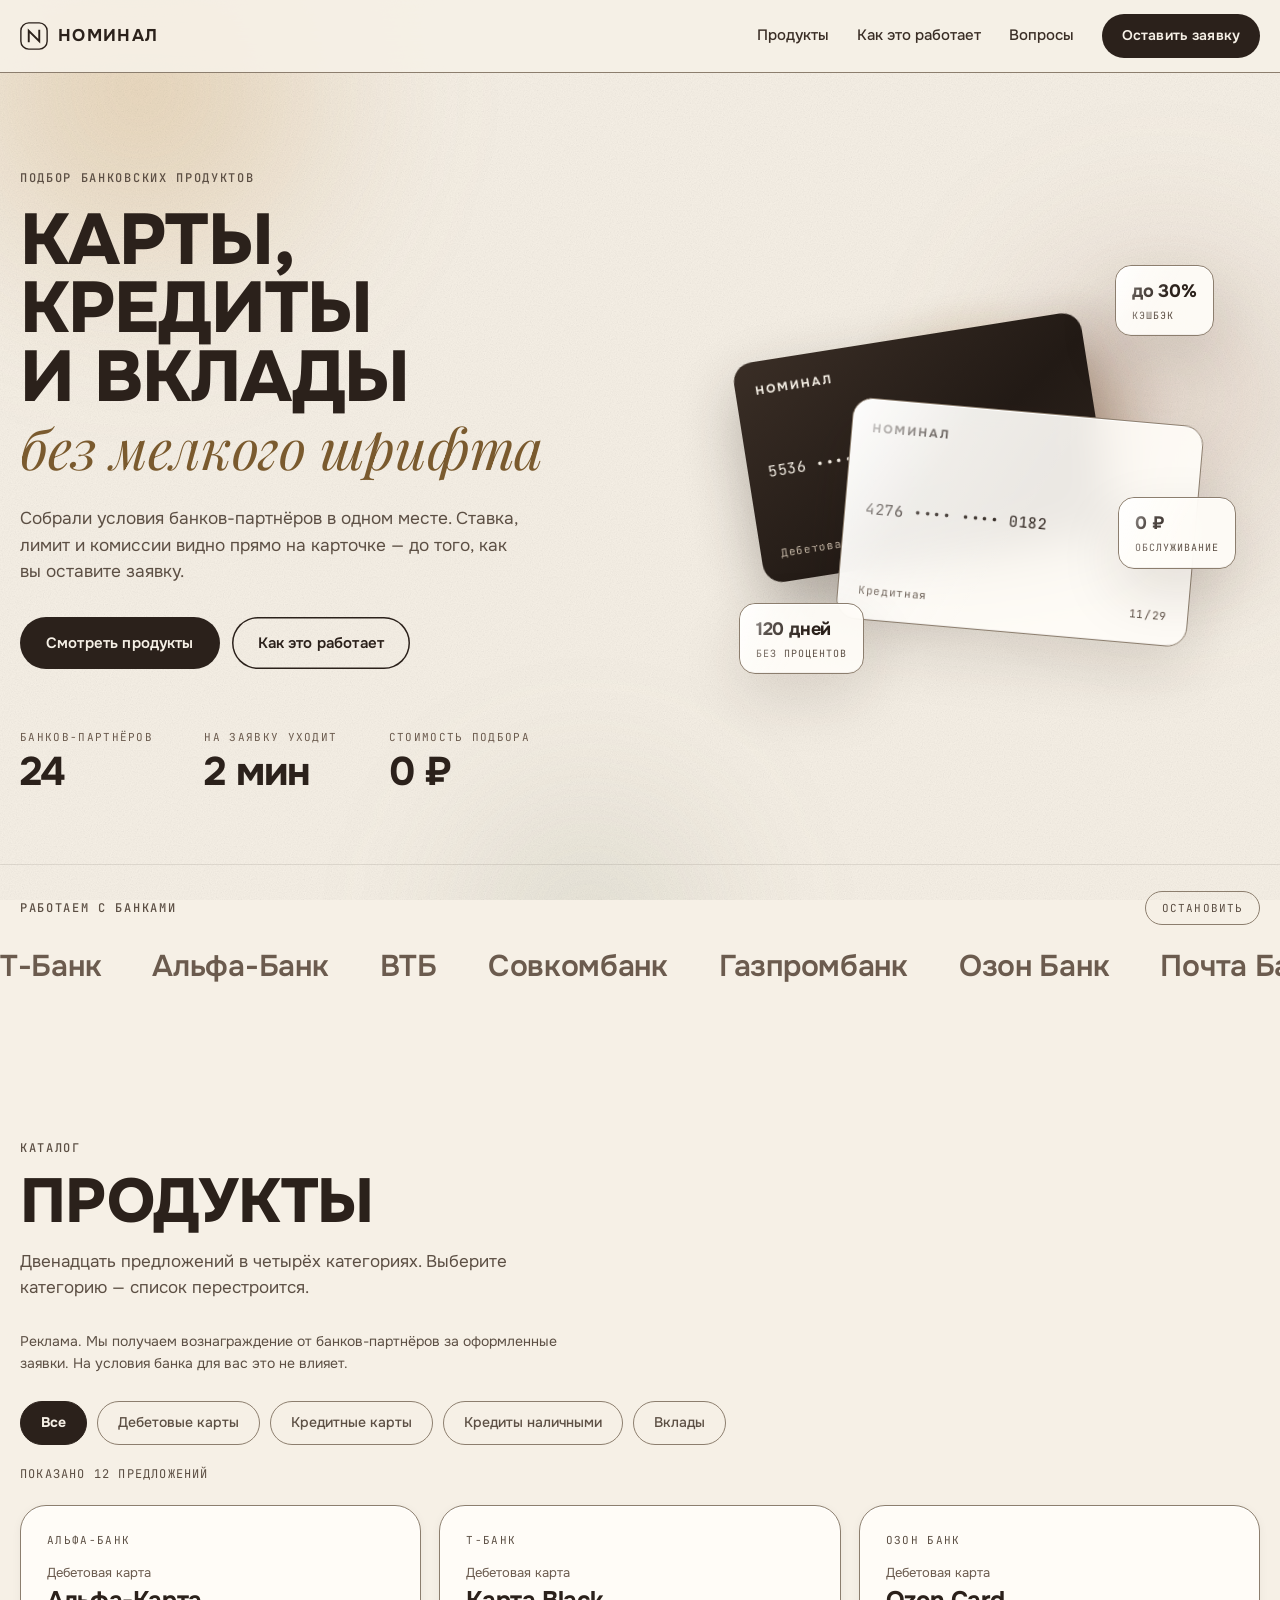
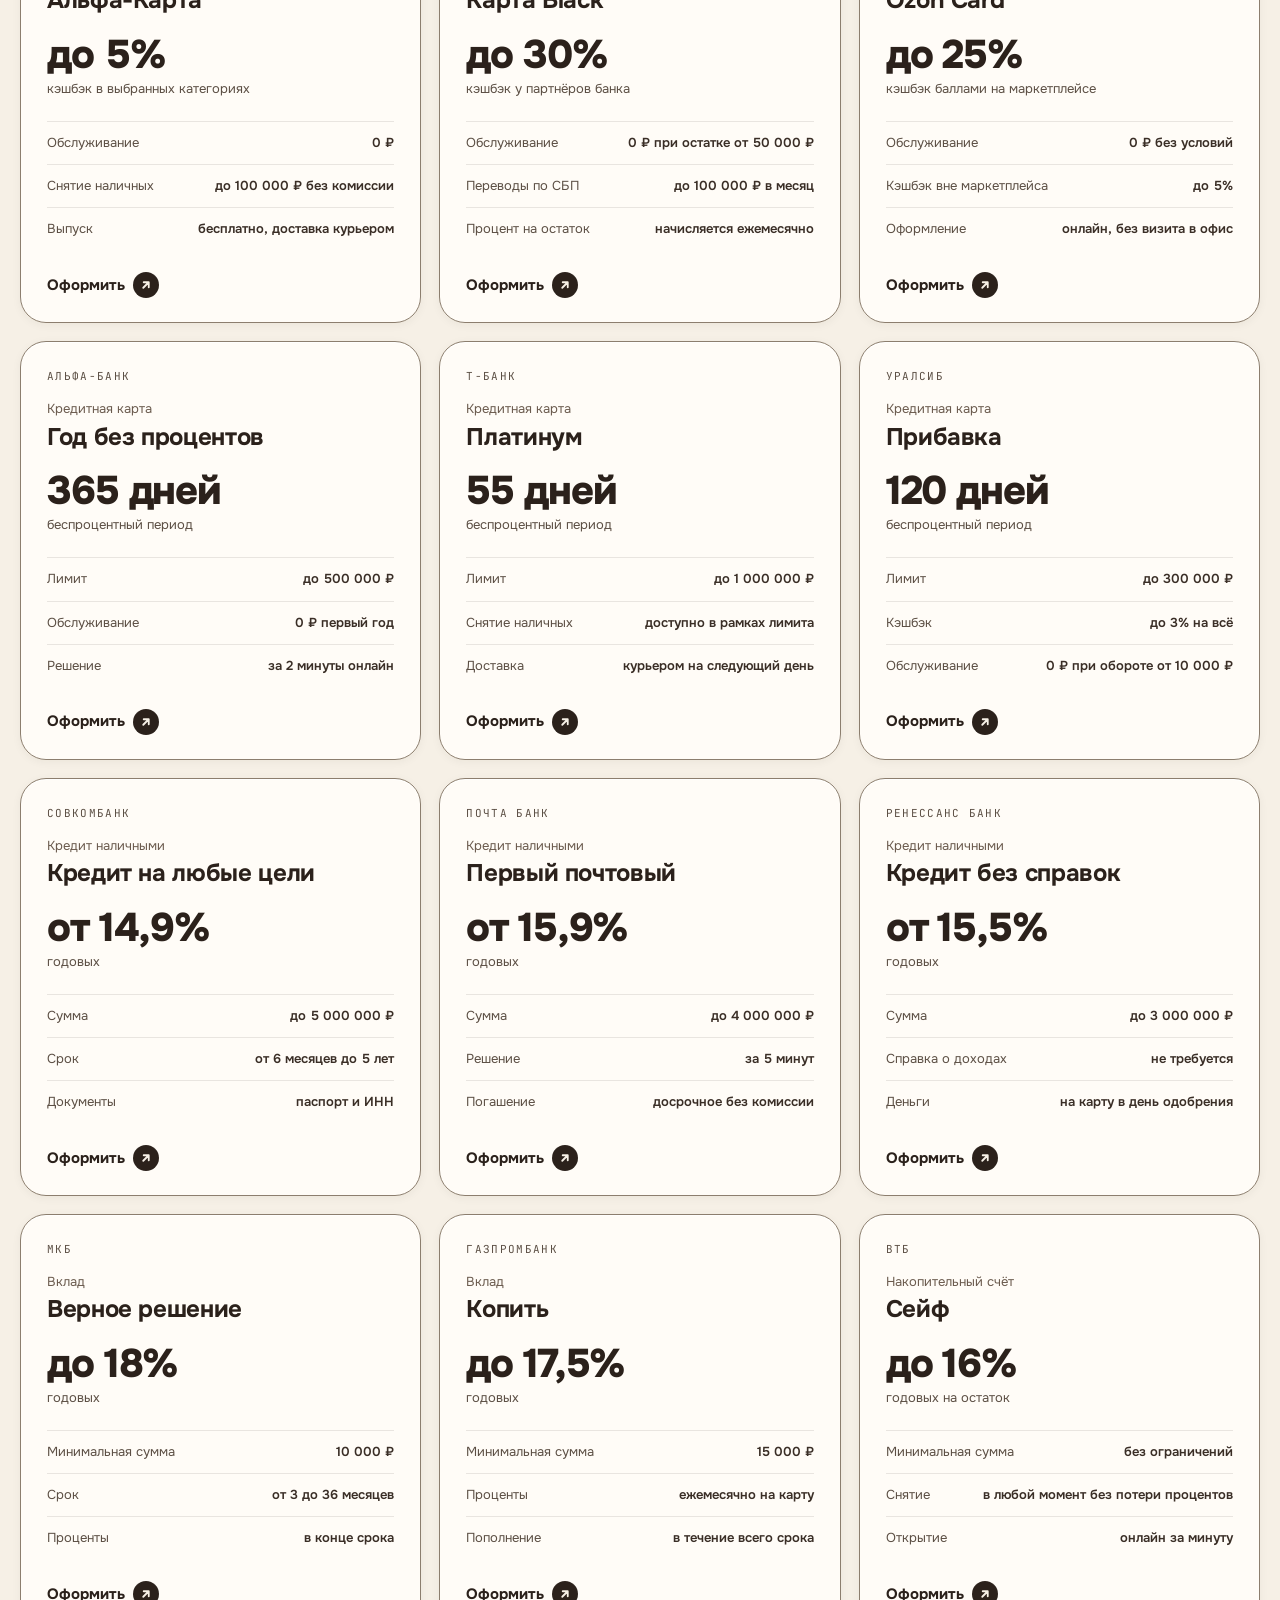
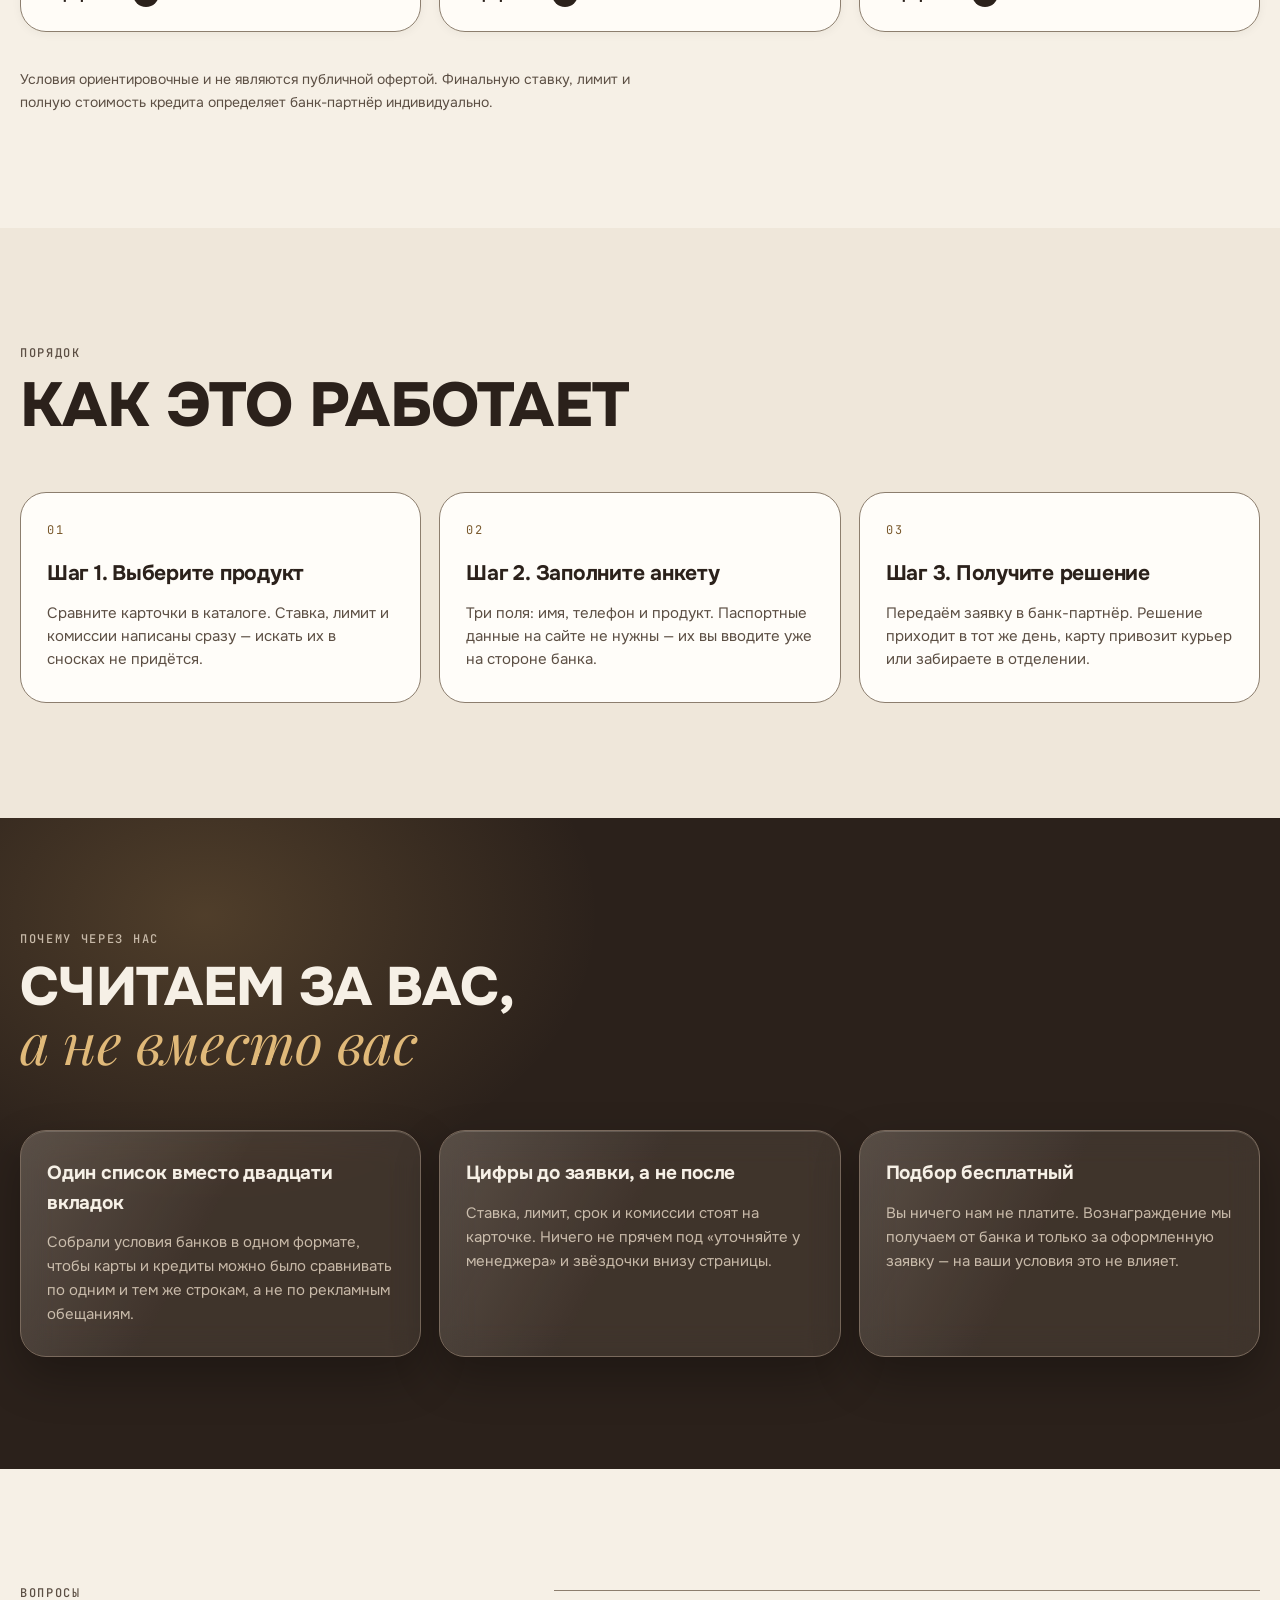
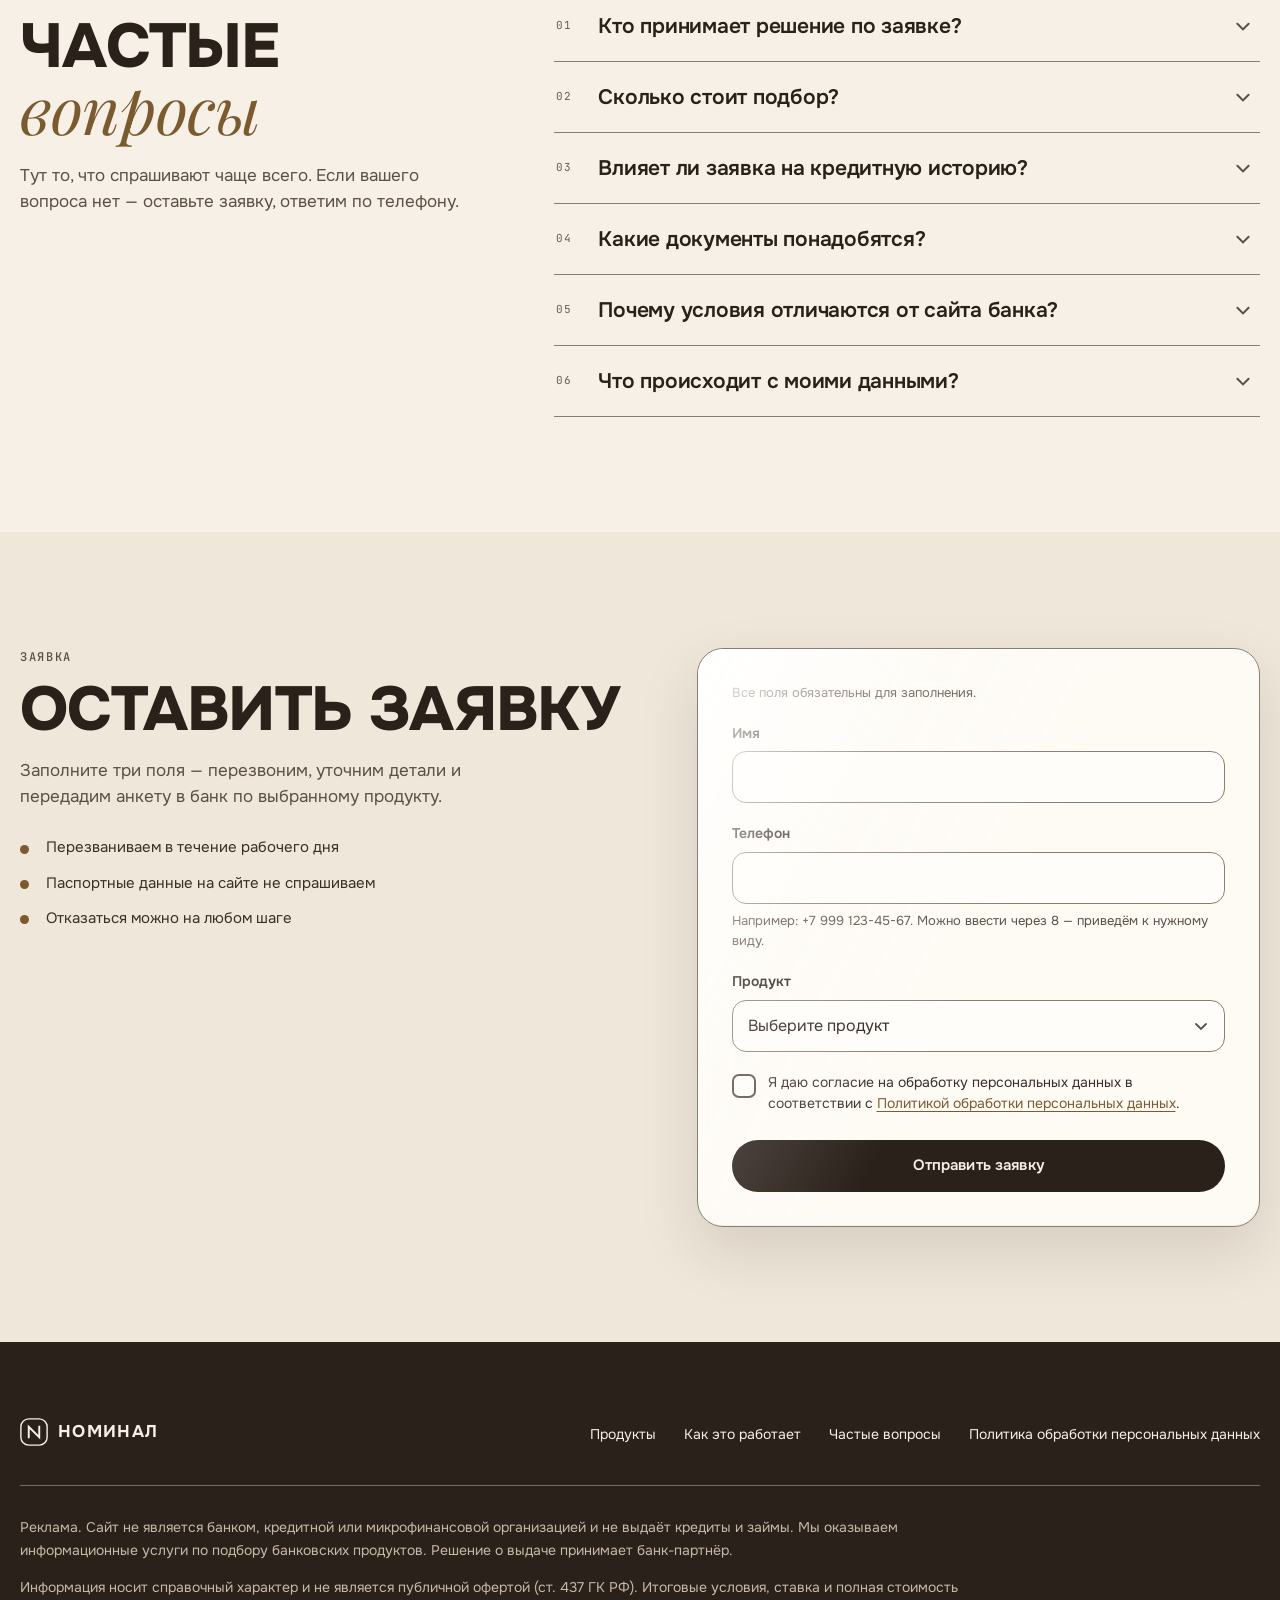
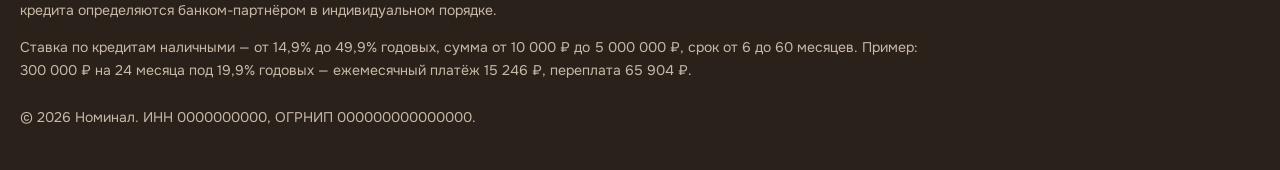
==== index.html @ 2986b2cc "Оживил визуал: тёплый световой фон с зерном, настоящее стекло, курсивная антиква в заголовках - фикс" ====
<!DOCTYPE html>
<html lang="ru">
<head>
<meta charset="utf-8">
<meta name="viewport" content="width=device-width, initial-scale=1, viewport-fit=cover">
<title>Карты, кредиты и вклады — подбор банковских продуктов | НОМИНАЛ</title>
<meta name="description" content="Подбор банковских продуктов: дебетовые и кредитные карты, кредиты наличными и вклады банков-партнёров. Ставка, лимит и комиссии видно сразу — до заявки.">
<meta name="theme-color" content="#F6F0E6">
<meta property="og:type" content="website">
<meta property="og:title" content="НОМИНАЛ — карты, кредиты и вклады без мелкого шрифта">
<meta property="og:description" content="Условия банков-партнёров в одном месте. Ставка, лимит и комиссии — на карточке, до того как вы оставите заявку.">
<link rel="icon" href="favicon.svg" type="image/svg+xml">
<link rel="preconnect" href="https://fonts.googleapis.com">
<link rel="preconnect" href="https://fonts.gstatic.com" crossorigin>
<link href="https://fonts.googleapis.com/css2?family=Onest:wght@400;500;600;700;800&family=JetBrains+Mono:wght@400;500&family=Playfair+Display:ital,wght@1,400;1,500&display=swap" rel="stylesheet">
<link rel="stylesheet" href="css/style.css">
<script>document.documentElement.classList.add('js');</script>
</head>
<body>

<!-- живой фон: тёплые световые пятна + зерно. Чисто декоративный слой. -->
<div class="ambient" aria-hidden="true">
  <span class="ambient__b ambient__b--1"></span>
  <span class="ambient__b ambient__b--2"></span>
  <span class="ambient__b ambient__b--3"></span>
</div>
<div class="grain" aria-hidden="true"></div>

<a class="skip-link" href="#main">Перейти к основному содержанию</a>

<header class="hdr" id="top" tabindex="-1">
  <div class="hdr__in shell">
    <a class="brand" href="#top">
      <svg class="brand__mark" viewBox="0 0 32 32" aria-hidden="true" focusable="false">
        <rect x="1" y="1" width="30" height="30" rx="9" fill="none" stroke="currentColor" stroke-width="1.6"/>
        <path d="M10 22V10l12 12V10" fill="none" stroke="currentColor" stroke-width="2.2" stroke-linecap="square"/>
      </svg>
      <span class="brand__word">Номинал</span>
    </a>

    <nav class="nav" aria-label="Разделы сайта">
      <ul class="nav__list">
        <li><a href="#products">Продукты</a></li>
        <li><a href="#how">Как это работает</a></li>
        <li><a href="#faq">Вопросы</a></li>
      </ul>
    </nav>

    <a class="btn btn--ink hdr__cta" href="#apply">Оставить заявку</a>

    <button class="burger" type="button" aria-label="Меню" aria-expanded="false" aria-controls="m-nav">
      <span class="burger__box" aria-hidden="true"><i></i><i></i></span>
    </button>
  </div>

  <div class="mnav" id="m-nav" inert>
    <ul class="mnav__list">
      <li><a href="#products">Продукты</a></li>
      <li><a href="#how">Как это работает</a></li>
      <li><a href="#faq">Вопросы</a></li>
      <li><a href="#apply">Оставить заявку</a></li>
    </ul>
  </div>
</header>

<main id="main" tabindex="-1">

  <!-- ═══════════════ HERO ═══════════════ -->
  <div class="hero">
    <div class="shell hero__grid">
      <div class="hero__copy">
        <p class="kicker reveal">Подбор банковских продуктов</p>
        <h1 class="display hero__title reveal">Карты, кредиты и вклады<br> <em class="ital">без мелкого шрифта</em></h1>
        <p class="hero__lead reveal">Собрали условия банков-партнёров в одном месте. Ставка, лимит и комиссии
          видно прямо на карточке — до того, как вы оставите заявку.</p>
        <div class="hero__acts reveal">
          <a class="btn btn--ink" href="#products">Смотреть продукты</a>
          <a class="btn btn--ghost" href="#how">Как это работает</a>
        </div>

        <dl class="stats reveal">
          <div class="stats__i"><dt>Банков-партнёров</dt><dd>24</dd></div>
          <div class="stats__i"><dt>На заявку уходит</dt><dd>2&nbsp;мин</dd></div>
          <div class="stats__i"><dt>Стоимость подбора</dt><dd>0&nbsp;₽</dd></div>
        </dl>
      </div>

      <!-- Декоративная сцена: стопка карт. Скрыта от скринридеров. -->
      <div class="hero__art reveal" aria-hidden="true">
        <div class="scene">
          <span class="scene__glow"></span>
          <div class="pcard pcard--back" data-depth="14">
            <span class="pcard__brand">Номинал</span>
            <span class="pcard__num">5536 •••• •••• 4417</span>
            <span class="pcard__foot"><i>Дебетовая</i><i>09/30</i></span>
          </div>
          <div class="pcard pcard--front glass" data-depth="30">
            <span class="pcard__brand">Номинал</span>
            <span class="pcard__num">4276 •••• •••• 0182</span>
            <span class="pcard__foot"><i>Кредитная</i><i>11/29</i></span>
          </div>
          <div class="chip glass chip--a" data-depth="52"><b>до 30%</b><span>кэшбэк</span></div>
          <div class="chip glass chip--b" data-depth="44"><b>120 дней</b><span>без процентов</span></div>
          <div class="chip glass chip--c" data-depth="60"><b>0 ₽</b><span>обслуживание</span></div>
        </div>
      </div>
    </div>
  </div>

  <!-- ═══════════════ ПАРТНЁРЫ ═══════════════ -->
  <div class="strip">
    <div class="shell strip__head">
      <p class="kicker">Работаем с банками</p>
      <button class="strip__pause" type="button" aria-pressed="false">Остановить</button>
    </div>
    <div class="strip__view" id="strip">
      <ul class="strip__row">
        <li>Т-Банк</li><li>Альфа-Банк</li><li>ВТБ</li><li>Совкомбанк</li><li>Газпромбанк</li>
        <li>Озон Банк</li><li>Почта Банк</li><li>Ренессанс</li><li>МТС Банк</li><li>Уралсиб</li>
        <li>МКБ</li><li>Хоум Банк</li>
      </ul>
      <ul class="strip__row" aria-hidden="true" inert>
        <li>Т-Банк</li><li>Альфа-Банк</li><li>ВТБ</li><li>Совкомбанк</li><li>Газпромбанк</li>
        <li>Озон Банк</li><li>Почта Банк</li><li>Ренессанс</li><li>МТС Банк</li><li>Уралсиб</li>
        <li>МКБ</li><li>Хоум Банк</li>
      </ul>
    </div>
  </div>

  <!-- ═══════════════ ПРОДУКТЫ ═══════════════ -->
  <section class="sec" id="products" tabindex="-1" aria-labelledby="products-t">
    <div class="shell">
      <div class="sec__head reveal">
        <p class="kicker">Каталог</p>
        <h2 class="display sec__title" id="products-t">Продукты</h2>
        <p class="sec__lead">Двенадцать предложений в четырёх категориях. Выберите категорию — список перестроится.</p>
      </div>

      <p class="ad-note reveal">Реклама. Мы получаем вознаграждение от банков-партнёров за оформленные заявки.
        На условия банка для вас это не влияет.</p>

      <div class="filters reveal" role="group" aria-label="Фильтр по типу продукта">
        <button class="chipbtn" type="button" data-filter="all" aria-pressed="true">Все</button>
        <button class="chipbtn" type="button" data-filter="debit" aria-pressed="false">Дебетовые карты</button>
        <button class="chipbtn" type="button" data-filter="credit" aria-pressed="false">Кредитные карты</button>
        <button class="chipbtn" type="button" data-filter="loan" aria-pressed="false">Кредиты наличными</button>
        <button class="chipbtn" type="button" data-filter="deposit" aria-pressed="false">Вклады</button>
      </div>

      <p class="fstatus" id="fstatus" role="status" aria-live="polite" aria-atomic="true">Показано 12 предложений</p>

      <!--
        ╔══════════════════════════════════════════════════════════════════╗
        ║  СЮДА ВСТАВЛЯТЬ СВОИ ПАРТНЁРСКИЕ ССЫЛКИ                          ║
        ║  В каждой карточке — атрибут href у ссылки «Оформить».            ║
        ║  Сейчас там href="#apply" (ведёт на форму заявки).                 ║
        ║  Меняете на https://ссылка-партнёрки/... и добавляете              ║
        ║  target="_blank" rel="noopener sponsored nofollow".                ║
        ║  Цифры (ставки, лимиты, кэшбэк) — ориентировочные, поставьте свои. ║
        ╚══════════════════════════════════════════════════════════════════╝
      -->
      <ul class="cards" id="cards" role="list">

        <!-- ДЕБЕТОВЫЕ -->
        <li class="card reveal" data-cat="debit">
          <p class="card__bank">Альфа-Банк</p>
          <p class="card__tag">Дебетовая карта</p>
          <h3 class="card__title" id="p1-t">Альфа-Карта</h3>
          <p class="card__hero"><b>до 5%</b><span>кэшбэк в выбранных категориях</span></p>
          <dl class="card__spec">
            <div><dt>Обслуживание</dt><dd>0 ₽</dd></div>
            <div><dt>Снятие наличных</dt><dd>до 100 000 ₽ без комиссии</dd></div>
            <div><dt>Выпуск</dt><dd>бесплатно, доставка курьером</dd></div>
          </dl>
          <a class="card__cta" id="p1-c" href="#apply" aria-labelledby="p1-c p1-t">Оформить</a>
        </li>

        <li class="card reveal" data-cat="debit">
          <p class="card__bank">Т-Банк</p>
          <p class="card__tag">Дебетовая карта</p>
          <h3 class="card__title" id="p2-t">Карта Black</h3>
          <p class="card__hero"><b>до 30%</b><span>кэшбэк у партнёров банка</span></p>
          <dl class="card__spec">
            <div><dt>Обслуживание</dt><dd>0 ₽ при остатке от 50 000 ₽</dd></div>
            <div><dt>Переводы по СБП</dt><dd>до 100 000 ₽ в месяц</dd></div>
            <div><dt>Процент на остаток</dt><dd>начисляется ежемесячно</dd></div>
          </dl>
          <a class="card__cta" id="p2-c" href="#apply" aria-labelledby="p2-c p2-t">Оформить</a>
        </li>

        <li class="card reveal" data-cat="debit">
          <p class="card__bank">Озон Банк</p>
          <p class="card__tag">Дебетовая карта</p>
          <h3 class="card__title" id="p3-t">Ozon Card</h3>
          <p class="card__hero"><b>до 25%</b><span>кэшбэк баллами на маркетплейсе</span></p>
          <dl class="card__spec">
            <div><dt>Обслуживание</dt><dd>0 ₽ без условий</dd></div>
            <div><dt>Кэшбэк вне маркетплейса</dt><dd>до 5%</dd></div>
            <div><dt>Оформление</dt><dd>онлайн, без визита в офис</dd></div>
          </dl>
          <a class="card__cta" id="p3-c" href="#apply" aria-labelledby="p3-c p3-t">Оформить</a>
        </li>

        <!-- КРЕДИТНЫЕ -->
        <li class="card reveal" data-cat="credit">
          <p class="card__bank">Альфа-Банк</p>
          <p class="card__tag">Кредитная карта</p>
          <h3 class="card__title" id="p4-t">Год без процентов</h3>
          <p class="card__hero"><b>365 дней</b><span>беспроцентный период</span></p>
          <dl class="card__spec">
            <div><dt>Лимит</dt><dd>до 500 000 ₽</dd></div>
            <div><dt>Обслуживание</dt><dd>0 ₽ первый год</dd></div>
            <div><dt>Решение</dt><dd>за 2 минуты онлайн</dd></div>
          </dl>
          <a class="card__cta" id="p4-c" href="#apply" aria-labelledby="p4-c p4-t">Оформить</a>
        </li>

        <li class="card reveal" data-cat="credit">
          <p class="card__bank">Т-Банк</p>
          <p class="card__tag">Кредитная карта</p>
          <h3 class="card__title" id="p5-t">Платинум</h3>
          <p class="card__hero"><b>55 дней</b><span>беспроцентный период</span></p>
          <dl class="card__spec">
            <div><dt>Лимит</dt><dd>до 1 000 000 ₽</dd></div>
            <div><dt>Снятие наличных</dt><dd>доступно в рамках лимита</dd></div>
            <div><dt>Доставка</dt><dd>курьером на следующий день</dd></div>
          </dl>
          <a class="card__cta" id="p5-c" href="#apply" aria-labelledby="p5-c p5-t">Оформить</a>
        </li>

        <li class="card reveal" data-cat="credit">
          <p class="card__bank">Уралсиб</p>
          <p class="card__tag">Кредитная карта</p>
          <h3 class="card__title" id="p6-t">Прибавка</h3>
          <p class="card__hero"><b>120 дней</b><span>беспроцентный период</span></p>
          <dl class="card__spec">
            <div><dt>Лимит</dt><dd>до 300 000 ₽</dd></div>
            <div><dt>Кэшбэк</dt><dd>до 3% на всё</dd></div>
            <div><dt>Обслуживание</dt><dd>0 ₽ при обороте от 10 000 ₽</dd></div>
          </dl>
          <a class="card__cta" id="p6-c" href="#apply" aria-labelledby="p6-c p6-t">Оформить</a>
        </li>

        <!-- КРЕДИТЫ -->
        <li class="card reveal" data-cat="loan">
          <p class="card__bank">Совкомбанк</p>
          <p class="card__tag">Кредит наличными</p>
          <h3 class="card__title" id="p7-t">Кредит на любые цели</h3>
          <p class="card__hero"><b>от 14,9%</b><span>годовых</span></p>
          <dl class="card__spec">
            <div><dt>Сумма</dt><dd>до 5 000 000 ₽</dd></div>
            <div><dt>Срок</dt><dd>от 6 месяцев до 5 лет</dd></div>
            <div><dt>Документы</dt><dd>паспорт и ИНН</dd></div>
          </dl>
          <a class="card__cta" id="p7-c" href="#apply" aria-labelledby="p7-c p7-t">Оформить</a>
        </li>

        <li class="card reveal" data-cat="loan">
          <p class="card__bank">Почта Банк</p>
          <p class="card__tag">Кредит наличными</p>
          <h3 class="card__title" id="p8-t">Первый почтовый</h3>
          <p class="card__hero"><b>от 15,9%</b><span>годовых</span></p>
          <dl class="card__spec">
            <div><dt>Сумма</dt><dd>до 4 000 000 ₽</dd></div>
            <div><dt>Решение</dt><dd>за 5 минут</dd></div>
            <div><dt>Погашение</dt><dd>досрочное без комиссии</dd></div>
          </dl>
          <a class="card__cta" id="p8-c" href="#apply" aria-labelledby="p8-c p8-t">Оформить</a>
        </li>

        <li class="card reveal" data-cat="loan">
          <p class="card__bank">Ренессанс Банк</p>
          <p class="card__tag">Кредит наличными</p>
          <h3 class="card__title" id="p9-t">Кредит без справок</h3>
          <p class="card__hero"><b>от 15,5%</b><span>годовых</span></p>
          <dl class="card__spec">
            <div><dt>Сумма</dt><dd>до 3 000 000 ₽</dd></div>
            <div><dt>Справка о доходах</dt><dd>не требуется</dd></div>
            <div><dt>Деньги</dt><dd>на карту в день одобрения</dd></div>
          </dl>
          <a class="card__cta" id="p9-c" href="#apply" aria-labelledby="p9-c p9-t">Оформить</a>
        </li>

        <!-- ВКЛАДЫ -->
        <li class="card reveal" data-cat="deposit">
          <p class="card__bank">МКБ</p>
          <p class="card__tag">Вклад</p>
          <h3 class="card__title" id="p10-t">Верное решение</h3>
          <p class="card__hero"><b>до 18%</b><span>годовых</span></p>
          <dl class="card__spec">
            <div><dt>Минимальная сумма</dt><dd>10 000 ₽</dd></div>
            <div><dt>Срок</dt><dd>от 3 до 36 месяцев</dd></div>
            <div><dt>Проценты</dt><dd>в конце срока</dd></div>
          </dl>
          <a class="card__cta" id="p10-c" href="#apply" aria-labelledby="p10-c p10-t">Оформить</a>
        </li>

        <li class="card reveal" data-cat="deposit">
          <p class="card__bank">Газпромбанк</p>
          <p class="card__tag">Вклад</p>
          <h3 class="card__title" id="p11-t">Копить</h3>
          <p class="card__hero"><b>до 17,5%</b><span>годовых</span></p>
          <dl class="card__spec">
            <div><dt>Минимальная сумма</dt><dd>15 000 ₽</dd></div>
            <div><dt>Проценты</dt><dd>ежемесячно на карту</dd></div>
            <div><dt>Пополнение</dt><dd>в течение всего срока</dd></div>
          </dl>
          <a class="card__cta" id="p11-c" href="#apply" aria-labelledby="p11-c p11-t">Оформить</a>
        </li>

        <li class="card reveal" data-cat="deposit">
          <p class="card__bank">ВТБ</p>
          <p class="card__tag">Накопительный счёт</p>
          <h3 class="card__title" id="p12-t">Сейф</h3>
          <p class="card__hero"><b>до 16%</b><span>годовых на остаток</span></p>
          <dl class="card__spec">
            <div><dt>Минимальная сумма</dt><dd>без ограничений</dd></div>
            <div><dt>Снятие</dt><dd>в любой момент без потери процентов</dd></div>
            <div><dt>Открытие</dt><dd>онлайн за минуту</dd></div>
          </dl>
          <a class="card__cta" id="p12-c" href="#apply" aria-labelledby="p12-c p12-t">Оформить</a>
        </li>
      </ul>

      <p class="cards__empty" id="cards-empty" hidden>В этой категории пока нет предложений.
        Выберите другую или посмотрите все.</p>

      <p class="fineprint reveal">Условия ориентировочные и не являются публичной офертой. Финальную ставку,
        лимит и полную стоимость кредита определяет банк-партнёр индивидуально.</p>
    </div>
  </section>

  <!-- ═══════════════ КАК ЭТО РАБОТАЕТ ═══════════════ -->
  <section class="sec sec--sand" id="how" tabindex="-1">
    <div class="shell">
      <div class="sec__head reveal">
        <p class="kicker">Порядок</p>
        <h2 class="display sec__title">Как это работает</h2>
      </div>

      <ol class="steps">
        <li class="step reveal">
          <p class="step__n">01</p>
          <h3 class="step__t">Шаг 1. Выберите продукт</h3>
          <p class="step__d">Сравните карточки в каталоге. Ставка, лимит и комиссии написаны сразу —
            искать их в сносках не придётся.</p>
        </li>
        <li class="step reveal">
          <p class="step__n">02</p>
          <h3 class="step__t">Шаг 2. Заполните анкету</h3>
          <p class="step__d">Три поля: имя, телефон и продукт. Паспортные данные на сайте не нужны —
            их вы вводите уже на стороне банка.</p>
        </li>
        <li class="step reveal">
          <p class="step__n">03</p>
          <h3 class="step__t">Шаг 3. Получите решение</h3>
          <p class="step__d">Передаём заявку в банк-партнёр. Решение приходит в тот же день,
            карту привозит курьер или забираете в отделении.</p>
        </li>
      </ol>
    </div>
  </section>

  <!-- ═══════════════ ТЁМНАЯ ПОЛОСА ═══════════════ -->
  <section class="band">
    <span class="band__spot" aria-hidden="true"></span>
    <div class="shell">
      <div class="band__head reveal">
        <p class="kicker kicker--on">Почему через нас</p>
        <h2 class="display band__title" id="band-t">Считаем за вас, <em class="ital">а не вместо вас</em></h2>
      </div>
      <ul class="tiles" role="list">
        <li class="tile glass-d reveal">
          <h3>Один список вместо двадцати вкладок</h3>
          <p>Собрали условия банков в одном формате, чтобы карты и кредиты можно было сравнивать
            по одним и тем же строкам, а не по рекламным обещаниям.</p>
        </li>
        <li class="tile glass-d reveal">
          <h3>Цифры до заявки, а не после</h3>
          <p>Ставка, лимит, срок и комиссии стоят на карточке. Ничего не прячем под «уточняйте
            у менеджера» и звёздочки внизу страницы.</p>
        </li>
        <li class="tile glass-d reveal">
          <h3>Подбор бесплатный</h3>
          <p>Вы ничего нам не платите. Вознаграждение мы получаем от банка и только за оформленную
            заявку — на ваши условия это не влияет.</p>
        </li>
      </ul>
    </div>
  </section>

  <!-- ═══════════════ FAQ ═══════════════ -->
  <section class="sec" id="faq" tabindex="-1" aria-labelledby="faq-t">
    <div class="shell faq-grid">
      <div class="sec__head reveal faq-aside">
        <p class="kicker">Вопросы</p>
        <h2 class="display sec__title" id="faq-t">Частые <em class="ital">вопросы</em></h2>
        <p class="sec__lead">Тут то, что спрашивают чаще всего. Если вашего вопроса нет —
          оставьте заявку, ответим по телефону.</p>
      </div>

      <div class="faq">
        <div class="faq__i reveal">
          <h3 class="faq__h"><button class="faq__b" type="button" id="q1b" aria-expanded="false" aria-controls="q1p">
            <span>Кто принимает решение по заявке?</span>
            <svg class="faq__chev" viewBox="0 0 16 16" aria-hidden="true" focusable="false"><path d="M3 6l5 5 5-5" fill="none" stroke="currentColor" stroke-width="1.8" stroke-linecap="round"/></svg>
          </button></h3>
          <div class="faq__p" id="q1p" hidden><div class="faq__in">
            <p>Только банк. Мы передаём анкету и не влияем на итоговую ставку, лимит и одобрение.
              Если банк отказал, можно отправить заявку в другой из списка.</p>
          </div></div>
        </div>

        <div class="faq__i reveal">
          <h3 class="faq__h"><button class="faq__b" type="button" id="q2b" aria-expanded="false" aria-controls="q2p">
            <span>Сколько стоит подбор?</span>
            <svg class="faq__chev" viewBox="0 0 16 16" aria-hidden="true" focusable="false"><path d="M3 6l5 5 5-5" fill="none" stroke="currentColor" stroke-width="1.8" stroke-linecap="round"/></svg>
          </button></h3>
          <div class="faq__p" id="q2p" hidden><div class="faq__in">
            <p>Для вас — нисколько. Мы работаем по партнёрским программам банков и получаем
              вознаграждение от них за оформленную заявку. Комиссию с клиента мы не берём никогда.</p>
          </div></div>
        </div>

        <div class="faq__i reveal">
          <h3 class="faq__h"><button class="faq__b" type="button" id="q3b" aria-expanded="false" aria-controls="q3p">
            <span>Влияет ли заявка на кредитную историю?</span>
            <svg class="faq__chev" viewBox="0 0 16 16" aria-hidden="true" focusable="false"><path d="M3 6l5 5 5-5" fill="none" stroke="currentColor" stroke-width="1.8" stroke-linecap="round"/></svg>
          </button></h3>
          <div class="faq__p" id="q3p" hidden><div class="faq__in">
            <p>Заполнение анкеты на сайте — нет: мы не делаем запросов в бюро кредитных историй.
              Запрос появляется позже, когда вы подтверждаете заявку уже в банке. Поэтому лучше
              выбрать один-два подходящих продукта, а не отправлять анкету во все подряд.</p>
          </div></div>
        </div>

        <div class="faq__i reveal">
          <h3 class="faq__h"><button class="faq__b" type="button" id="q4b" aria-expanded="false" aria-controls="q4p">
            <span>Какие документы понадобятся?</span>
            <svg class="faq__chev" viewBox="0 0 16 16" aria-hidden="true" focusable="false"><path d="M3 6l5 5 5-5" fill="none" stroke="currentColor" stroke-width="1.8" stroke-linecap="round"/></svg>
          </button></h3>
          <div class="faq__p" id="q4p" hidden><div class="faq__in">
            <p>Для карт и вкладов — паспорт. Для кредита наличными банк может дополнительно
              попросить ИНН или подтверждение дохода, но у части предложений в каталоге
              справка не нужна — это указано в карточке.</p>
          </div></div>
        </div>

        <div class="faq__i reveal">
          <h3 class="faq__h"><button class="faq__b" type="button" id="q5b" aria-expanded="false" aria-controls="q5p">
            <span>Почему условия отличаются от сайта банка?</span>
            <svg class="faq__chev" viewBox="0 0 16 16" aria-hidden="true" focusable="false"><path d="M3 6l5 5 5-5" fill="none" stroke="currentColor" stroke-width="1.8" stroke-linecap="round"/></svg>
          </button></h3>
          <div class="faq__p" id="q5p" hidden><div class="faq__in">
            <p>Банки меняют тарифы чаще, чем обновляются витрины. В карточках указаны базовые
              условия на момент публикации, а финальные вы увидите в договоре. Если заметили
              расхождение — напишите нам, поправим.</p>
          </div></div>
        </div>

        <div class="faq__i reveal">
          <h3 class="faq__h"><button class="faq__b" type="button" id="q6b" aria-expanded="false" aria-controls="q6p">
            <span>Что происходит с моими данными?</span>
            <svg class="faq__chev" viewBox="0 0 16 16" aria-hidden="true" focusable="false"><path d="M3 6l5 5 5-5" fill="none" stroke="currentColor" stroke-width="1.8" stroke-linecap="round"/></svg>
          </button></h3>
          <div class="faq__p" id="q6p" hidden><div class="faq__in">
            <p>Имя и телефон уходят в банк-партнёр, к которому относится выбранный продукт.
              Мы не продаём базу третьим лицам и не подключаем вас к рассылкам.
              Подробности — в <a href="privacy.html">Политике обработки персональных данных</a>.</p>
          </div></div>
        </div>
      </div>
    </div>
  </section>

  <!-- ═══════════════ ЗАЯВКА ═══════════════ -->
  <section class="sec sec--sand" id="apply" tabindex="-1" aria-labelledby="apply-t">
    <div class="shell apply">
      <div class="apply__copy reveal">
        <p class="kicker">Заявка</p>
        <h2 class="display sec__title" id="apply-t">Оставить заявку</h2>
        <p class="apply__lead">Заполните три поля — перезвоним, уточним детали и передадим анкету
          в банк по выбранному продукту.</p>
        <ul class="apply__pts" role="list">
          <li>Перезваниваем в течение рабочего дня</li>
          <li>Паспортные данные на сайте не спрашиваем</li>
          <li>Отказаться можно на любом шаге</li>
        </ul>
      </div>

      <div class="apply__box glass reveal">
        <form class="form" id="lead" novalidate>
          <p class="form__note">Все поля обязательны для заполнения.</p>

          <div class="fld">
            <label for="f-name">Имя</label>
            <input id="f-name" name="name" type="text" autocomplete="name" required aria-describedby="f-name-e">
            <p class="fld__e" id="f-name-e"></p>
          </div>

          <div class="fld">
            <label for="f-phone">Телефон</label>
            <input id="f-phone" name="phone" type="tel" inputmode="tel" autocomplete="tel" required
                   aria-describedby="f-phone-h f-phone-e">
            <p class="fld__h" id="f-phone-h">Например: +7 999 123-45-67. Можно ввести через 8 — приведём к нужному виду.</p>
            <p class="fld__e" id="f-phone-e"></p>
          </div>

          <div class="fld">
            <label for="f-product">Продукт</label>
            <select id="f-product" name="product" required aria-describedby="f-product-e">
              <option value="" disabled selected>Выберите продукт</option>
              <option value="debit">Дебетовая карта</option>
              <option value="credit">Кредитная карта</option>
              <option value="loan">Кредит наличными</option>
              <option value="deposit">Вклад или накопительный счёт</option>
            </select>
            <p class="fld__e" id="f-product-e"></p>
          </div>

          <div class="fld fld--chk">
            <input id="f-consent" name="consent" type="checkbox" required aria-describedby="f-consent-e">
            <label for="f-consent">Я даю согласие на обработку персональных данных в соответствии
              с <a href="privacy.html">Политикой обработки персональных данных</a>.</label>
            <p class="fld__e" id="f-consent-e"></p>
          </div>

          <!-- ловушка для ботов, людям не видна и не доступна -->
          <div class="hp" aria-hidden="true"><label for="f-site">Сайт</label>
            <input id="f-site" name="site" type="text" tabindex="-1" autocomplete="off"></div>

          <button class="btn btn--ink btn--wide" type="submit">Отправить заявку</button>

          <p class="form__st" id="f-status" role="status" aria-live="polite" aria-atomic="true"></p>
          <p class="form__err" id="f-error" role="alert" aria-atomic="true"></p>
        </form>
      </div>
    </div>
  </section>

</main>

<footer class="foot">
  <div class="shell">
    <h2 class="vh">Правовая информация</h2>

    <div class="foot__top">
      <a class="brand brand--foot" href="#top">
        <svg class="brand__mark" viewBox="0 0 32 32" aria-hidden="true" focusable="false">
          <rect x="1" y="1" width="30" height="30" rx="9" fill="none" stroke="currentColor" stroke-width="1.6"/>
          <path d="M10 22V10l12 12V10" fill="none" stroke="currentColor" stroke-width="2.2" stroke-linecap="square"/>
        </svg>
        <span class="brand__word">Номинал</span>
      </a>
      <nav class="foot__nav" aria-label="Дополнительные ссылки">
        <ul>
          <li><a href="#products">Продукты</a></li>
          <li><a href="#how">Как это работает</a></li>
          <li><a href="#faq">Частые вопросы</a></li>
          <li><a href="privacy.html">Политика обработки персональных данных</a></li>
        </ul>
      </nav>
    </div>

    <div class="foot__legal">
      <p>Реклама. Сайт не является банком, кредитной или микрофинансовой организацией и не выдаёт
        кредиты и займы. Мы оказываем информационные услуги по подбору банковских продуктов.
        Решение о выдаче принимает банк-партнёр.</p>
      <p>Информация носит справочный характер и не является публичной офертой (ст. 437 ГК РФ).
        Итоговые условия, ставка и полная стоимость кредита определяются банком-партнёром
        в индивидуальном порядке.</p>
      <p>Ставка по кредитам наличными — от 14,9% до 49,9% годовых, сумма от 10 000 ₽ до 5 000 000 ₽,
        срок от 6 до 60 месяцев. Пример: 300 000 ₽ на 24 месяца под 19,9% годовых — ежемесячный
        платёж 15 246 ₽, переплата 65 904 ₽.</p>
      <!-- Реквизиты и erid поставьте свои перед публикацией -->
      <p class="foot__req">© <span id="yr">2026</span> Номинал. ИНН 0000000000, ОГРНИП 000000000000000.</p>
    </div>
  </div>
</footer>

<script src="js/app.js"></script>
</body>
</html>
---- css/style.css ----
/* ═══════════════════════════════════════════════════════════
   НОМИНАЛ — витрина банковских продуктов
   Палитра: тёплый крем + эспрессо. Контрасты просчитаны по WCAG AA.
   ═══════════════════════════════════════════════════════════ */

:root{
  color-scheme: light;

  /* поверхности */
  --bg:        #F6F0E6;
  --sand:      #EFE7DA;
  --paper:     #FFFDF9;
  --ink:       #2B211B;
  --ink-2:     #241B16;

  /* текст */
  --tx:        #2B211B;   /* 13.87:1 */
  --tx-2:      #3A2E26;   /* 11.59:1 */
  --mut:       #5C4F44;   /*  6.97:1 */
  --mut-2:     #6B5B4E;   /*  5.73:1 */
  --ph:        #7A6A5D;   /*  4.58:1 — пол для placeholder */
  --on-ink:    #F6F0E6;   /* 13.87:1 на эспрессо */
  --on-ink-m:  #C7B9A8;   /*  7.4:1  на эспрессо */

  /* не-текст, 1.4.11 */
  --line:      #8C7E6E;   /* 3.48 на крем / 3.21 на песок */
  --line-d:    #7A6A5D;   /* 3.03 на эспрессо */
  --hair:      rgba(43,33,27,.10);

  /* статусы */
  --err:       #8E2F22;
  --err-edge:  #A33A2A;
  --err-bg:    #FBEAE6;
  --ok:        #2F6B4F;
  --accent:    #7A5A2E;

  --hdr-h: 72px;    /* фактическая высота, подставляется из JS — для scroll-padding */
  --hdr-min: 72px;  /* заданная высота строки шапки — НЕ трогать из JS */
  --r:  18px;
  --r-l: 26px;

  --sans: 'Onest', -apple-system, BlinkMacSystemFont, 'Segoe UI', 'Helvetica Neue', Arial, sans-serif;
  --mono: 'JetBrains Mono', ui-monospace, 'SFMono-Regular', Menlo, Consolas, monospace;
  --serif: 'Playfair Display', 'Times New Roman', Georgia, serif;
}

/* ═══ ЖИВОЙ ФОН ═══
   Тёплые световые пятна + плёночное зерно. Лежат под контентом (z-index &lt; 0),
   поэтому ни на контраст текста, ни на клики не влияют. */
.ambient{
  position: fixed; inset: 0; z-index: -2;
  pointer-events: none; overflow: hidden;
}
.ambient__b{
  position: absolute; display: block; border-radius: 50%;
  filter: blur(70px); will-change: transform;
}
.ambient__b--1{
  width: 58vmax; height: 58vmax; left: -18vmax; top: -22vmax;
  background: radial-gradient(closest-side, rgba(196,146,72,.34), rgba(196,146,72,0) 70%);
  animation: drift-a 34s ease-in-out infinite alternate;
}
.ambient__b--2{
  width: 46vmax; height: 46vmax; right: -14vmax; top: 8vmax;
  background: radial-gradient(closest-side, rgba(150,104,86,.24), rgba(150,104,86,0) 70%);
  animation: drift-b 42s ease-in-out infinite alternate;
}
.ambient__b--3{
  width: 40vmax; height: 40vmax; left: 26vmax; top: 52vmax;
  background: radial-gradient(closest-side, rgba(120,132,104,.18), rgba(120,132,104,0) 70%);
  animation: drift-c 38s ease-in-out infinite alternate;
}
@keyframes drift-a{ to{ transform: translate3d(9vmax, 6vmax, 0) scale(1.14); } }
@keyframes drift-b{ to{ transform: translate3d(-8vmax, 10vmax, 0) scale(1.1); } }
@keyframes drift-c{ to{ transform: translate3d(6vmax, -9vmax, 0) scale(1.18); } }

.grain{
  position: fixed; inset: 0; z-index: -1; pointer-events: none;
  opacity: .5; mix-blend-mode: multiply;
  background-image: url("data:image/svg+xml,%3Csvg xmlns='http://www.w3.org/2000/svg' width='180' height='180'%3E%3Cfilter id='n'%3E%3CfeTurbulence type='fractalNoise' baseFrequency='.85' numOctaves='3' stitchTiles='stitch'/%3E%3CfeColorMatrix type='saturate' values='0'/%3E%3C/filter%3E%3Crect width='180' height='180' filter='url(%23n)' opacity='.32'/%3E%3C/svg%3E");
  background-size: 180px 180px;
}

/* ── база ───────────────────────────────────────────────── */
*, *::before, *::after{ box-sizing: border-box; }
[hidden]{ display: none !important; }

html{
  scroll-padding-top: calc(var(--hdr-h) + 20px);
  -webkit-text-size-adjust: 100%;
  overflow-x: clip;
}
@media (prefers-reduced-motion: no-preference){ html{ scroll-behavior: smooth; } }

body{
  margin: 0;
  background: var(--bg);
  color: var(--tx);
  font-family: var(--sans);
  font-size: 17px;
  line-height: 1.55;
  font-weight: 400;
  -webkit-font-smoothing: antialiased;
  overflow-x: hidden;
}

h1,h2,h3,p,ul,ol,dl,dd,figure{ margin: 0; }
ul,ol{ padding: 0; list-style: none; }
img,svg{ max-width: 100%; }
button{ font: inherit; color: inherit; }
a{ color: inherit; }

.vh{
  position: absolute; width: 1px; height: 1px; margin: -1px; padding: 0;
  overflow: hidden; clip: rect(0 0 0 0); clip-path: inset(50%); white-space: nowrap; border: 0;
}

/* ── фокус: двухтоновое кольцо, читается и на креме, и на эспрессо ── */
:where(a, button, input, select, textarea, summary, [tabindex]):focus-visible{
  outline: 3px solid var(--ink);
  outline-offset: 3px;
  box-shadow: 0 0 0 3px var(--bg);
  border-radius: 8px;
}
:focus:not(:focus-visible){ outline: none; }
#main:focus, .hdr:focus, section:focus:not(:focus-visible){ outline: none; }

.skip-link{
  position: fixed; top: 0; left: 0; z-index: 999;
  transform: translateY(-130%);
  background: var(--ink); color: var(--on-ink);
  padding: 14px 22px; font-weight: 600; text-decoration: underline;
  transition: transform .15s ease;
}
.skip-link:focus{ transform: translateY(0); outline: 3px solid var(--bg); outline-offset: -7px; box-shadow: none; }

/* ── сетка ──────────────────────────────────────────────── */
.shell{ width: min(100% - 40px, 1240px); margin-inline: auto; }
.shell--narrow{ width: min(100% - 40px, 860px); }
@media (max-width: 640px){ .shell, .shell--narrow{ width: calc(100% - 32px); } }

/* ── типографика ────────────────────────────────────────── */
.display{
  font-weight: 800;
  text-transform: uppercase;
  letter-spacing: -.012em;
  line-height: .96;
  text-wrap: balance;
  overflow-wrap: break-word;
  hyphens: none;
}
/* акцент в заголовке: курсивная антиква вместо капса — ломает монотонность */
.ital{
  font-family: var(--serif);
  font-style: italic; font-weight: 400;
  text-transform: none; letter-spacing: -.005em;
  color: var(--accent);
  font-size: 1.06em;
}
.band .ital{ color: #E0B979; }   /* 8.1:1 на эспрессо */

.kicker{
  font-family: var(--mono);
  font-size: 12px; font-weight: 500;
  letter-spacing: .14em; text-transform: uppercase;
  color: var(--mut);
}
.kicker--on{ color: var(--on-ink-m); }

/* ── кнопки ─────────────────────────────────────────────── */
.btn{
  --bh: 52px;
  display: inline-flex; align-items: center; justify-content: center;
  min-height: var(--bh); padding: 0 26px;
  border: 0; border-radius: 999px;
  font-size: 15px; font-weight: 600; letter-spacing: .01em;
  text-decoration: none; cursor: pointer; white-space: nowrap;
  transition: background-color .18s ease, color .18s ease, transform .18s ease;
}
.btn--ink{ background: var(--ink); color: var(--on-ink); }
.btn--ink:hover{ background: #17110D; }
.btn--ghost{ background: transparent; color: var(--tx); box-shadow: inset 0 0 0 1.5px var(--ink); }
.btn--ghost:hover{ background: rgba(43,33,27,.06); }
.btn--wide{ width: 100%; }
.btn:active{ transform: translateY(1px); }

/* ── стекло ─────────────────────────────────────────────── */
.glass{
  position: relative;
  background: #FBF6EE;
  border: 1px solid var(--line);
  border-radius: var(--r-l);
  box-shadow:
    inset 0 1px 0 rgba(255,255,255,.95),
    inset 0 -1px 0 rgba(43,33,27,.05),
    0 24px 60px rgba(43,33,27,.13);
}
@supports ((backdrop-filter: blur(1px)) or (-webkit-backdrop-filter: blur(1px))){
  .glass{
    background: rgba(255,253,249,.90);
    -webkit-backdrop-filter: blur(20px) saturate(125%);
            backdrop-filter: blur(20px) saturate(125%);
  }
}
/* косой блик — без него полупрозрачность читается как «просто светлый блок» */
.glass::before{
  content: ""; position: absolute; inset: 0; border-radius: inherit;
  background: linear-gradient(118deg, rgba(255,255,255,.9) 0%, rgba(255,255,255,.22) 26%, rgba(255,255,255,0) 52%);
  pointer-events: none;
}
.glass-d{
  position: relative;
  background: #3A2E26;
  border: 1px solid var(--line-d);
  border-radius: var(--r-l);
  box-shadow: inset 0 1px 0 rgba(246,240,230,.16), 0 20px 46px rgba(0,0,0,.28);
}
@supports ((backdrop-filter: blur(1px)) or (-webkit-backdrop-filter: blur(1px))){
  .glass-d{
    background: rgba(246,240,230,.09);
    -webkit-backdrop-filter: blur(16px) saturate(120%);
            backdrop-filter: blur(16px) saturate(120%);
  }
}
.glass-d::before{
  content: ""; position: absolute; inset: 0; border-radius: inherit; pointer-events: none;
  background: linear-gradient(118deg, rgba(246,240,230,.14) 0%, rgba(246,240,230,0) 46%);
}

/* ═══ ШАПКА ═══ */
.hdr{
  position: sticky; top: 0; z-index: 50;
  background: #FBF6EE;
  border-bottom: 1px solid var(--line);
}
@supports ((backdrop-filter: blur(1px)) or (-webkit-backdrop-filter: blur(1px))){
  .hdr{
    background: rgba(246,240,230,.92);
    -webkit-backdrop-filter: blur(16px) saturate(120%);
            backdrop-filter: blur(16px) saturate(120%);
  }
}
.hdr__in{
  min-height: var(--hdr-min);
  display: flex; align-items: center; gap: 28px;
}
.brand{
  display: inline-flex; align-items: center; gap: 10px;
  text-decoration: none; color: var(--ink);
  font-weight: 700; letter-spacing: .01em;
}
.brand__mark{ width: 28px; height: 28px; flex: none; }
.brand__word{ font-size: 17px; text-transform: uppercase; letter-spacing: .08em; }

.nav{ margin-left: auto; }
.nav__list{ display: flex; gap: 28px; }
.nav__list a{
  text-decoration: none; color: var(--tx-2);
  font-size: 15px; font-weight: 500;
  padding: 8px 0; display: inline-block;
  border-bottom: 1.5px solid transparent;
  transition: border-color .18s ease;
}
.nav__list a:hover{ border-bottom-color: var(--ink); }
.hdr__cta{ --bh: 44px; padding: 0 20px; font-size: 14px; }

.burger{
  display: none; margin-left: auto;
  width: 44px; height: 44px; padding: 0;
  background: transparent; border: 1.5px solid var(--line); border-radius: 12px;
  cursor: pointer;
}
.burger__box{ display: grid; gap: 5px; place-items: center; }
.burger__box i{ display: block; width: 17px; height: 1.8px; background: var(--ink); transition: transform .2s ease, opacity .2s ease; }
.burger[aria-expanded="true"] .burger__box i:first-child{ transform: translateY(3.4px) rotate(45deg); }
.burger[aria-expanded="true"] .burger__box i:last-child{ transform: translateY(-3.4px) rotate(-45deg); }

.mnav{ display: none; border-top: 1px solid var(--hair); }
.mnav__list{ padding: 8px 20px 20px; }
.mnav__list a{
  display: block; padding: 14px 0; text-decoration: none;
  font-size: 18px; font-weight: 600;
  border-bottom: 1px solid var(--hair);
}
.mnav__list li:last-child a{ border-bottom: 0; }

@media (max-width: 900px){
  .nav, .hdr__cta{ display: none; }
  .burger{ display: grid; place-items: center; }
  .mnav{ display: block; max-height: 0; overflow: hidden; transition: max-height .28s ease; }
  .mnav.is-open{ max-height: 340px; }
}

/* ═══ HERO ═══ */
.hero{ padding: clamp(48px, 8vw, 96px) 0 clamp(40px, 6vw, 72px); }
.hero__grid{
  display: grid; grid-template-columns: minmax(0,1.05fr) minmax(0,.95fr);
  gap: clamp(32px, 5vw, 72px); align-items: center;
}
.hero__title{
  font-size: clamp(38px, 5.6vw, 72px);
  margin: 18px 0 0;
  max-width: 15ch;
}
.hero__title .ital{
  display: inline-block;
  font-size: .78em;
  margin-top: .1em;
  line-height: 1.05;
}
.hero__lead{
  margin-top: 24px; max-width: 46ch;
  font-size: clamp(16px, 1.35vw, 19px); color: var(--mut);
}
.hero__acts{ display: flex; flex-wrap: wrap; gap: 12px; margin-top: 32px; }

.stats{ display: flex; flex-wrap: wrap; gap: clamp(24px, 4vw, 56px); margin-top: clamp(40px, 5vw, 60px); }
.stats__i dt{
  font-family: var(--mono); font-size: 11px; letter-spacing: .12em;
  text-transform: uppercase; color: var(--mut-2);
}
.stats__i dd{
  margin: 6px 0 0; font-size: clamp(28px, 3.4vw, 40px);
  font-weight: 700; letter-spacing: -.02em; line-height: 1;
}

/* сцена с картами */
.hero__art{ display: grid; place-items: center; }
.scene{
  position: relative; width: min(100%, 440px); aspect-ratio: 1 / 1;
  display: grid; place-items: center;
  --px: 0; --py: 0;                /* заполняется из JS по движению курсора */
}
/* тёплый свет под картами — из-за него стекло сверху действительно читается стеклом */
.scene__glow{
  position: absolute; inset: -6% -4% 4%;
  border-radius: 50%;
  background:
    radial-gradient(closest-side, rgba(196,146,72,.44), rgba(196,146,72,0) 72%),
    radial-gradient(closest-side at 70% 40%, rgba(150,104,86,.30), rgba(150,104,86,0) 70%);
  filter: blur(6px);
}
.pcard, .chip{
  transition: transform .45s cubic-bezier(.22,.61,.36,1);
}
.pcard{
  position: absolute; width: 80%; aspect-ratio: 1.586 / 1;
  border-radius: 20px; padding: 20px;
  display: grid; align-content: space-between;
}
.pcard--back{
  background: linear-gradient(145deg, #3A2E26 0%, #221A15 58%, #2E241D 100%);
  color: var(--on-ink);
  transform: translate3d(calc(var(--px) * 12px), calc(var(--py) * 12px), 0) rotate(-9deg) translate(-15%, -19%);
  box-shadow: 0 26px 60px rgba(43,33,27,.32);
}
.pcard--front{
  transform: translate3d(calc(var(--px) * 26px), calc(var(--py) * 26px), 0) rotate(5deg) translate(12%, 17%);
  border-radius: 20px;
}
.pcard__brand{ font-size: 12px; font-weight: 700; letter-spacing: .16em; text-transform: uppercase; }
.pcard__num{ font-family: var(--mono); font-size: clamp(12px, 1.5vw, 15px); letter-spacing: .04em; }
.pcard__foot{ display: flex; justify-content: space-between; font-family: var(--mono); font-size: 11px; letter-spacing: .06em; }
.pcard--front .pcard__foot i{ color: var(--mut); }
.pcard--back .pcard__foot i{ color: var(--on-ink-m); }
.pcard__foot i{ font-style: normal; }

.chip{
  position: absolute; padding: 12px 16px; border-radius: 16px;
  display: grid; gap: 2px;
}
.chip b{ font-size: 18px; font-weight: 700; letter-spacing: -.01em; }
.chip span{ font-family: var(--mono); font-size: 10px; letter-spacing: .1em; text-transform: uppercase; color: var(--mut); }
.chip--a{ top: 1%; right: -3%; transform: translate3d(calc(var(--px) * 46px), calc(var(--py) * 46px), 0); }
.chip--b{ bottom: 6%; left: -5%;  transform: translate3d(calc(var(--px) * 38px), calc(var(--py) * 38px), 0); }
.chip--c{ bottom: 30%; right: -8%; transform: translate3d(calc(var(--px) * 56px), calc(var(--py) * 56px), 0); }
@media (max-width: 480px){
  .chip--c{ display: none; }
  .chip--a{ right: 0; } .chip--b{ left: 0; }
}

@media (max-width: 900px){
  .hero__grid{ grid-template-columns: 1fr; }
  .hero__title{ max-width: 14ch; }
  .hero__art{ order: -1; }
  .scene{ width: min(100%, 340px); }
}
@media (max-width: 420px){
  .chip--a{ right: 0; } .chip--b{ left: 0; }
}

/* ═══ ЛЕНТА ПАРТНЁРОВ ═══ */
.strip{ padding: 26px 0 34px; border-top: 1px solid var(--hair); }
.strip__head{ display: flex; align-items: center; justify-content: space-between; gap: 16px; }
.strip__pause{
  background: transparent; border: 1.5px solid var(--line); border-radius: 999px;
  min-height: 34px; padding: 0 16px; cursor: pointer;
  font-family: var(--mono); font-size: 11px; letter-spacing: .1em; text-transform: uppercase;
  color: var(--mut);
}
.strip__pause:hover{ border-color: var(--ink); color: var(--tx); }
.strip__view{ display: flex; overflow: hidden; margin-top: 18px; }
.strip__row{
  flex: 0 0 auto;
  display: flex; align-items: center; gap: clamp(28px, 4vw, 56px);
  padding-right: clamp(28px, 4vw, 56px);
  animation: slide 46s linear infinite;
}
.strip__row li{
  font-size: clamp(19px, 2.4vw, 30px); font-weight: 600;
  letter-spacing: -.01em; color: var(--mut-2); white-space: nowrap;
}
@keyframes slide{ from{ transform: translateX(0); } to{ transform: translateX(-100%); } }
.strip.is-paused .strip__row,
.strip__view:hover .strip__row,
.strip__view:focus-within .strip__row{ animation-play-state: paused; }

/* ═══ СЕКЦИИ ═══ */
.sec{ padding: clamp(64px, 9vw, 120px) 0; }
.sec--sand{ background: var(--sand); }
.sec__head{ max-width: 62ch; }
.sec__title{ font-size: clamp(32px, 5vw, 62px); margin-top: 14px; }
.sec__lead{ margin-top: 18px; color: var(--mut); max-width: 52ch; }

.ad-note{
  margin-top: 28px; max-width: 62ch;
  font-size: 14px; line-height: 1.6; color: var(--mut);
}
.fineprint{
  margin-top: 36px; max-width: 72ch;
  font-size: 14px; line-height: 1.6; color: var(--mut);
}

/* ── фильтры ── */
.filters{ display: flex; flex-wrap: wrap; gap: 10px; margin-top: 26px; }
.chipbtn{
  min-height: 44px; padding: 0 20px; border-radius: 999px; cursor: pointer;
  background: transparent; border: 1.5px solid var(--line);
  color: var(--mut); font-size: 14px; font-weight: 500;
  transition: background-color .16s ease, color .16s ease, border-color .16s ease;
}
.chipbtn:hover{ border-color: var(--ink); color: var(--tx); }
.chipbtn[aria-pressed="true"]{
  background: var(--ink); color: var(--on-ink); border-color: var(--ink); font-weight: 700;
}
.fstatus{
  margin-top: 20px; font-family: var(--mono);
  font-size: 12px; letter-spacing: .1em; text-transform: uppercase; color: var(--mut);
}

/* ── карточки ── */
.cards{
  display: grid; gap: 18px; margin-top: 22px;
  grid-template-columns: repeat(auto-fill, minmax(316px, 1fr));
}
.card{
  position: relative;
  display: flex; flex-direction: column;
  padding: 26px 26px 24px;
  background: var(--paper);
  border: 1px solid var(--line);
  border-radius: var(--r-l);
  box-shadow: inset 0 1px 0 rgba(255,255,255,.9), 0 2px 10px rgba(43,33,27,.05);
  transition: transform .3s cubic-bezier(.22,.61,.36,1), box-shadow .3s ease, border-color .3s ease;
}
@supports ((backdrop-filter: blur(1px)) or (-webkit-backdrop-filter: blur(1px))){
  .card{
    background: rgba(255,253,249,.92);
    -webkit-backdrop-filter: blur(12px) saturate(115%);
            backdrop-filter: blur(12px) saturate(115%);
  }
}
.card:hover{
  transform: translateY(-6px);
  border-color: var(--ink);
  box-shadow: inset 0 1px 0 rgba(255,255,255,.9), 0 26px 54px rgba(43,33,27,.16);
}
.card__bank{
  font-family: var(--mono); font-size: 11px; letter-spacing: .12em;
  text-transform: uppercase; color: var(--mut);
}
.card__tag{ margin-top: 14px; font-size: 13px; color: var(--mut-2); }
.card__title{
  margin-top: 4px; font-size: 24px; font-weight: 700;
  letter-spacing: -.015em; line-height: 1.15;
}
.card__hero{ margin-top: 20px; display: grid; gap: 4px; }
.card__hero b{ font-size: clamp(32px, 3.4vw, 40px); font-weight: 800; letter-spacing: -.028em; line-height: 1; }
.card__hero span{ font-size: 13px; color: var(--mut); }

.card__spec{ margin-top: 22px; display: grid; gap: 0; }
.card__spec > div{
  display: flex; justify-content: space-between; gap: 14px;
  padding: 11px 0; border-top: 1px solid var(--hair);
}
.card__spec dt{ font-size: 13px; color: var(--mut); flex: none; }
.card__spec dd{
  margin: 0; font-size: 13px; font-weight: 600; color: var(--tx-2);
  text-align: right; overflow-wrap: break-word;
}
/* на узком экране строка «параметр — значение» не помещается в две колонки:
   складываем её в две строки, иначе значение рвётся посередине */
@media (max-width: 560px){
  .card__spec > div{ display: grid; gap: 3px; }
  .card__spec dd{ text-align: left; }
}

.card__cta{
  margin-top: auto; padding-top: 22px;
  display: inline-flex; align-items: center; gap: 8px;
  font-size: 15px; font-weight: 700; text-decoration: none; color: var(--ink);
}
.card__cta::before{
  content: ""; order: 2; width: 26px; height: 26px; border-radius: 50%; flex: none;
  background: var(--ink)
    url("data:image/svg+xml,%3Csvg xmlns='http://www.w3.org/2000/svg' viewBox='0 0 24 24'%3E%3Cpath d='M9 15l6-6M9.5 9H15v5.5' fill='none' stroke='%23F6F0E6' stroke-width='2' stroke-linecap='round' stroke-linejoin='round'/%3E%3C/svg%3E")
    center / 22px no-repeat;
  transition: transform .2s ease;
}
.card:hover .card__cta::before{ transform: translate(2px,-2px); }
.card__cta::after{ content: ""; position: absolute; inset: 0; z-index: 1; border-radius: var(--r-l); }
.card :is(a, button):not(.card__cta){ position: relative; z-index: 2; }

.card__cta:focus-visible{ outline: none; box-shadow: none; }
.card:has(.card__cta:focus-visible){
  outline: 3px solid var(--ink); outline-offset: 3px; box-shadow: 0 0 0 3px var(--bg);
}
@supports not selector(:has(*)){
  .card__cta:focus-visible{ outline: 3px solid var(--ink); outline-offset: 3px; box-shadow: 0 0 0 3px var(--bg); }
}

.cards__empty{ margin-top: 28px; font-size: 17px; color: var(--mut); }

/* ── шаги ── */
.steps{
  display: grid; gap: 18px; margin-top: clamp(36px, 5vw, 56px);
  grid-template-columns: repeat(auto-fit, minmax(272px, 1fr));
}
.step{
  padding: 28px 26px 30px;
  background: var(--paper); border: 1px solid var(--line); border-radius: var(--r-l);
}
.step__n{
  font-family: var(--mono); font-size: 12px; letter-spacing: .16em; color: var(--accent);
}
.step__t{ margin-top: 18px; font-size: 21px; font-weight: 700; letter-spacing: -.012em; }
.step__d{ margin-top: 12px; color: var(--mut); font-size: 15px; }

/* ── тёмная полоса ── */
.band{
  background: var(--ink); color: var(--on-ink);
  padding: clamp(64px, 9vw, 112px) 0;
  position: relative; overflow: hidden;
}
.band::before{
  content: ""; position: absolute; inset: -46% 40% 24% -28%;
  background: radial-gradient(closest-side, rgba(226,178,104,.20), rgba(226,178,104,0) 70%);
  pointer-events: none;
}
/* пятно света идёт за курсором — на тёмном это единственное, что оживляет плоскость */
.band__spot{
  position: absolute; inset: 0; pointer-events: none;
  background: radial-gradient(340px circle at var(--sx, 50%) var(--sy, 30%),
              rgba(226,178,104,.16), rgba(226,178,104,0) 65%);
  opacity: 0; transition: opacity .5s ease;
}
.band:hover .band__spot{ opacity: 1; }
.band__head{ position: relative; max-width: 60ch; }
.band__title{ font-size: clamp(30px, 4.4vw, 54px); margin-top: 14px; }
.tiles{
  position: relative;
  display: grid; gap: 18px; margin-top: clamp(36px, 5vw, 56px);
  grid-template-columns: repeat(auto-fit, minmax(280px, 1fr));
}
.tile{ padding: 28px 26px 30px; }
.tile h3{ font-size: 19px; font-weight: 700; letter-spacing: -.01em; }
.tile p{ margin-top: 12px; font-size: 15px; color: var(--on-ink-m); line-height: 1.6; }

/* ── FAQ ── */
.faq-grid{
  display: grid; grid-template-columns: minmax(0,.8fr) minmax(0,1.2fr);
  gap: clamp(32px, 5vw, 72px); align-items: start;
}
.faq-aside{ position: sticky; top: calc(var(--hdr-h) + 32px); }
@media (max-width: 900px){
  .faq-grid{ grid-template-columns: 1fr; }
  .faq-aside{ position: static; }
}

.faq{ counter-reset: q; margin-top: 6px; }
.faq__i{ position: relative; counter-increment: q; border-top: 1px solid var(--line); }
.faq__i:last-child{ border-bottom: 1px solid var(--line); }
/* номер живёт на обёртке, а не в кнопке — иначе он попадёт в её имя для скринридера */
.faq__i::before{
  content: counter(q, decimal-leading-zero);
  position: absolute; left: 2px; top: 26px;
  font-family: var(--mono); font-size: 11px; letter-spacing: .1em;
  color: var(--mut-2); pointer-events: none;
}
.faq__h{ margin: 0; font-size: inherit; font-weight: inherit; }
.faq__b{
  width: 100%; min-height: 70px; padding: 18px 8px 18px 44px;
  display: flex; align-items: center; justify-content: space-between; gap: 20px;
  background: transparent; border: 0; cursor: pointer; text-align: left;
  font-size: clamp(17px, 1.7vw, 21px); font-weight: 600; letter-spacing: -.012em;
  transition: color .2s ease, background-color .2s ease;
  border-radius: 12px;
}
.faq__b:hover{ color: var(--accent); background: rgba(122,90,46,.06); }
.faq__chev{ width: 18px; height: 18px; flex: none; color: var(--mut); transition: transform .22s ease; }
.faq__b[aria-expanded="true"] .faq__chev{ transform: rotate(180deg); }
.faq__p{ display: grid; grid-template-rows: 0fr; transition: grid-template-rows .26s ease; }
.faq__p[data-open="true"]{ grid-template-rows: 1fr; }
.faq__in{ overflow: hidden; }
.faq__in p{ padding: 0 8px 26px 44px; max-width: 62ch; color: var(--mut); }
.faq__in a{ color: var(--accent); text-decoration: underline; text-underline-offset: .2em; }

/* ── заявка ── */
.apply{
  display: grid; grid-template-columns: minmax(0,1fr) minmax(0,.92fr);
  gap: clamp(32px, 5vw, 72px); align-items: start;
}
.apply__lead{ margin-top: 18px; color: var(--mut); max-width: 44ch; }
.apply__pts{ margin-top: 26px; display: grid; gap: 12px; }
.apply__pts li{ position: relative; padding-left: 26px; font-size: 15px; color: var(--tx-2); }
.apply__pts li::before{
  content: ""; position: absolute; left: 0; top: .55em;
  width: 9px; height: 9px; border-radius: 50%; background: var(--accent);
}
.apply__box{ padding: clamp(24px, 3vw, 34px); }

.form__note{ font-size: 13px; color: var(--mut); }
.fld{ margin-top: 20px; }
.fld label{ display: block; font-size: 14px; font-weight: 600; margin-bottom: 7px; }
.fld input[type="text"], .fld input[type="tel"], .fld select{
  width: 100%; min-height: 52px; padding: 0 15px;
  background: var(--paper); color: var(--tx);
  border: 1.5px solid var(--line); border-radius: 14px;
  font: inherit; font-size: 16px;
}
.fld select{
  appearance: none; padding-right: 44px; cursor: pointer;
  background-image: url("data:image/svg+xml,%3Csvg xmlns='http://www.w3.org/2000/svg' viewBox='0 0 16 16'%3E%3Cpath d='M3 6l5 5 5-5' fill='none' stroke='%235C4F44' stroke-width='1.8' stroke-linecap='round'/%3E%3C/svg%3E");
  background-repeat: no-repeat; background-position: right 15px center; background-size: 16px;
}
.fld input:hover, .fld select:hover{ border-color: var(--ink); }
.fld input::placeholder{ color: var(--ph); }
.fld__h{ margin-top: 7px; font-size: 13px; color: var(--mut); }
.fld__e{ margin-top: 7px; font-size: 13px; font-weight: 600; color: var(--err); }
.fld__e:empty{ display: none; }
[aria-invalid="true"]{ border-width: 2px !important; border-color: var(--err-edge) !important; background: var(--err-bg) !important; }

.fld--chk{ display: grid; grid-template-columns: auto 1fr; gap: 12px; align-items: start; }
.fld--chk input{
  appearance: none; width: 24px; height: 24px; margin: 2px 0 0; flex: none;
  border: 2px solid var(--mut); border-radius: 7px; background: var(--paper); cursor: pointer;
}
.fld--chk input:checked{
  background: var(--ink); border-color: var(--ink);
  background-image: url("data:image/svg+xml,%3Csvg xmlns='http://www.w3.org/2000/svg' viewBox='0 0 24 24'%3E%3Cpath d='M5 12.5l4.5 4.5L19 7.5' fill='none' stroke='%23F6F0E6' stroke-width='2.6' stroke-linecap='round' stroke-linejoin='round'/%3E%3C/svg%3E");
  background-size: 20px; background-position: center; background-repeat: no-repeat;
}
.fld--chk label{ margin: 0; font-size: 14px; font-weight: 400; line-height: 1.5; color: var(--tx-2); }
.fld--chk a{ color: var(--accent); text-decoration: underline; text-underline-offset: .2em; }
.fld--chk .fld__e{ grid-column: 1 / -1; }

.form .btn{ margin-top: 26px; }
.form__st, .form__err{ margin-top: 16px; font-size: 14px; font-weight: 600; line-height: 1.5; }
.form__st{ color: var(--ok); }
.form__err{ color: var(--err); }
.form__st:empty, .form__err:empty{ display: none; }
.hp{ position: absolute; left: -9999px; width: 1px; height: 1px; overflow: hidden; }

@media (max-width: 900px){ .apply{ grid-template-columns: 1fr; } }

/* ═══ ПОДВАЛ ═══ */
.foot{ background: var(--ink); color: var(--on-ink); padding: clamp(48px, 6vw, 76px) 0 40px; }
.foot__top{
  display: flex; flex-wrap: wrap; gap: 28px 48px;
  align-items: flex-start; justify-content: space-between;
  padding-bottom: 32px; border-bottom: 1px solid var(--line-d);
}
.brand--foot{ color: var(--on-ink); }
.foot__nav ul{ display: flex; flex-wrap: wrap; gap: 12px 28px; }
.foot__nav a{
  font-size: 14px; color: var(--on-ink); text-decoration: none;
  padding: 6px 0; display: inline-block;
  border-bottom: 1px solid transparent;
}
.foot__nav a:hover{ border-bottom-color: var(--on-ink); }
.foot__nav a:focus-visible{ outline-color: var(--bg); box-shadow: 0 0 0 3px var(--ink); }
.brand--foot:focus-visible{ outline-color: var(--bg); box-shadow: 0 0 0 3px var(--ink); }

.foot__legal{ margin-top: 30px; display: grid; gap: 14px; max-width: 88ch; }
.foot__legal p{ font-size: 14px; line-height: 1.65; color: var(--on-ink-m); }
.foot__req{ margin-top: 10px; }

/* ═══ АНИМАЦИИ ═══ */
@media (prefers-reduced-motion: no-preference){
  .js .reveal{
    opacity: 0; transform: translateY(18px);
    transition: opacity .6s cubic-bezier(.22,.61,.36,1), transform .6s cubic-bezier(.22,.61,.36,1);
  }
  .js .reveal.is-in{ opacity: 1; transform: none; }
}
@media (prefers-reduced-motion: reduce){
  html{ scroll-behavior: auto; }
  *, *::before, *::after{
    animation-duration: .001ms !important; animation-iteration-count: 1 !important;
    transition-duration: .001ms !important; scroll-behavior: auto !important;
  }
  .strip__row{ animation: none; flex-wrap: wrap; row-gap: 10px; }
  .strip__view > [inert]{ display: none; }
  .ambient__b{ animation: none; }
  .scene{ --px: 0 !important; --py: 0 !important; }   /* параллакс за курсором выключен */
  .band__spot{ display: none; }
}

/* ═══ ДОСТУПНОСТЬ: прозрачность, контраст, HC-режим ═══ */
@media (prefers-reduced-transparency: reduce), (prefers-contrast: more){
  .glass{ background: #FBF6EE !important; -webkit-backdrop-filter: none !important; backdrop-filter: none !important; border-color: var(--mut); }
  .glass-d{ background: #3A2E26 !important; -webkit-backdrop-filter: none !important; backdrop-filter: none !important; }
  .hdr{ background: var(--bg) !important; -webkit-backdrop-filter: none !important; backdrop-filter: none !important; }
  :root{ --mut: #3A2E26; --mut-2: #3A2E26; --ph: #5C4F44; --line: #5C4F44; --on-ink-m: #F0E7DA; }
}
@media (forced-colors: active){
  .glass, .glass-d, .card, .step, .tile, .apply__box{ background: Canvas; border: 1px solid CanvasText; -webkit-backdrop-filter: none; backdrop-filter: none; }
  .glass::before, .glass-d::before{ display: none; }
  .btn--ink{ background: ButtonFace; color: ButtonText; border: 1px solid ButtonText; }
  .chipbtn[aria-pressed="true"]{ background: Highlight; color: HighlightText; }
  svg{ fill: currentColor; }
  .ambient, .grain, .scene__glow, .band__spot, .band::before{ display: none; }
  .ital{ color: CanvasText; }
}
@media (prefers-reduced-transparency: reduce), (prefers-contrast: more){
  .ambient, .grain{ display: none; }
  .glass::before, .glass-d::before{ display: none; }
}

/* ═══ ПЕЧАТЬ ═══ */
@media print{
  .hdr, .strip, .hero__art, .filters, .strip__pause, .apply__box{ display: none; }
  body{ background: #fff; color: #000; }
  .band, .foot{ background: #fff; color: #000; }
}
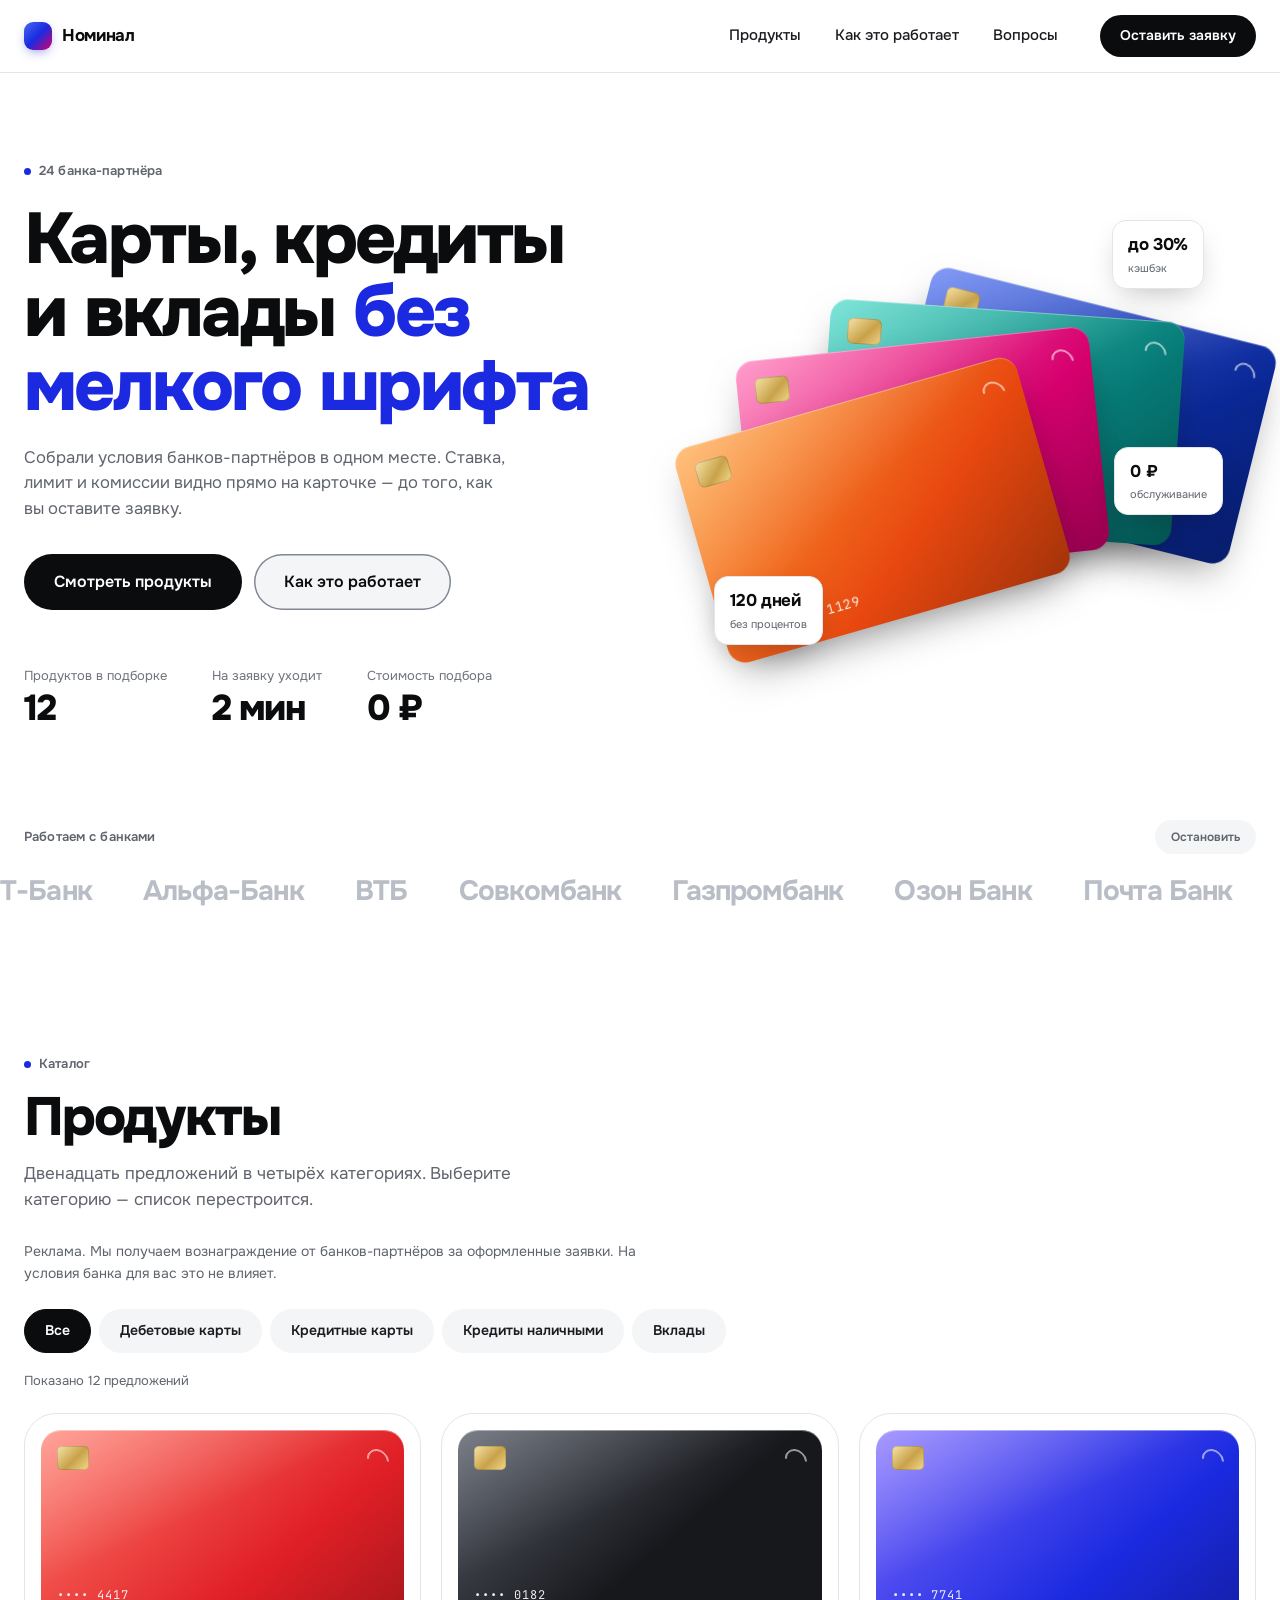
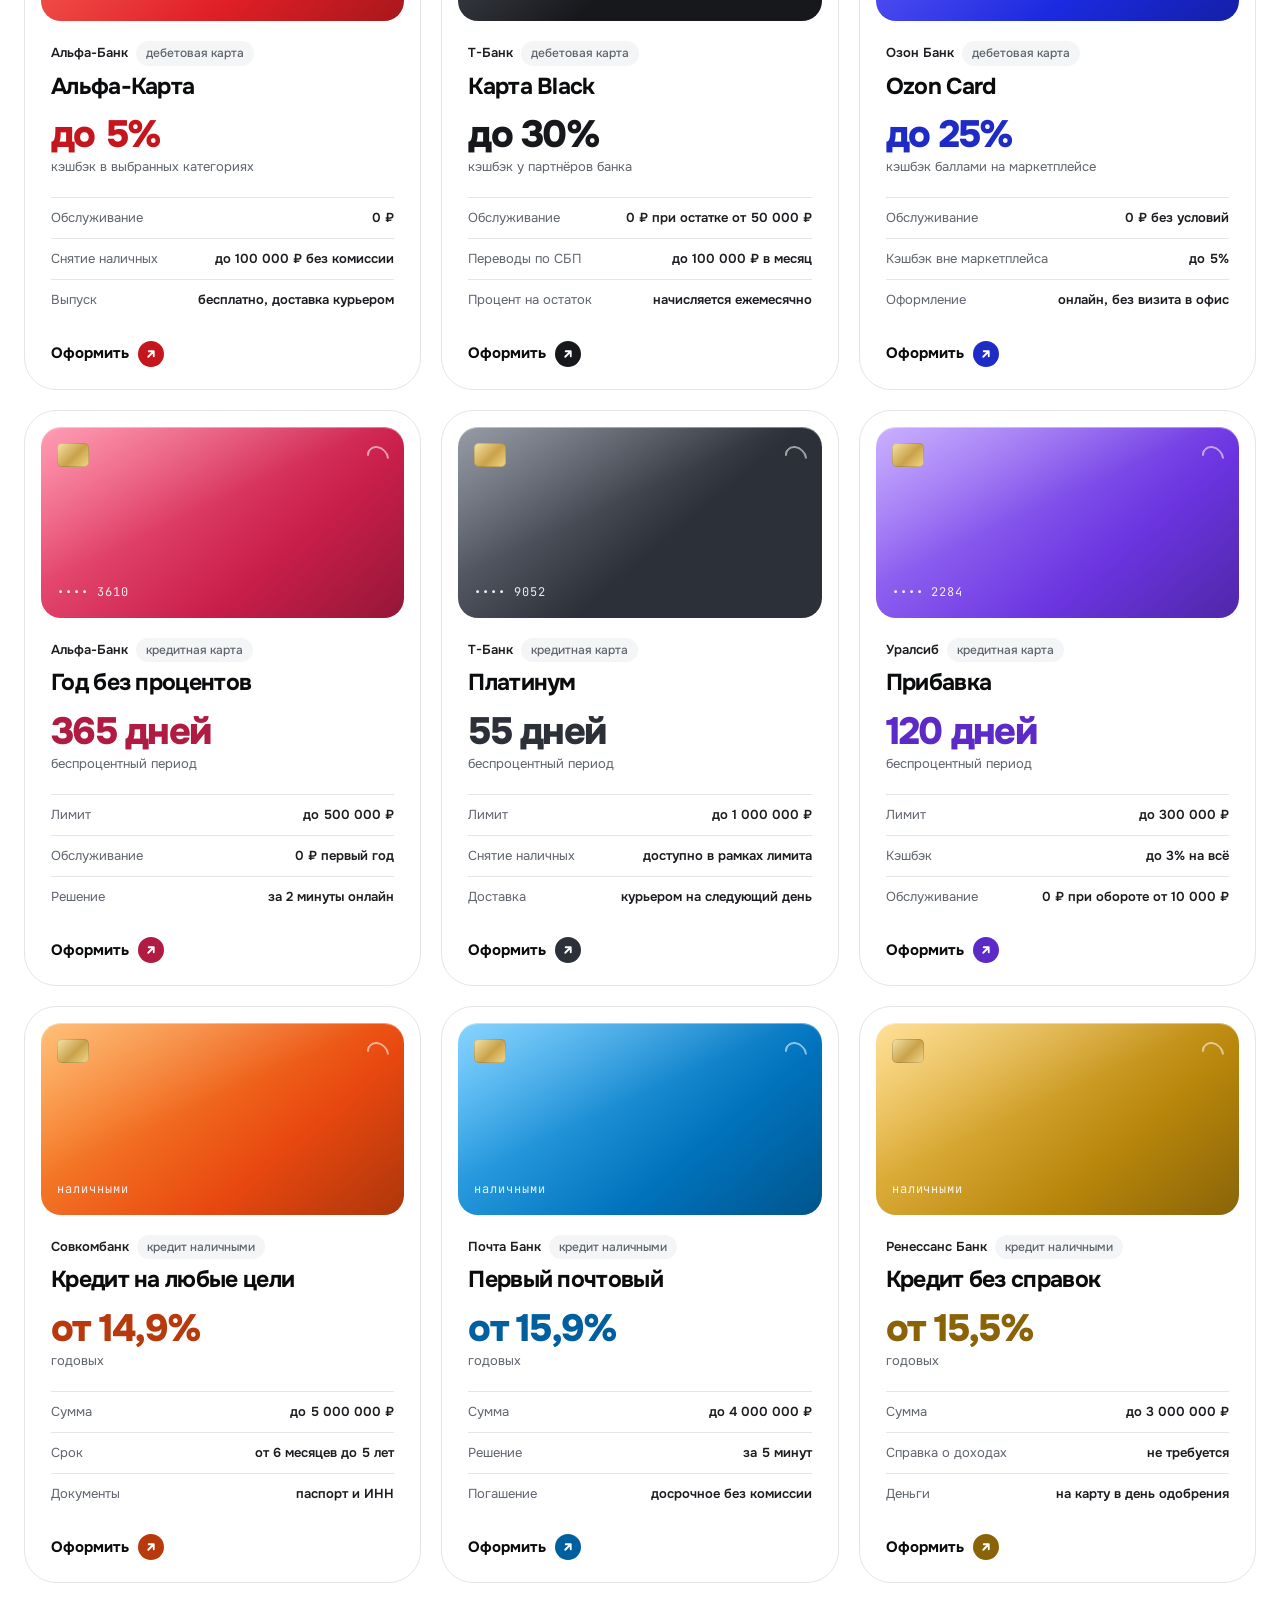
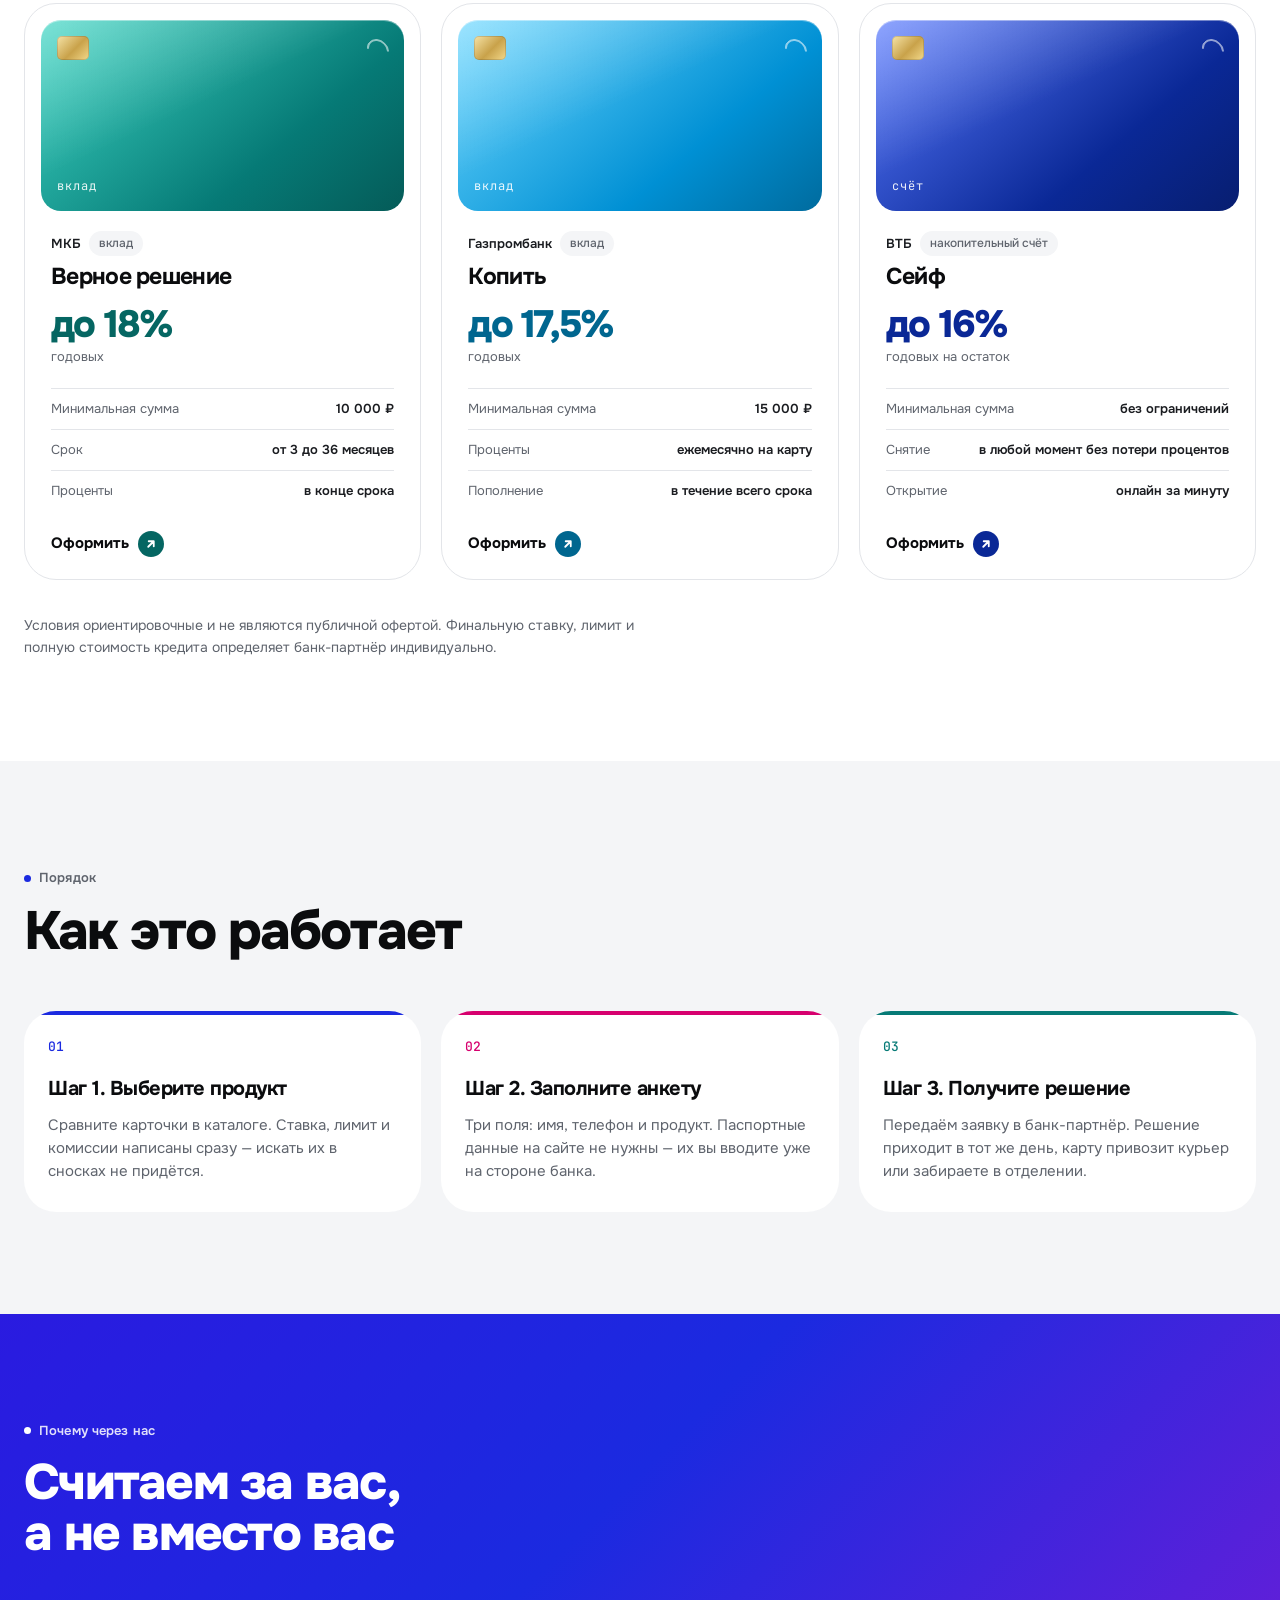
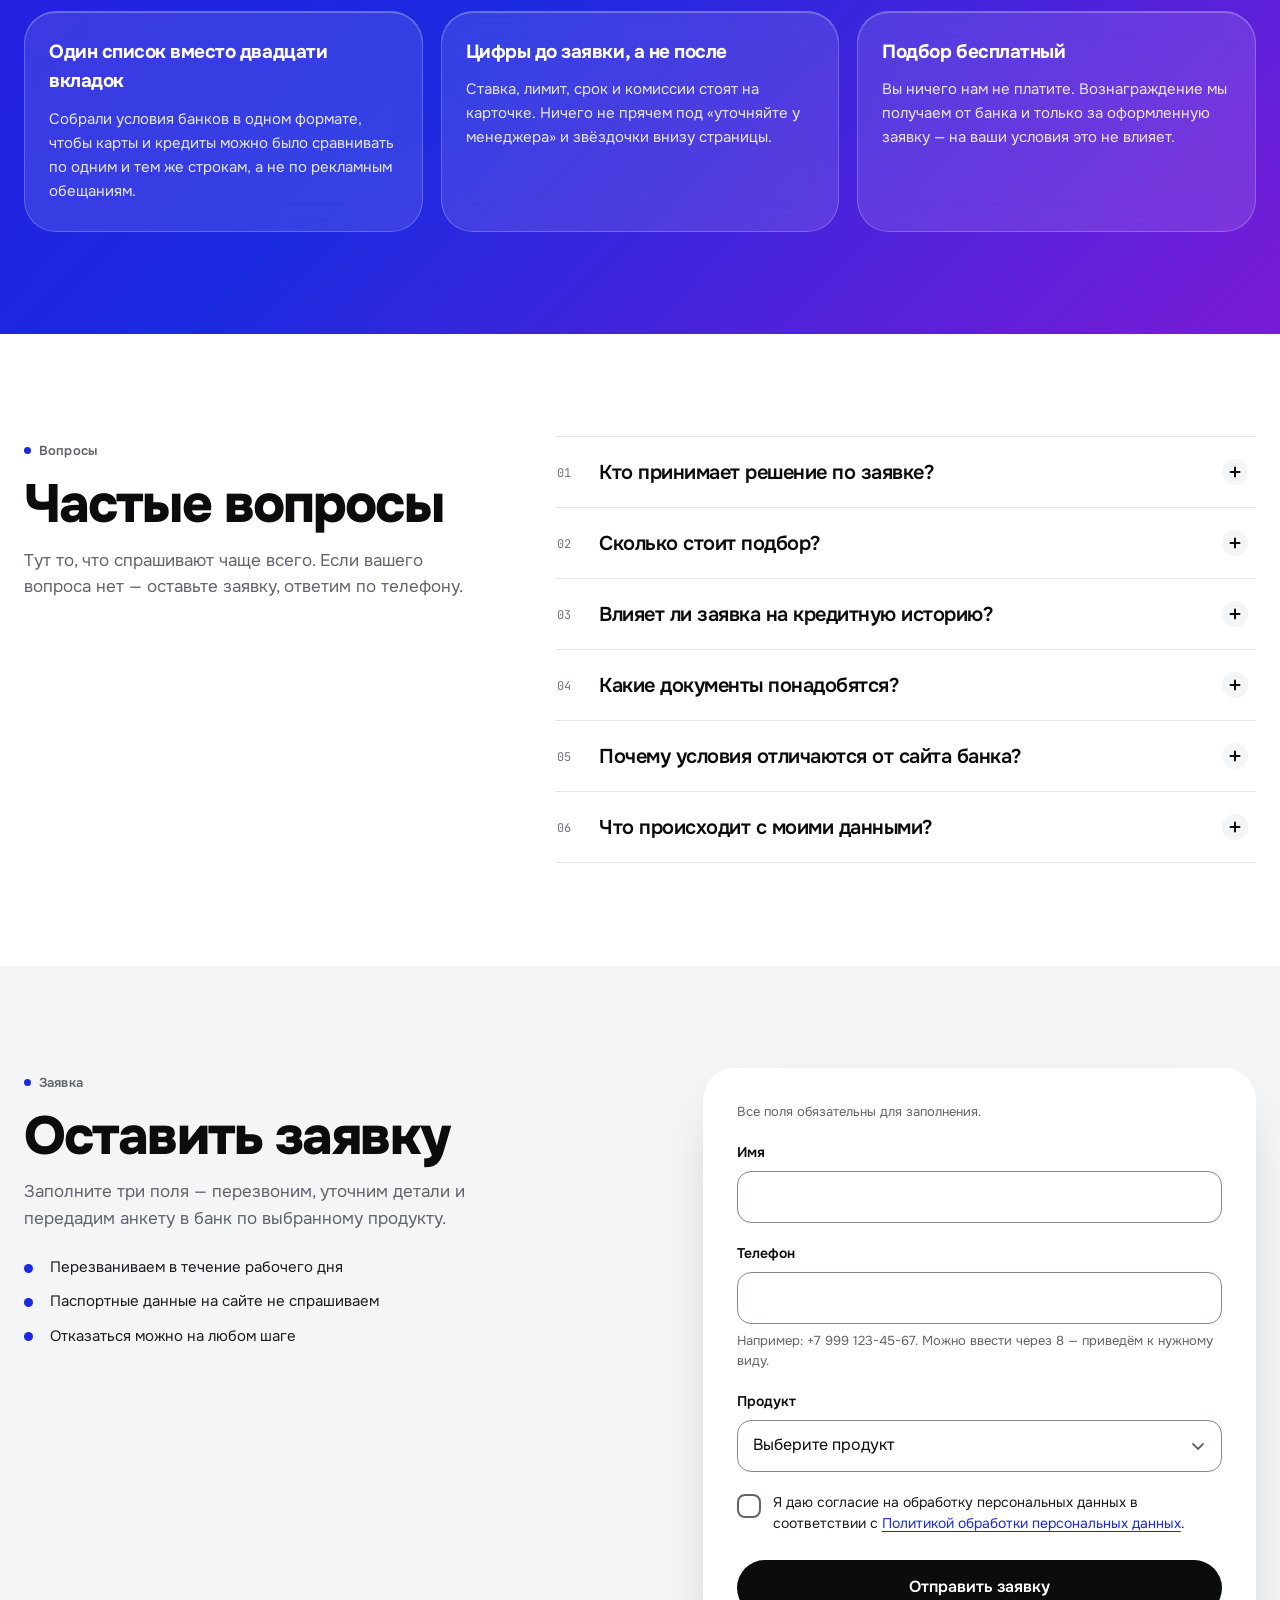
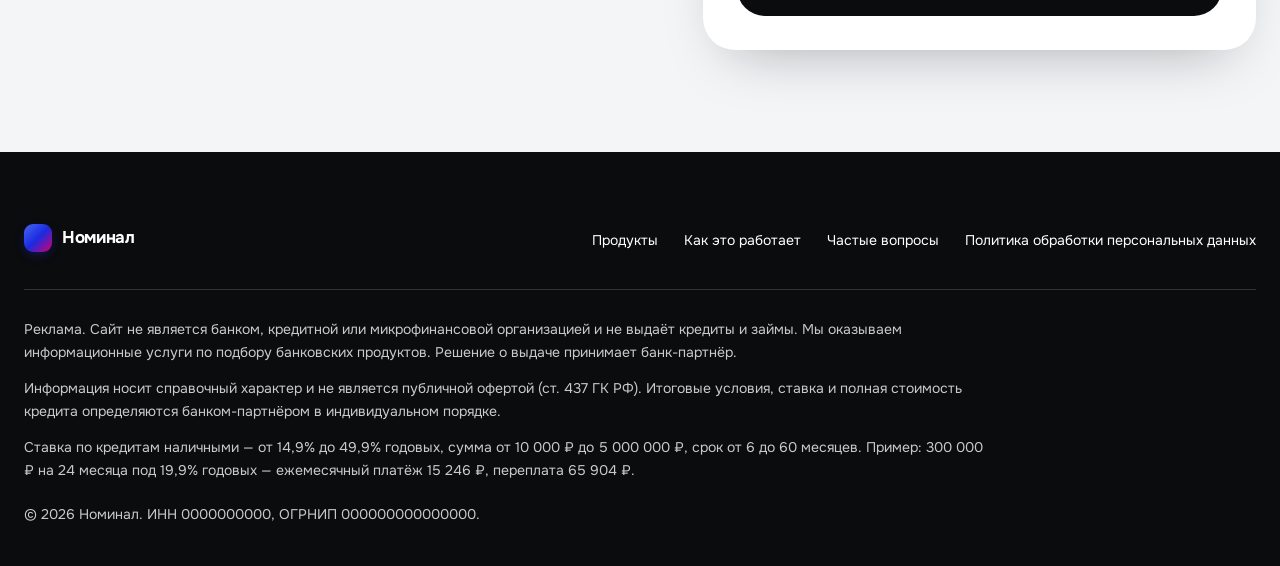
==== commit 6929f741: "Полная смена темы: белый холст 2026 и настоящие цветные карты Кремовая палитра с антиквой читалась к" ====
--- a/index.html
+++ b/index.html
@@ -5,36 +5,25 @@
 <meta name="viewport" content="width=device-width, initial-scale=1, viewport-fit=cover">
 <title>Карты, кредиты и вклады — подбор банковских продуктов | НОМИНАЛ</title>
 <meta name="description" content="Подбор банковских продуктов: дебетовые и кредитные карты, кредиты наличными и вклады банков-партнёров. Ставка, лимит и комиссии видно сразу — до заявки.">
-<meta name="theme-color" content="#F6F0E6">
+<meta name="theme-color" content="#FFFFFF">
 <meta property="og:type" content="website">
 <meta property="og:title" content="НОМИНАЛ — карты, кредиты и вклады без мелкого шрифта">
 <meta property="og:description" content="Условия банков-партнёров в одном месте. Ставка, лимит и комиссии — на карточке, до того как вы оставите заявку.">
 <link rel="icon" href="favicon.svg" type="image/svg+xml">
 <link rel="preconnect" href="https://fonts.googleapis.com">
 <link rel="preconnect" href="https://fonts.gstatic.com" crossorigin>
-<link href="https://fonts.googleapis.com/css2?family=Onest:wght@400;500;600;700;800&family=JetBrains+Mono:wght@400;500&family=Playfair+Display:ital,wght@1,400;1,500&display=swap" rel="stylesheet">
+<link href="https://fonts.googleapis.com/css2?family=Onest:wght@400;500;600;700;800&family=JetBrains+Mono:wght@400;500&display=swap" rel="stylesheet">
 <link rel="stylesheet" href="css/style.css">
 <script>document.documentElement.classList.add('js');</script>
 </head>
 <body>
 
-<!-- живой фон: тёплые световые пятна + зерно. Чисто декоративный слой. -->
-<div class="ambient" aria-hidden="true">
-  <span class="ambient__b ambient__b--1"></span>
-  <span class="ambient__b ambient__b--2"></span>
-  <span class="ambient__b ambient__b--3"></span>
-</div>
-<div class="grain" aria-hidden="true"></div>
-
 <a class="skip-link" href="#main">Перейти к основному содержанию</a>
 
 <header class="hdr" id="top" tabindex="-1">
   <div class="hdr__in shell">
     <a class="brand" href="#top">
-      <svg class="brand__mark" viewBox="0 0 32 32" aria-hidden="true" focusable="false">
-        <rect x="1" y="1" width="30" height="30" rx="9" fill="none" stroke="currentColor" stroke-width="1.6"/>
-        <path d="M10 22V10l12 12V10" fill="none" stroke="currentColor" stroke-width="2.2" stroke-linecap="square"/>
-      </svg>
+      <span class="brand__mark" aria-hidden="true"></span>
       <span class="brand__word">Номинал</span>
     </a>
 
@@ -69,39 +58,33 @@
   <div class="hero">
     <div class="shell hero__grid">
       <div class="hero__copy">
-        <p class="kicker reveal">Подбор банковских продуктов</p>
-        <h1 class="display hero__title reveal">Карты, кредиты и вклады<br> <em class="ital">без мелкого шрифта</em></h1>
-        <p class="hero__lead reveal">Собрали условия банков-партнёров в одном месте. Ставка, лимит и комиссии
-          видно прямо на карточке — до того, как вы оставите заявку.</p>
+        <p class="eyebrow reveal"><span class="dot" aria-hidden="true"></span>24 банка-партнёра</p>
+        <h1 class="hero__title reveal">Карты, кредиты и вклады <span class="hl">без мелкого шрифта</span></h1>
+        <p class="hero__lead reveal">Собрали условия банков-партнёров в одном месте. Ставка, лимит
+          и комиссии видно прямо на карточке — до того, как вы оставите заявку.</p>
         <div class="hero__acts reveal">
-          <a class="btn btn--ink" href="#products">Смотреть продукты</a>
-          <a class="btn btn--ghost" href="#how">Как это работает</a>
+          <a class="btn btn--ink btn--lg" href="#products">Смотреть продукты</a>
+          <a class="btn btn--soft btn--lg" href="#how">Как это работает</a>
         </div>
 
         <dl class="stats reveal">
-          <div class="stats__i"><dt>Банков-партнёров</dt><dd>24</dd></div>
-          <div class="stats__i"><dt>На заявку уходит</dt><dd>2&nbsp;мин</dd></div>
-          <div class="stats__i"><dt>Стоимость подбора</dt><dd>0&nbsp;₽</dd></div>
+          <div class="stats__i"><dt>Продуктов в подборке</dt><dd>12</dd></div>
+          <div class="stats__i"><dt>На заявку уходит</dt><dd>2 мин</dd></div>
+          <div class="stats__i"><dt>Стоимость подбора</dt><dd>0 ₽</dd></div>
         </dl>
       </div>
 
-      <!-- Декоративная сцена: стопка карт. Скрыта от скринридеров. -->
+      <!-- Декоративный веер карт. Скрыт от скринридеров. -->
       <div class="hero__art reveal" aria-hidden="true">
         <div class="scene">
-          <span class="scene__glow"></span>
-          <div class="pcard pcard--back" data-depth="14">
-            <span class="pcard__brand">Номинал</span>
-            <span class="pcard__num">5536 •••• •••• 4417</span>
-            <span class="pcard__foot"><i>Дебетовая</i><i>09/30</i></span>
-          </div>
-          <div class="pcard pcard--front glass" data-depth="30">
-            <span class="pcard__brand">Номинал</span>
-            <span class="pcard__num">4276 •••• •••• 0182</span>
-            <span class="pcard__foot"><i>Кредитная</i><i>11/29</i></span>
-          </div>
-          <div class="chip glass chip--a" data-depth="52"><b>до 30%</b><span>кэшбэк</span></div>
-          <div class="chip glass chip--b" data-depth="44"><b>120 дней</b><span>без процентов</span></div>
-          <div class="chip glass chip--c" data-depth="60"><b>0 ₽</b><span>обслуживание</span></div>
+          <div class="fan fan--4" style="--c:#0A2896;--c2:#4568F0"><span class="fan__chip"></span><span class="fan__num">5536 •••• 4417</span></div>
+          <div class="fan fan--3" style="--c:#067A76;--c2:#3ED6C4"><span class="fan__chip"></span><span class="fan__num">4276 •••• 0182</span></div>
+          <div class="fan fan--2" style="--c:#D6006E;--c2:#FF6BB0"><span class="fan__chip"></span><span class="fan__num">2200 •••• 7741</span></div>
+          <div class="fan fan--1" style="--c:#E8480F;--c2:#FFA23B"><span class="fan__chip"></span><span class="fan__num">4890 •••• 1129</span></div>
+
+          <div class="bub bub--a"><b>до 30%</b><span>кэшбэк</span></div>
+          <div class="bub bub--b"><b>120 дней</b><span>без процентов</span></div>
+          <div class="bub bub--c"><b>0 ₽</b><span>обслуживание</span></div>
         </div>
       </div>
     </div>
@@ -110,7 +93,7 @@
   <!-- ═══════════════ ПАРТНЁРЫ ═══════════════ -->
   <div class="strip">
     <div class="shell strip__head">
-      <p class="kicker">Работаем с банками</p>
+      <p class="eyebrow">Работаем с банками</p>
       <button class="strip__pause" type="button" aria-pressed="false">Остановить</button>
     </div>
     <div class="strip__view" id="strip">
@@ -131,8 +114,8 @@
   <section class="sec" id="products" tabindex="-1" aria-labelledby="products-t">
     <div class="shell">
       <div class="sec__head reveal">
-        <p class="kicker">Каталог</p>
-        <h2 class="display sec__title" id="products-t">Продукты</h2>
+        <p class="eyebrow"><span class="dot" aria-hidden="true"></span>Каталог</p>
+        <h2 class="sec__title" id="products-t">Продукты</h2>
         <p class="sec__lead">Двенадцать предложений в четырёх категориях. Выберите категорию — список перестроится.</p>
       </div>
 
@@ -150,51 +133,54 @@
       <p class="fstatus" id="fstatus" role="status" aria-live="polite" aria-atomic="true">Показано 12 предложений</p>
 
       <!--
-        ╔══════════════════════════════════════════════════════════════════╗
-        ║  СЮДА ВСТАВЛЯТЬ СВОИ ПАРТНЁРСКИЕ ССЫЛКИ                          ║
-        ║  В каждой карточке — атрибут href у ссылки «Оформить».            ║
-        ║  Сейчас там href="#apply" (ведёт на форму заявки).                 ║
-        ║  Меняете на https://ссылка-партнёрки/... и добавляете              ║
-        ║  target="_blank" rel="noopener sponsored nofollow".                ║
-        ║  Цифры (ставки, лимиты, кэшбэк) — ориентировочные, поставьте свои. ║
-        ╚══════════════════════════════════════════════════════════════════╝
+        ╔══════════════════════════════════════════════════════════════════════╗
+        ║  СЮДА ВСТАВЛЯТЬ СВОИ ПАРТНЁРСКИЕ ССЫЛКИ                              ║
+        ║  У каждой карточки внизу ссылка «Оформить», сейчас href="#apply".     ║
+        ║  Меняете на https://ссылка-партнёрки/... и дописываете                ║
+        ║  target="_blank" rel="noopener sponsored nofollow".                   ║
+        ║                                                                      ║
+        ║  ЦВЕТ КАРТЫ — в style="--c:...;--c2:...;--t:..." у тега <li>:         ║
+        ║    --c  основной цвет пластика   --c2 светлый блик                   ║
+        ║    --t  цвет цифры в тексте (обязан быть тёмным, иначе не читается)   ║
+        ║  Цифры (ставки, лимиты, кэшбэк) — ориентировочные, поставьте свои.    ║
+        ╚══════════════════════════════════════════════════════════════════════╝
       -->
       <ul class="cards" id="cards" role="list">
 
         <!-- ДЕБЕТОВЫЕ -->
-        <li class="card reveal" data-cat="debit">
-          <p class="card__bank">Альфа-Банк</p>
-          <p class="card__tag">Дебетовая карта</p>
+        <li class="card reveal" data-cat="debit" style="--c:#E01F26;--c2:#FF7A6B;--t:#C4161C">
+          <div class="card__art" aria-hidden="true"><span class="card__chip"></span><span class="card__wave"></span><span class="card__num">•••• 4417</span></div>
+          <p class="card__bank">Альфа-Банк <span class="card__tag">дебетовая карта</span></p>
           <h3 class="card__title" id="p1-t">Альфа-Карта</h3>
           <p class="card__hero"><b>до 5%</b><span>кэшбэк в выбранных категориях</span></p>
           <dl class="card__spec">
-            <div><dt>Обслуживание</dt><dd>0 ₽</dd></div>
-            <div><dt>Снятие наличных</dt><dd>до 100 000 ₽ без комиссии</dd></div>
+            <div><dt>Обслуживание</dt><dd>0 ₽</dd></div>
+            <div><dt>Снятие наличных</dt><dd>до 100 000 ₽ без комиссии</dd></div>
             <div><dt>Выпуск</dt><dd>бесплатно, доставка курьером</dd></div>
           </dl>
           <a class="card__cta" id="p1-c" href="#apply" aria-labelledby="p1-c p1-t">Оформить</a>
         </li>
 
-        <li class="card reveal" data-cat="debit">
-          <p class="card__bank">Т-Банк</p>
-          <p class="card__tag">Дебетовая карта</p>
+        <li class="card reveal" data-cat="debit" style="--c:#17181C;--c2:#5A5F6B;--t:#17181C">
+          <div class="card__art card__art--dark" aria-hidden="true"><span class="card__chip"></span><span class="card__wave"></span><span class="card__num">•••• 0182</span></div>
+          <p class="card__bank">Т-Банк <span class="card__tag">дебетовая карта</span></p>
           <h3 class="card__title" id="p2-t">Карта Black</h3>
           <p class="card__hero"><b>до 30%</b><span>кэшбэк у партнёров банка</span></p>
           <dl class="card__spec">
-            <div><dt>Обслуживание</dt><dd>0 ₽ при остатке от 50 000 ₽</dd></div>
-            <div><dt>Переводы по СБП</dt><dd>до 100 000 ₽ в месяц</dd></div>
+            <div><dt>Обслуживание</dt><dd>0 ₽ при остатке от 50 000 ₽</dd></div>
+            <div><dt>Переводы по СБП</dt><dd>до 100 000 ₽ в месяц</dd></div>
             <div><dt>Процент на остаток</dt><dd>начисляется ежемесячно</dd></div>
           </dl>
           <a class="card__cta" id="p2-c" href="#apply" aria-labelledby="p2-c p2-t">Оформить</a>
         </li>
 
-        <li class="card reveal" data-cat="debit">
-          <p class="card__bank">Озон Банк</p>
-          <p class="card__tag">Дебетовая карта</p>
+        <li class="card reveal" data-cat="debit" style="--c:#1B2AE0;--c2:#7E6BFF;--t:#1F2BC7">
+          <div class="card__art" aria-hidden="true"><span class="card__chip"></span><span class="card__wave"></span><span class="card__num">•••• 7741</span></div>
+          <p class="card__bank">Озон Банк <span class="card__tag">дебетовая карта</span></p>
           <h3 class="card__title" id="p3-t">Ozon Card</h3>
           <p class="card__hero"><b>до 25%</b><span>кэшбэк баллами на маркетплейсе</span></p>
           <dl class="card__spec">
-            <div><dt>Обслуживание</dt><dd>0 ₽ без условий</dd></div>
+            <div><dt>Обслуживание</dt><dd>0 ₽ без условий</dd></div>
             <div><dt>Кэшбэк вне маркетплейса</dt><dd>до 5%</dd></div>
             <div><dt>Оформление</dt><dd>онлайн, без визита в офис</dd></div>
           </dl>
@@ -202,79 +188,79 @@
         </li>
 
         <!-- КРЕДИТНЫЕ -->
-        <li class="card reveal" data-cat="credit">
-          <p class="card__bank">Альфа-Банк</p>
-          <p class="card__tag">Кредитная карта</p>
+        <li class="card reveal" data-cat="credit" style="--c:#C81E4A;--c2:#FF6E90;--t:#B01B41">
+          <div class="card__art" aria-hidden="true"><span class="card__chip"></span><span class="card__wave"></span><span class="card__num">•••• 3610</span></div>
+          <p class="card__bank">Альфа-Банк <span class="card__tag">кредитная карта</span></p>
           <h3 class="card__title" id="p4-t">Год без процентов</h3>
           <p class="card__hero"><b>365 дней</b><span>беспроцентный период</span></p>
           <dl class="card__spec">
-            <div><dt>Лимит</dt><dd>до 500 000 ₽</dd></div>
-            <div><dt>Обслуживание</dt><dd>0 ₽ первый год</dd></div>
+            <div><dt>Лимит</dt><dd>до 500 000 ₽</dd></div>
+            <div><dt>Обслуживание</dt><dd>0 ₽ первый год</dd></div>
             <div><dt>Решение</dt><dd>за 2 минуты онлайн</dd></div>
           </dl>
           <a class="card__cta" id="p4-c" href="#apply" aria-labelledby="p4-c p4-t">Оформить</a>
         </li>
 
-        <li class="card reveal" data-cat="credit">
-          <p class="card__bank">Т-Банк</p>
-          <p class="card__tag">Кредитная карта</p>
+        <li class="card reveal" data-cat="credit" style="--c:#2C3038;--c2:#7C8390;--t:#2C3038">
+          <div class="card__art card__art--dark" aria-hidden="true"><span class="card__chip"></span><span class="card__wave"></span><span class="card__num">•••• 9052</span></div>
+          <p class="card__bank">Т-Банк <span class="card__tag">кредитная карта</span></p>
           <h3 class="card__title" id="p5-t">Платинум</h3>
           <p class="card__hero"><b>55 дней</b><span>беспроцентный период</span></p>
           <dl class="card__spec">
-            <div><dt>Лимит</dt><dd>до 1 000 000 ₽</dd></div>
+            <div><dt>Лимит</dt><dd>до 1 000 000 ₽</dd></div>
             <div><dt>Снятие наличных</dt><dd>доступно в рамках лимита</dd></div>
             <div><dt>Доставка</dt><dd>курьером на следующий день</dd></div>
           </dl>
           <a class="card__cta" id="p5-c" href="#apply" aria-labelledby="p5-c p5-t">Оформить</a>
         </li>
 
-        <li class="card reveal" data-cat="credit">
-          <p class="card__bank">Уралсиб</p>
-          <p class="card__tag">Кредитная карта</p>
+        <li class="card reveal" data-cat="credit" style="--c:#6B34E0;--c2:#B08BFF;--t:#5B2AC7">
+          <div class="card__art" aria-hidden="true"><span class="card__chip"></span><span class="card__wave"></span><span class="card__num">•••• 2284</span></div>
+          <p class="card__bank">Уралсиб <span class="card__tag">кредитная карта</span></p>
           <h3 class="card__title" id="p6-t">Прибавка</h3>
           <p class="card__hero"><b>120 дней</b><span>беспроцентный период</span></p>
           <dl class="card__spec">
-            <div><dt>Лимит</dt><dd>до 300 000 ₽</dd></div>
+            <div><dt>Лимит</dt><dd>до 300 000 ₽</dd></div>
             <div><dt>Кэшбэк</dt><dd>до 3% на всё</dd></div>
-            <div><dt>Обслуживание</dt><dd>0 ₽ при обороте от 10 000 ₽</dd></div>
+            <div><dt>Обслуживание</dt><dd>0 ₽ при обороте от 10 000 ₽</dd></div>
           </dl>
           <a class="card__cta" id="p6-c" href="#apply" aria-labelledby="p6-c p6-t">Оформить</a>
         </li>
 
         <!-- КРЕДИТЫ -->
-        <li class="card reveal" data-cat="loan">
-          <p class="card__bank">Совкомбанк</p>
-          <p class="card__tag">Кредит наличными</p>
+        <li class="card reveal" data-cat="loan" style="--c:#E8480F;--c2:#FFA23B;--t:#B8390B">
+          <div class="card__art" aria-hidden="true"><span class="card__chip"></span><span class="card__wave"></span><span class="card__num">наличными</span></div>
+          <p class="card__bank">Совкомбанк <span class="card__tag">кредит наличными</span></p>
           <h3 class="card__title" id="p7-t">Кредит на любые цели</h3>
           <p class="card__hero"><b>от 14,9%</b><span>годовых</span></p>
           <dl class="card__spec">
-            <div><dt>Сумма</dt><dd>до 5 000 000 ₽</dd></div>
+            <div><dt>Сумма</dt><dd>до 5 000 000 ₽</dd></div>
             <div><dt>Срок</dt><dd>от 6 месяцев до 5 лет</dd></div>
             <div><dt>Документы</dt><dd>паспорт и ИНН</dd></div>
           </dl>
           <a class="card__cta" id="p7-c" href="#apply" aria-labelledby="p7-c p7-t">Оформить</a>
         </li>
 
-        <li class="card reveal" data-cat="loan">
-          <p class="card__bank">Почта Банк</p>
-          <p class="card__tag">Кредит наличными</p>
+        <li class="card reveal" data-cat="loan" style="--c:#0072BC;--c2:#4FC0FF;--t:#00609F">
+          <div class="card__art" aria-hidden="true"><span class="card__chip"></span><span class="card__wave"></span><span class="card__num">наличными</span></div>
+          <p class="card__bank">Почта Банк <span class="card__tag">кредит наличными</span></p>
           <h3 class="card__title" id="p8-t">Первый почтовый</h3>
           <p class="card__hero"><b>от 15,9%</b><span>годовых</span></p>
           <dl class="card__spec">
-            <div><dt>Сумма</dt><dd>до 4 000 000 ₽</dd></div>
+            <div><dt>Сумма</dt><dd>до 4 000 000 ₽</dd></div>
             <div><dt>Решение</dt><dd>за 5 минут</dd></div>
             <div><dt>Погашение</dt><dd>досрочное без комиссии</dd></div>
           </dl>
           <a class="card__cta" id="p8-c" href="#apply" aria-labelledby="p8-c p8-t">Оформить</a>
         </li>
 
-        <li class="card reveal" data-cat="loan">
-          <p class="card__bank">Ренессанс Банк</p>
-          <p class="card__tag">Кредит наличными</p>
+        <li class="card reveal" data-cat="loan" style="--c:#B8860B;--c2:#FFD166;--t:#8A6208">
+          <div class="card__art" aria-hidden="true"><span class="card__chip"></span><span class="card__wave"></span><span class="card__num">наличными</span></div>
+          <p class="card__bank">Ренессанс Банк <span class="card__tag">кредит наличными</span></p>
           <h3 class="card__title" id="p9-t">Кредит без справок</h3>
           <p class="card__hero"><b>от 15,5%</b><span>годовых</span></p>
           <dl class="card__spec">
-            <div><dt>Сумма</dt><dd>до 3 000 000 ₽</dd></div>
+            <div><dt>Сумма</dt><dd>до 3 000 000 ₽</dd></div>
             <div><dt>Справка о доходах</dt><dd>не требуется</dd></div>
             <div><dt>Деньги</dt><dd>на карту в день одобрения</dd></div>
           </dl>
@@ -282,35 +268,35 @@
         </li>
 
         <!-- ВКЛАДЫ -->
-        <li class="card reveal" data-cat="deposit">
-          <p class="card__bank">МКБ</p>
-          <p class="card__tag">Вклад</p>
+        <li class="card reveal" data-cat="deposit" style="--c:#067A76;--c2:#3ED6C4;--t:#056662">
+          <div class="card__art" aria-hidden="true"><span class="card__chip"></span><span class="card__wave"></span><span class="card__num">вклад</span></div>
+          <p class="card__bank">МКБ <span class="card__tag">вклад</span></p>
           <h3 class="card__title" id="p10-t">Верное решение</h3>
           <p class="card__hero"><b>до 18%</b><span>годовых</span></p>
           <dl class="card__spec">
-            <div><dt>Минимальная сумма</dt><dd>10 000 ₽</dd></div>
+            <div><dt>Минимальная сумма</dt><dd>10 000 ₽</dd></div>
             <div><dt>Срок</dt><dd>от 3 до 36 месяцев</dd></div>
             <div><dt>Проценты</dt><dd>в конце срока</dd></div>
           </dl>
           <a class="card__cta" id="p10-c" href="#apply" aria-labelledby="p10-c p10-t">Оформить</a>
         </li>
 
-        <li class="card reveal" data-cat="deposit">
-          <p class="card__bank">Газпромбанк</p>
-          <p class="card__tag">Вклад</p>
+        <li class="card reveal" data-cat="deposit" style="--c:#0090D4;--c2:#6FD8FF;--t:#00668F">
+          <div class="card__art" aria-hidden="true"><span class="card__chip"></span><span class="card__wave"></span><span class="card__num">вклад</span></div>
+          <p class="card__bank">Газпромбанк <span class="card__tag">вклад</span></p>
           <h3 class="card__title" id="p11-t">Копить</h3>
           <p class="card__hero"><b>до 17,5%</b><span>годовых</span></p>
           <dl class="card__spec">
-            <div><dt>Минимальная сумма</dt><dd>15 000 ₽</dd></div>
+            <div><dt>Минимальная сумма</dt><dd>15 000 ₽</dd></div>
             <div><dt>Проценты</dt><dd>ежемесячно на карту</dd></div>
             <div><dt>Пополнение</dt><dd>в течение всего срока</dd></div>
           </dl>
           <a class="card__cta" id="p11-c" href="#apply" aria-labelledby="p11-c p11-t">Оформить</a>
         </li>
 
-        <li class="card reveal" data-cat="deposit">
-          <p class="card__bank">ВТБ</p>
-          <p class="card__tag">Накопительный счёт</p>
+        <li class="card reveal" data-cat="deposit" style="--c:#0A2896;--c2:#5A7BFF;--t:#0A2896">
+          <div class="card__art" aria-hidden="true"><span class="card__chip"></span><span class="card__wave"></span><span class="card__num">счёт</span></div>
+          <p class="card__bank">ВТБ <span class="card__tag">накопительный счёт</span></p>
           <h3 class="card__title" id="p12-t">Сейф</h3>
           <p class="card__hero"><b>до 16%</b><span>годовых на остаток</span></p>
           <dl class="card__spec">
@@ -331,27 +317,27 @@
   </section>
 
   <!-- ═══════════════ КАК ЭТО РАБОТАЕТ ═══════════════ -->
-  <section class="sec sec--sand" id="how" tabindex="-1">
+  <section class="sec sec--alt" id="how" tabindex="-1">
     <div class="shell">
       <div class="sec__head reveal">
-        <p class="kicker">Порядок</p>
-        <h2 class="display sec__title">Как это работает</h2>
+        <p class="eyebrow"><span class="dot" aria-hidden="true"></span>Порядок</p>
+        <h2 class="sec__title">Как это работает</h2>
       </div>
 
       <ol class="steps">
-        <li class="step reveal">
+        <li class="step reveal" style="--c:#1B2AE0">
           <p class="step__n">01</p>
           <h3 class="step__t">Шаг 1. Выберите продукт</h3>
           <p class="step__d">Сравните карточки в каталоге. Ставка, лимит и комиссии написаны сразу —
             искать их в сносках не придётся.</p>
         </li>
-        <li class="step reveal">
+        <li class="step reveal" style="--c:#D6006E">
           <p class="step__n">02</p>
           <h3 class="step__t">Шаг 2. Заполните анкету</h3>
           <p class="step__d">Три поля: имя, телефон и продукт. Паспортные данные на сайте не нужны —
             их вы вводите уже на стороне банка.</p>
         </li>
-        <li class="step reveal">
+        <li class="step reveal" style="--c:#067A76">
           <p class="step__n">03</p>
           <h3 class="step__t">Шаг 3. Получите решение</h3>
           <p class="step__d">Передаём заявку в банк-партнёр. Решение приходит в тот же день,
@@ -361,26 +347,26 @@
     </div>
   </section>
 
-  <!-- ═══════════════ ТЁМНАЯ ПОЛОСА ═══════════════ -->
+  <!-- ═══════════════ ЦВЕТНАЯ ПОЛОСА ═══════════════ -->
   <section class="band">
     <span class="band__spot" aria-hidden="true"></span>
     <div class="shell">
       <div class="band__head reveal">
-        <p class="kicker kicker--on">Почему через нас</p>
-        <h2 class="display band__title" id="band-t">Считаем за вас, <em class="ital">а не вместо вас</em></h2>
+        <p class="eyebrow eyebrow--on"><span class="dot" aria-hidden="true"></span>Почему через нас</p>
+        <h2 class="band__title">Считаем за вас,<br>а не вместо вас</h2>
       </div>
       <ul class="tiles" role="list">
-        <li class="tile glass-d reveal">
+        <li class="tile reveal">
           <h3>Один список вместо двадцати вкладок</h3>
           <p>Собрали условия банков в одном формате, чтобы карты и кредиты можно было сравнивать
             по одним и тем же строкам, а не по рекламным обещаниям.</p>
         </li>
-        <li class="tile glass-d reveal">
+        <li class="tile reveal">
           <h3>Цифры до заявки, а не после</h3>
           <p>Ставка, лимит, срок и комиссии стоят на карточке. Ничего не прячем под «уточняйте
             у менеджера» и звёздочки внизу страницы.</p>
         </li>
-        <li class="tile glass-d reveal">
+        <li class="tile reveal">
           <h3>Подбор бесплатный</h3>
           <p>Вы ничего нам не платите. Вознаграждение мы получаем от банка и только за оформленную
             заявку — на ваши условия это не влияет.</p>
@@ -393,8 +379,8 @@
   <section class="sec" id="faq" tabindex="-1" aria-labelledby="faq-t">
     <div class="shell faq-grid">
       <div class="sec__head reveal faq-aside">
-        <p class="kicker">Вопросы</p>
-        <h2 class="display sec__title" id="faq-t">Частые <em class="ital">вопросы</em></h2>
+        <p class="eyebrow"><span class="dot" aria-hidden="true"></span>Вопросы</p>
+        <h2 class="sec__title" id="faq-t">Частые вопросы</h2>
         <p class="sec__lead">Тут то, что спрашивают чаще всего. Если вашего вопроса нет —
           оставьте заявку, ответим по телефону.</p>
       </div>
@@ -403,7 +389,7 @@
         <div class="faq__i reveal">
           <h3 class="faq__h"><button class="faq__b" type="button" id="q1b" aria-expanded="false" aria-controls="q1p">
             <span>Кто принимает решение по заявке?</span>
-            <svg class="faq__chev" viewBox="0 0 16 16" aria-hidden="true" focusable="false"><path d="M3 6l5 5 5-5" fill="none" stroke="currentColor" stroke-width="1.8" stroke-linecap="round"/></svg>
+            <span class="faq__chev" aria-hidden="true"></span>
           </button></h3>
           <div class="faq__p" id="q1p" hidden><div class="faq__in">
             <p>Только банк. Мы передаём анкету и не влияем на итоговую ставку, лимит и одобрение.
@@ -414,7 +400,7 @@
         <div class="faq__i reveal">
           <h3 class="faq__h"><button class="faq__b" type="button" id="q2b" aria-expanded="false" aria-controls="q2p">
             <span>Сколько стоит подбор?</span>
-            <svg class="faq__chev" viewBox="0 0 16 16" aria-hidden="true" focusable="false"><path d="M3 6l5 5 5-5" fill="none" stroke="currentColor" stroke-width="1.8" stroke-linecap="round"/></svg>
+            <span class="faq__chev" aria-hidden="true"></span>
           </button></h3>
           <div class="faq__p" id="q2p" hidden><div class="faq__in">
             <p>Для вас — нисколько. Мы работаем по партнёрским программам банков и получаем
@@ -425,7 +411,7 @@
         <div class="faq__i reveal">
           <h3 class="faq__h"><button class="faq__b" type="button" id="q3b" aria-expanded="false" aria-controls="q3p">
             <span>Влияет ли заявка на кредитную историю?</span>
-            <svg class="faq__chev" viewBox="0 0 16 16" aria-hidden="true" focusable="false"><path d="M3 6l5 5 5-5" fill="none" stroke="currentColor" stroke-width="1.8" stroke-linecap="round"/></svg>
+            <span class="faq__chev" aria-hidden="true"></span>
           </button></h3>
           <div class="faq__p" id="q3p" hidden><div class="faq__in">
             <p>Заполнение анкеты на сайте — нет: мы не делаем запросов в бюро кредитных историй.
@@ -437,7 +423,7 @@
         <div class="faq__i reveal">
           <h3 class="faq__h"><button class="faq__b" type="button" id="q4b" aria-expanded="false" aria-controls="q4p">
             <span>Какие документы понадобятся?</span>
-            <svg class="faq__chev" viewBox="0 0 16 16" aria-hidden="true" focusable="false"><path d="M3 6l5 5 5-5" fill="none" stroke="currentColor" stroke-width="1.8" stroke-linecap="round"/></svg>
+            <span class="faq__chev" aria-hidden="true"></span>
           </button></h3>
           <div class="faq__p" id="q4p" hidden><div class="faq__in">
             <p>Для карт и вкладов — паспорт. Для кредита наличными банк может дополнительно
@@ -449,7 +435,7 @@
         <div class="faq__i reveal">
           <h3 class="faq__h"><button class="faq__b" type="button" id="q5b" aria-expanded="false" aria-controls="q5p">
             <span>Почему условия отличаются от сайта банка?</span>
-            <svg class="faq__chev" viewBox="0 0 16 16" aria-hidden="true" focusable="false"><path d="M3 6l5 5 5-5" fill="none" stroke="currentColor" stroke-width="1.8" stroke-linecap="round"/></svg>
+            <span class="faq__chev" aria-hidden="true"></span>
           </button></h3>
           <div class="faq__p" id="q5p" hidden><div class="faq__in">
             <p>Банки меняют тарифы чаще, чем обновляются витрины. В карточках указаны базовые
@@ -461,7 +447,7 @@
         <div class="faq__i reveal">
           <h3 class="faq__h"><button class="faq__b" type="button" id="q6b" aria-expanded="false" aria-controls="q6p">
             <span>Что происходит с моими данными?</span>
-            <svg class="faq__chev" viewBox="0 0 16 16" aria-hidden="true" focusable="false"><path d="M3 6l5 5 5-5" fill="none" stroke="currentColor" stroke-width="1.8" stroke-linecap="round"/></svg>
+            <span class="faq__chev" aria-hidden="true"></span>
           </button></h3>
           <div class="faq__p" id="q6p" hidden><div class="faq__in">
             <p>Имя и телефон уходят в банк-партнёр, к которому относится выбранный продукт.
@@ -474,11 +460,11 @@
   </section>
 
   <!-- ═══════════════ ЗАЯВКА ═══════════════ -->
-  <section class="sec sec--sand" id="apply" tabindex="-1" aria-labelledby="apply-t">
+  <section class="sec sec--alt" id="apply" tabindex="-1" aria-labelledby="apply-t">
     <div class="shell apply">
       <div class="apply__copy reveal">
-        <p class="kicker">Заявка</p>
-        <h2 class="display sec__title" id="apply-t">Оставить заявку</h2>
+        <p class="eyebrow"><span class="dot" aria-hidden="true"></span>Заявка</p>
+        <h2 class="sec__title" id="apply-t">Оставить заявку</h2>
         <p class="apply__lead">Заполните три поля — перезвоним, уточним детали и передадим анкету
           в банк по выбранному продукту.</p>
         <ul class="apply__pts" role="list">
@@ -488,7 +474,7 @@
         </ul>
       </div>
 
-      <div class="apply__box glass reveal">
+      <div class="apply__box reveal">
         <form class="form" id="lead" novalidate>
           <p class="form__note">Все поля обязательны для заполнения.</p>
 
@@ -502,7 +488,7 @@
             <label for="f-phone">Телефон</label>
             <input id="f-phone" name="phone" type="tel" inputmode="tel" autocomplete="tel" required
                    aria-describedby="f-phone-h f-phone-e">
-            <p class="fld__h" id="f-phone-h">Например: +7 999 123-45-67. Можно ввести через 8 — приведём к нужному виду.</p>
+            <p class="fld__h" id="f-phone-h">Например: +7 999 123-45-67. Можно ввести через 8 — приведём к нужному виду.</p>
             <p class="fld__e" id="f-phone-e"></p>
           </div>
 
@@ -529,7 +515,7 @@
           <div class="hp" aria-hidden="true"><label for="f-site">Сайт</label>
             <input id="f-site" name="site" type="text" tabindex="-1" autocomplete="off"></div>
 
-          <button class="btn btn--ink btn--wide" type="submit">Отправить заявку</button>
+          <button class="btn btn--ink btn--wide btn--lg" type="submit">Отправить заявку</button>
 
           <p class="form__st" id="f-status" role="status" aria-live="polite" aria-atomic="true"></p>
           <p class="form__err" id="f-error" role="alert" aria-atomic="true"></p>
@@ -546,10 +532,7 @@
 
     <div class="foot__top">
       <a class="brand brand--foot" href="#top">
-        <svg class="brand__mark" viewBox="0 0 32 32" aria-hidden="true" focusable="false">
-          <rect x="1" y="1" width="30" height="30" rx="9" fill="none" stroke="currentColor" stroke-width="1.6"/>
-          <path d="M10 22V10l12 12V10" fill="none" stroke="currentColor" stroke-width="2.2" stroke-linecap="square"/>
-        </svg>
+        <span class="brand__mark" aria-hidden="true"></span>
         <span class="brand__word">Номинал</span>
       </a>
       <nav class="foot__nav" aria-label="Дополнительные ссылки">
@@ -569,9 +552,9 @@
       <p>Информация носит справочный характер и не является публичной офертой (ст. 437 ГК РФ).
         Итоговые условия, ставка и полная стоимость кредита определяются банком-партнёром
         в индивидуальном порядке.</p>
-      <p>Ставка по кредитам наличными — от 14,9% до 49,9% годовых, сумма от 10 000 ₽ до 5 000 000 ₽,
-        срок от 6 до 60 месяцев. Пример: 300 000 ₽ на 24 месяца под 19,9% годовых — ежемесячный
-        платёж 15 246 ₽, переплата 65 904 ₽.</p>
+      <p>Ставка по кредитам наличными — от 14,9% до 49,9% годовых, сумма от 10 000 ₽ до 5 000 000 ₽,
+        срок от 6 до 60 месяцев. Пример: 300 000 ₽ на 24 месяца под 19,9% годовых — ежемесячный
+        платёж 15 246 ₽, переплата 65 904 ₽.</p>
       <!-- Реквизиты и erid поставьте свои перед публикацией -->
       <p class="foot__req">© <span id="yr">2026</span> Номинал. ИНН 0000000000, ОГРНИП 000000000000000.</p>
     </div>
--- a/css/style.css
+++ b/css/style.css
@@ -1,84 +1,37 @@
 /* ═══════════════════════════════════════════════════════════
    НОМИНАЛ — витрина банковских продуктов
-   Палитра: тёплый крем + эспрессо. Контрасты просчитаны по WCAG AA.
+   Светлая тема 2026: белый холст, плотная гротеск-типографика,
+   цвет приходит из самих карт. Контрасты по WCAG AA.
    ═══════════════════════════════════════════════════════════ */
 
 :root{
   color-scheme: light;
 
-  /* поверхности */
-  --bg:        #F6F0E6;
-  --sand:      #EFE7DA;
-  --paper:     #FFFDF9;
-  --ink:       #2B211B;
-  --ink-2:     #241B16;
-
-  /* текст */
-  --tx:        #2B211B;   /* 13.87:1 */
-  --tx-2:      #3A2E26;   /* 11.59:1 */
-  --mut:       #5C4F44;   /*  6.97:1 */
-  --mut-2:     #6B5B4E;   /*  5.73:1 */
-  --ph:        #7A6A5D;   /*  4.58:1 — пол для placeholder */
-  --on-ink:    #F6F0E6;   /* 13.87:1 на эспрессо */
-  --on-ink-m:  #C7B9A8;   /*  7.4:1  на эспрессо */
-
-  /* не-текст, 1.4.11 */
-  --line:      #8C7E6E;   /* 3.48 на крем / 3.21 на песок */
-  --line-d:    #7A6A5D;   /* 3.03 на эспрессо */
-  --hair:      rgba(43,33,27,.10);
-
-  /* статусы */
-  --err:       #8E2F22;
-  --err-edge:  #A33A2A;
-  --err-bg:    #FBEAE6;
-  --ok:        #2F6B4F;
-  --accent:    #7A5A2E;
-
-  --hdr-h: 72px;    /* фактическая высота, подставляется из JS — для scroll-padding */
-  --hdr-min: 72px;  /* заданная высота строки шапки — НЕ трогать из JS */
-  --r:  18px;
-  --r-l: 26px;
+  --bg:      #FFFFFF;
+  --alt:     #F4F5F7;   /* чередующаяся секция */
+  --ink:     #0B0C0E;   /* 19.6:1 на белом */
+  --ink-2:   #1A1C20;
+  --mut:     #5F646D;   /*  6.2:1 */
+  --mut-2:   #6E737C;   /*  5.1:1 */
+  --ph:      #70757E;   /*  4.63:1 — пол для placeholder */
+  --line:    #E3E5E9;   /* декоративные разделители */
+  --edge:    #828892;   /* 3.57:1 на белом, 3.27:1 на сером — рамки контролов, 1.4.11 */
+  --on-ink:  #FFFFFF;
+
+  --blue:    #1B2AE0;   /* 8.4:1 на белом */
+  --blue-lt: #EEF0FF;
+  --err:     #C4161C;   /* 6.3:1 */
+  --err-bg:  #FDECEC;
+  --ok:      #0A7040;   /* 5.2:1 */
+
+  --hdr-h:   72px;
+  --hdr-min: 72px;
+  --r:   16px;
+  --r-l: 24px;
+  --r-xl: 32px;
 
   --sans: 'Onest', -apple-system, BlinkMacSystemFont, 'Segoe UI', 'Helvetica Neue', Arial, sans-serif;
   --mono: 'JetBrains Mono', ui-monospace, 'SFMono-Regular', Menlo, Consolas, monospace;
-  --serif: 'Playfair Display', 'Times New Roman', Georgia, serif;
-}
-
-/* ═══ ЖИВОЙ ФОН ═══
-   Тёплые световые пятна + плёночное зерно. Лежат под контентом (z-index &lt; 0),
-   поэтому ни на контраст текста, ни на клики не влияют. */
-.ambient{
-  position: fixed; inset: 0; z-index: -2;
-  pointer-events: none; overflow: hidden;
-}
-.ambient__b{
-  position: absolute; display: block; border-radius: 50%;
-  filter: blur(70px); will-change: transform;
-}
-.ambient__b--1{
-  width: 58vmax; height: 58vmax; left: -18vmax; top: -22vmax;
-  background: radial-gradient(closest-side, rgba(196,146,72,.34), rgba(196,146,72,0) 70%);
-  animation: drift-a 34s ease-in-out infinite alternate;
-}
-.ambient__b--2{
-  width: 46vmax; height: 46vmax; right: -14vmax; top: 8vmax;
-  background: radial-gradient(closest-side, rgba(150,104,86,.24), rgba(150,104,86,0) 70%);
-  animation: drift-b 42s ease-in-out infinite alternate;
-}
-.ambient__b--3{
-  width: 40vmax; height: 40vmax; left: 26vmax; top: 52vmax;
-  background: radial-gradient(closest-side, rgba(120,132,104,.18), rgba(120,132,104,0) 70%);
-  animation: drift-c 38s ease-in-out infinite alternate;
-}
-@keyframes drift-a{ to{ transform: translate3d(9vmax, 6vmax, 0) scale(1.14); } }
-@keyframes drift-b{ to{ transform: translate3d(-8vmax, 10vmax, 0) scale(1.1); } }
-@keyframes drift-c{ to{ transform: translate3d(6vmax, -9vmax, 0) scale(1.18); } }
-
-.grain{
-  position: fixed; inset: 0; z-index: -1; pointer-events: none;
-  opacity: .5; mix-blend-mode: multiply;
-  background-image: url("data:image/svg+xml,%3Csvg xmlns='http://www.w3.org/2000/svg' width='180' height='180'%3E%3Cfilter id='n'%3E%3CfeTurbulence type='fractalNoise' baseFrequency='.85' numOctaves='3' stitchTiles='stitch'/%3E%3CfeColorMatrix type='saturate' values='0'/%3E%3C/filter%3E%3Crect width='180' height='180' filter='url(%23n)' opacity='.32'/%3E%3C/svg%3E");
-  background-size: 180px 180px;
 }
 
 /* ── база ───────────────────────────────────────────────── */
@@ -95,11 +48,10 @@
 body{
   margin: 0;
   background: var(--bg);
-  color: var(--tx);
+  color: var(--ink);
   font-family: var(--sans);
   font-size: 17px;
   line-height: 1.55;
-  font-weight: 400;
   -webkit-font-smoothing: antialiased;
   overflow-x: hidden;
 }
@@ -115,12 +67,11 @@
   overflow: hidden; clip: rect(0 0 0 0); clip-path: inset(50%); white-space: nowrap; border: 0;
 }
 
-/* ── фокус: двухтоновое кольцо, читается и на креме, и на эспрессо ── */
 :where(a, button, input, select, textarea, summary, [tabindex]):focus-visible{
-  outline: 3px solid var(--ink);
+  outline: 3px solid var(--blue);
   outline-offset: 3px;
-  box-shadow: 0 0 0 3px var(--bg);
-  border-radius: 8px;
+  box-shadow: 0 0 0 3px #FFFFFF;
+  border-radius: 10px;
 }
 :focus:not(:focus-visible){ outline: none; }
 #main:focus, .hdr:focus, section:focus:not(:focus-visible){ outline: none; }
@@ -132,283 +83,210 @@
   padding: 14px 22px; font-weight: 600; text-decoration: underline;
   transition: transform .15s ease;
 }
-.skip-link:focus{ transform: translateY(0); outline: 3px solid var(--bg); outline-offset: -7px; box-shadow: none; }
+.skip-link:focus{ transform: translateY(0); outline: 3px solid #fff; outline-offset: -7px; box-shadow: none; }
 
 /* ── сетка ──────────────────────────────────────────────── */
-.shell{ width: min(100% - 40px, 1240px); margin-inline: auto; }
-.shell--narrow{ width: min(100% - 40px, 860px); }
-@media (max-width: 640px){ .shell, .shell--narrow{ width: calc(100% - 32px); } }
+.shell{ width: min(100% - 48px, 1260px); margin-inline: auto; }
+@media (max-width: 640px){ .shell{ width: calc(100% - 32px); } }
 
 /* ── типографика ────────────────────────────────────────── */
-.display{
+.eyebrow{
+  display: inline-flex; align-items: center; gap: 8px;
+  font-size: 13px; font-weight: 600; letter-spacing: .01em;
+  color: var(--mut);
+}
+.eyebrow .dot{
+  width: 7px; height: 7px; border-radius: 50%; background: var(--blue); flex: none;
+}
+.eyebrow--on{ color: rgba(255,255,255,.86); }
+.eyebrow--on .dot{ background: #fff; }
+
+.hero__title, .sec__title, .band__title{
   font-weight: 800;
-  text-transform: uppercase;
-  letter-spacing: -.012em;
-  line-height: .96;
+  letter-spacing: -.035em;
+  line-height: 1.02;
   text-wrap: balance;
   overflow-wrap: break-word;
-  hyphens: none;
-}
-/* акцент в заголовке: курсивная антиква вместо капса — ломает монотонность */
-.ital{
-  font-family: var(--serif);
-  font-style: italic; font-weight: 400;
-  text-transform: none; letter-spacing: -.005em;
-  color: var(--accent);
-  font-size: 1.06em;
-}
-.band .ital{ color: #E0B979; }   /* 8.1:1 на эспрессо */
-
-.kicker{
-  font-family: var(--mono);
-  font-size: 12px; font-weight: 500;
-  letter-spacing: .14em; text-transform: uppercase;
-  color: var(--mut);
-}
-.kicker--on{ color: var(--on-ink-m); }
+}
+.hl{ color: var(--blue); }
 
 /* ── кнопки ─────────────────────────────────────────────── */
 .btn{
-  --bh: 52px;
-  display: inline-flex; align-items: center; justify-content: center;
-  min-height: var(--bh); padding: 0 26px;
+  --bh: 48px;
+  display: inline-flex; align-items: center; justify-content: center; gap: 10px;
+  min-height: var(--bh); padding: 0 24px;
   border: 0; border-radius: 999px;
-  font-size: 15px; font-weight: 600; letter-spacing: .01em;
+  font-size: 15px; font-weight: 600;
   text-decoration: none; cursor: pointer; white-space: nowrap;
-  transition: background-color .18s ease, color .18s ease, transform .18s ease;
-}
+  transition: background-color .18s ease, color .18s ease, transform .18s ease, box-shadow .18s ease;
+}
+.btn--lg{ --bh: 56px; padding: 0 30px; font-size: 16px; }
 .btn--ink{ background: var(--ink); color: var(--on-ink); }
-.btn--ink:hover{ background: #17110D; }
-.btn--ghost{ background: transparent; color: var(--tx); box-shadow: inset 0 0 0 1.5px var(--ink); }
-.btn--ghost:hover{ background: rgba(43,33,27,.06); }
+.btn--ink:hover{ background: #26292F; transform: translateY(-1px); box-shadow: 0 10px 24px -8px rgba(11,12,14,.5); }
+.btn--soft{ background: var(--alt); color: var(--ink); box-shadow: inset 0 0 0 1.5px var(--edge); }
+.btn--soft:hover{ background: #E9EBEF; }
 .btn--wide{ width: 100%; }
-.btn:active{ transform: translateY(1px); }
-
-/* ── стекло ─────────────────────────────────────────────── */
-.glass{
-  position: relative;
-  background: #FBF6EE;
-  border: 1px solid var(--line);
-  border-radius: var(--r-l);
-  box-shadow:
-    inset 0 1px 0 rgba(255,255,255,.95),
-    inset 0 -1px 0 rgba(43,33,27,.05),
-    0 24px 60px rgba(43,33,27,.13);
-}
-@supports ((backdrop-filter: blur(1px)) or (-webkit-backdrop-filter: blur(1px))){
-  .glass{
-    background: rgba(255,253,249,.90);
-    -webkit-backdrop-filter: blur(20px) saturate(125%);
-            backdrop-filter: blur(20px) saturate(125%);
-  }
-}
-/* косой блик — без него полупрозрачность читается как «просто светлый блок» */
-.glass::before{
-  content: ""; position: absolute; inset: 0; border-radius: inherit;
-  background: linear-gradient(118deg, rgba(255,255,255,.9) 0%, rgba(255,255,255,.22) 26%, rgba(255,255,255,0) 52%);
-  pointer-events: none;
-}
-.glass-d{
-  position: relative;
-  background: #3A2E26;
-  border: 1px solid var(--line-d);
-  border-radius: var(--r-l);
-  box-shadow: inset 0 1px 0 rgba(246,240,230,.16), 0 20px 46px rgba(0,0,0,.28);
-}
-@supports ((backdrop-filter: blur(1px)) or (-webkit-backdrop-filter: blur(1px))){
-  .glass-d{
-    background: rgba(246,240,230,.09);
-    -webkit-backdrop-filter: blur(16px) saturate(120%);
-            backdrop-filter: blur(16px) saturate(120%);
-  }
-}
-.glass-d::before{
-  content: ""; position: absolute; inset: 0; border-radius: inherit; pointer-events: none;
-  background: linear-gradient(118deg, rgba(246,240,230,.14) 0%, rgba(246,240,230,0) 46%);
-}
+.btn:active{ transform: translateY(0); }
 
 /* ═══ ШАПКА ═══ */
 .hdr{
   position: sticky; top: 0; z-index: 50;
-  background: #FBF6EE;
+  background: rgba(255,255,255,.86);
   border-bottom: 1px solid var(--line);
 }
 @supports ((backdrop-filter: blur(1px)) or (-webkit-backdrop-filter: blur(1px))){
   .hdr{
-    background: rgba(246,240,230,.92);
-    -webkit-backdrop-filter: blur(16px) saturate(120%);
-            backdrop-filter: blur(16px) saturate(120%);
+    background: rgba(255,255,255,.72);
+    -webkit-backdrop-filter: blur(18px) saturate(150%);
+            backdrop-filter: blur(18px) saturate(150%);
   }
 }
-.hdr__in{
-  min-height: var(--hdr-min);
-  display: flex; align-items: center; gap: 28px;
-}
-.brand{
-  display: inline-flex; align-items: center; gap: 10px;
-  text-decoration: none; color: var(--ink);
-  font-weight: 700; letter-spacing: .01em;
-}
-.brand__mark{ width: 28px; height: 28px; flex: none; }
-.brand__word{ font-size: 17px; text-transform: uppercase; letter-spacing: .08em; }
+.hdr__in{ min-height: var(--hdr-min); display: flex; align-items: center; gap: 28px; }
+
+.brand{ display: inline-flex; align-items: center; gap: 10px; text-decoration: none; font-weight: 700; }
+.brand__mark{
+  width: 28px; height: 28px; border-radius: 9px; flex: none;
+  background: linear-gradient(135deg, #4568F0 0%, var(--blue) 50%, #D6006E 100%);
+  box-shadow: 0 4px 12px -4px rgba(27,42,224,.6);
+}
+.brand__word{ font-size: 17px; letter-spacing: -.02em; }
 
 .nav{ margin-left: auto; }
-.nav__list{ display: flex; gap: 28px; }
+.nav__list{ display: flex; gap: 6px; }
 .nav__list a{
-  text-decoration: none; color: var(--tx-2);
-  font-size: 15px; font-weight: 500;
-  padding: 8px 0; display: inline-block;
-  border-bottom: 1.5px solid transparent;
-  transition: border-color .18s ease;
-}
-.nav__list a:hover{ border-bottom-color: var(--ink); }
-.hdr__cta{ --bh: 44px; padding: 0 20px; font-size: 14px; }
+  display: inline-block; padding: 9px 14px; border-radius: 999px;
+  text-decoration: none; color: var(--ink-2); font-size: 15px; font-weight: 500;
+  transition: background-color .18s ease;
+}
+.nav__list a:hover{ background: var(--alt); }
+.hdr__cta{ --bh: 42px; padding: 0 20px; font-size: 14px; }
 
 .burger{
   display: none; margin-left: auto;
   width: 44px; height: 44px; padding: 0;
-  background: transparent; border: 1.5px solid var(--line); border-radius: 12px;
-  cursor: pointer;
+  background: var(--alt); border: 0; border-radius: 13px; cursor: pointer;
 }
 .burger__box{ display: grid; gap: 5px; place-items: center; }
-.burger__box i{ display: block; width: 17px; height: 1.8px; background: var(--ink); transition: transform .2s ease, opacity .2s ease; }
-.burger[aria-expanded="true"] .burger__box i:first-child{ transform: translateY(3.4px) rotate(45deg); }
-.burger[aria-expanded="true"] .burger__box i:last-child{ transform: translateY(-3.4px) rotate(-45deg); }
-
-.mnav{ display: none; border-top: 1px solid var(--hair); }
-.mnav__list{ padding: 8px 20px 20px; }
+.burger__box i{ display: block; width: 17px; height: 2px; border-radius: 2px; background: var(--ink); transition: transform .2s ease; }
+.burger[aria-expanded="true"] .burger__box i:first-child{ transform: translateY(3.5px) rotate(45deg); }
+.burger[aria-expanded="true"] .burger__box i:last-child{ transform: translateY(-3.5px) rotate(-45deg); }
+
+.mnav{ display: none; border-top: 1px solid var(--line); }
+.mnav__list{ padding: 8px 24px 20px; }
 .mnav__list a{
-  display: block; padding: 14px 0; text-decoration: none;
-  font-size: 18px; font-weight: 600;
-  border-bottom: 1px solid var(--hair);
+  display: block; padding: 15px 0; text-decoration: none;
+  font-size: 18px; font-weight: 600; letter-spacing: -.02em;
+  border-bottom: 1px solid var(--line);
 }
 .mnav__list li:last-child a{ border-bottom: 0; }
 
-@media (max-width: 900px){
+@media (max-width: 940px){
   .nav, .hdr__cta{ display: none; }
   .burger{ display: grid; place-items: center; }
-  .mnav{ display: block; max-height: 0; overflow: hidden; transition: max-height .28s ease; }
+  .mnav{ display: block; max-height: 0; overflow: hidden; transition: max-height .28s ease; background: #fff; }
   .mnav.is-open{ max-height: 340px; }
 }
 
 /* ═══ HERO ═══ */
-.hero{ padding: clamp(48px, 8vw, 96px) 0 clamp(40px, 6vw, 72px); }
+.hero{ padding: clamp(44px, 7vw, 84px) 0 clamp(40px, 6vw, 72px); }
 .hero__grid{
-  display: grid; grid-template-columns: minmax(0,1.05fr) minmax(0,.95fr);
-  gap: clamp(32px, 5vw, 72px); align-items: center;
+  display: grid; grid-template-columns: minmax(0,1fr) minmax(0,1fr);
+  gap: clamp(32px, 5vw, 64px); align-items: center;
 }
 .hero__title{
-  font-size: clamp(38px, 5.6vw, 72px);
-  margin: 18px 0 0;
-  max-width: 15ch;
-}
-.hero__title .ital{
-  display: inline-block;
-  font-size: .78em;
-  margin-top: .1em;
-  line-height: 1.05;
-}
-.hero__lead{
-  margin-top: 24px; max-width: 46ch;
-  font-size: clamp(16px, 1.35vw, 19px); color: var(--mut);
-}
+  font-size: clamp(40px, 5.6vw, 74px);
+  margin: 20px 0 0; max-width: 14ch;
+}
+.hero__lead{ margin-top: 22px; max-width: 44ch; font-size: clamp(16px, 1.3vw, 19px); color: var(--mut); }
 .hero__acts{ display: flex; flex-wrap: wrap; gap: 12px; margin-top: 32px; }
 
-.stats{ display: flex; flex-wrap: wrap; gap: clamp(24px, 4vw, 56px); margin-top: clamp(40px, 5vw, 60px); }
-.stats__i dt{
-  font-family: var(--mono); font-size: 11px; letter-spacing: .12em;
-  text-transform: uppercase; color: var(--mut-2);
-}
+.stats{ display: flex; flex-wrap: wrap; gap: clamp(22px, 3.5vw, 52px); margin-top: clamp(38px, 5vw, 56px); }
+.stats__i dt{ font-size: 13px; color: var(--mut-2); }
 .stats__i dd{
-  margin: 6px 0 0; font-size: clamp(28px, 3.4vw, 40px);
-  font-weight: 700; letter-spacing: -.02em; line-height: 1;
-}
-
-/* сцена с картами */
+  margin: 4px 0 0; font-size: clamp(26px, 3vw, 36px);
+  font-weight: 800; letter-spacing: -.04em; line-height: 1;
+}
+
+/* веер карт */
 .hero__art{ display: grid; place-items: center; }
 .scene{
-  position: relative; width: min(100%, 440px); aspect-ratio: 1 / 1;
-  display: grid; place-items: center;
-  --px: 0; --py: 0;                /* заполняется из JS по движению курсора */
-}
-/* тёплый свет под картами — из-за него стекло сверху действительно читается стеклом */
-.scene__glow{
-  position: absolute; inset: -6% -4% 4%;
+  position: relative; width: min(100%, 480px); aspect-ratio: 1 / .96;
+  --px: 0; --py: 0;
+}
+.fan{
+  position: absolute; left: 50%; top: 50%;
+  width: 74%; aspect-ratio: 1.586 / 1;
+  border-radius: 18px; padding: 18px;
+  display: grid; align-content: space-between;
+  background:
+    linear-gradient(150deg, rgba(255,255,255,.34) 0%, rgba(255,255,255,0) 46%),
+    linear-gradient(140deg, var(--c2) 0%, var(--c) 62%, #000 190%);
+  box-shadow: 0 18px 40px -14px rgba(11,12,14,.5), inset 0 1px 0 rgba(255,255,255,.35);
+  transition: transform .5s cubic-bezier(.22,.61,.36,1);
+}
+.fan__chip{
+  width: 34px; height: 26px; border-radius: 6px;
+  background: linear-gradient(135deg, #F6E4A8 0%, #C9A24A 58%, #F3D98B 100%);
+  box-shadow: inset 0 0 0 1px rgba(0,0,0,.16);
+}
+/* волны бесконтактной оплаты */
+.fan::after{
+  content: ""; position: absolute; top: 20px; right: 18px; width: 20px; height: 24px;
   border-radius: 50%;
-  background:
-    radial-gradient(closest-side, rgba(196,146,72,.44), rgba(196,146,72,0) 72%),
-    radial-gradient(closest-side at 70% 40%, rgba(150,104,86,.30), rgba(150,104,86,0) 70%);
-  filter: blur(6px);
-}
-.pcard, .chip{
-  transition: transform .45s cubic-bezier(.22,.61,.36,1);
-}
-.pcard{
-  position: absolute; width: 80%; aspect-ratio: 1.586 / 1;
-  border-radius: 20px; padding: 20px;
-  display: grid; align-content: space-between;
-}
-.pcard--back{
-  background: linear-gradient(145deg, #3A2E26 0%, #221A15 58%, #2E241D 100%);
-  color: var(--on-ink);
-  transform: translate3d(calc(var(--px) * 12px), calc(var(--py) * 12px), 0) rotate(-9deg) translate(-15%, -19%);
-  box-shadow: 0 26px 60px rgba(43,33,27,.32);
-}
-.pcard--front{
-  transform: translate3d(calc(var(--px) * 26px), calc(var(--py) * 26px), 0) rotate(5deg) translate(12%, 17%);
-  border-radius: 20px;
-}
-.pcard__brand{ font-size: 12px; font-weight: 700; letter-spacing: .16em; text-transform: uppercase; }
-.pcard__num{ font-family: var(--mono); font-size: clamp(12px, 1.5vw, 15px); letter-spacing: .04em; }
-.pcard__foot{ display: flex; justify-content: space-between; font-family: var(--mono); font-size: 11px; letter-spacing: .06em; }
-.pcard--front .pcard__foot i{ color: var(--mut); }
-.pcard--back .pcard__foot i{ color: var(--on-ink-m); }
-.pcard__foot i{ font-style: normal; }
-
-.chip{
-  position: absolute; padding: 12px 16px; border-radius: 16px;
-  display: grid; gap: 2px;
-}
-.chip b{ font-size: 18px; font-weight: 700; letter-spacing: -.01em; }
-.chip span{ font-family: var(--mono); font-size: 10px; letter-spacing: .1em; text-transform: uppercase; color: var(--mut); }
-.chip--a{ top: 1%; right: -3%; transform: translate3d(calc(var(--px) * 46px), calc(var(--py) * 46px), 0); }
-.chip--b{ bottom: 6%; left: -5%;  transform: translate3d(calc(var(--px) * 38px), calc(var(--py) * 38px), 0); }
-.chip--c{ bottom: 30%; right: -8%; transform: translate3d(calc(var(--px) * 56px), calc(var(--py) * 56px), 0); }
+  border: 2px solid rgba(255,255,255,.6); border-left-color: transparent; border-bottom-color: transparent;
+  transform: rotate(-45deg);
+}
+.fan__num{
+  font-family: var(--mono); font-size: 13px; letter-spacing: .06em;
+  color: rgba(255,255,255,.92);
+}
+.fan--1{ transform: translate3d(calc(-50% + var(--px)*30px), calc(-50% + var(--py)*30px), 0) rotate(-16deg) translate(-30%, 18%); }
+.fan--2{ transform: translate3d(calc(-50% + var(--px)*22px), calc(-50% + var(--py)*22px), 0) rotate(-6deg) translate(-12%, 4%); }
+.fan--3{ transform: translate3d(calc(-50% + var(--px)*14px), calc(-50% + var(--py)*14px), 0) rotate(4deg)  translate(10%, -10%); }
+.fan--4{ transform: translate3d(calc(-50% + var(--px)*8px),  calc(-50% + var(--py)*8px), 0)  rotate(14deg) translate(30%, -24%); }
+
+.bub{
+  position: absolute; padding: 11px 15px; border-radius: 14px;
+  display: grid; gap: 1px;
+  background: #fff; border: 1px solid var(--line);
+  box-shadow: 0 12px 30px -10px rgba(11,12,14,.28);
+  transition: transform .5s cubic-bezier(.22,.61,.36,1);
+}
+.bub b{ font-size: 17px; font-weight: 700; letter-spacing: -.02em; }
+.bub span{ font-size: 11px; color: var(--mut); }
+.bub--a{ top: 2%;    right: 0;    transform: translate3d(calc(var(--px)*44px), calc(var(--py)*44px), 0); }
+.bub--b{ bottom: 6%; left: -2%;   transform: translate3d(calc(var(--px)*38px), calc(var(--py)*38px), 0); }
+.bub--c{ bottom: 34%; right: -4%; transform: translate3d(calc(var(--px)*52px), calc(var(--py)*52px), 0); }
+
+@media (max-width: 940px){
+  .hero__grid{ grid-template-columns: 1fr; }
+  .hero__art{ order: -1; }
+  .scene{ width: min(100%, 400px); }
+}
 @media (max-width: 480px){
-  .chip--c{ display: none; }
-  .chip--a{ right: 0; } .chip--b{ left: 0; }
-}
-
-@media (max-width: 900px){
-  .hero__grid{ grid-template-columns: 1fr; }
-  .hero__title{ max-width: 14ch; }
-  .hero__art{ order: -1; }
-  .scene{ width: min(100%, 340px); }
-}
-@media (max-width: 420px){
-  .chip--a{ right: 0; } .chip--b{ left: 0; }
+  .bub--c{ display: none; }
+  .bub--a{ right: -2%; } .bub--b{ left: 0; }
+  .fan__num{ display: none; }   /* на узком экране номер всё равно уходит под плашку */
 }
 
 /* ═══ ЛЕНТА ПАРТНЁРОВ ═══ */
-.strip{ padding: 26px 0 34px; border-top: 1px solid var(--hair); }
+.strip{ padding: 22px 0 34px; }
 .strip__head{ display: flex; align-items: center; justify-content: space-between; gap: 16px; }
 .strip__pause{
-  background: transparent; border: 1.5px solid var(--line); border-radius: 999px;
+  background: var(--alt); border: 0; border-radius: 999px;
   min-height: 34px; padding: 0 16px; cursor: pointer;
-  font-family: var(--mono); font-size: 11px; letter-spacing: .1em; text-transform: uppercase;
-  color: var(--mut);
-}
-.strip__pause:hover{ border-color: var(--ink); color: var(--tx); }
-.strip__view{ display: flex; overflow: hidden; margin-top: 18px; }
+  font-size: 12px; font-weight: 600; color: var(--mut);
+}
+.strip__pause:hover{ color: var(--ink); background: #E9EBEF; }
+.strip__view{ display: flex; overflow: hidden; margin-top: 16px; }
 .strip__row{
-  flex: 0 0 auto;
-  display: flex; align-items: center; gap: clamp(28px, 4vw, 56px);
+  flex: 0 0 auto; display: flex; align-items: center; gap: clamp(28px, 4vw, 56px);
   padding-right: clamp(28px, 4vw, 56px);
   animation: slide 46s linear infinite;
 }
 .strip__row li{
-  font-size: clamp(19px, 2.4vw, 30px); font-weight: 600;
-  letter-spacing: -.01em; color: var(--mut-2); white-space: nowrap;
+  font-size: clamp(18px, 2.2vw, 28px); font-weight: 700; letter-spacing: -.03em;
+  color: #B9BEC6; white-space: nowrap;
 }
 @keyframes slide{ from{ transform: translateX(0); } to{ transform: translateX(-100%); } }
 .strip.is-paused .strip__row,
@@ -416,231 +294,266 @@
 .strip__view:focus-within .strip__row{ animation-play-state: paused; }
 
 /* ═══ СЕКЦИИ ═══ */
-.sec{ padding: clamp(64px, 9vw, 120px) 0; }
-.sec--sand{ background: var(--sand); }
-.sec__head{ max-width: 62ch; }
-.sec__title{ font-size: clamp(32px, 5vw, 62px); margin-top: 14px; }
-.sec__lead{ margin-top: 18px; color: var(--mut); max-width: 52ch; }
-
-.ad-note{
-  margin-top: 28px; max-width: 62ch;
-  font-size: 14px; line-height: 1.6; color: var(--mut);
-}
-.fineprint{
-  margin-top: 36px; max-width: 72ch;
-  font-size: 14px; line-height: 1.6; color: var(--mut);
-}
+.sec{ padding: clamp(60px, 8vw, 110px) 0; }
+.sec--alt{ background: var(--alt); }
+.sec__head{ max-width: 60ch; }
+.sec__title{ font-size: clamp(30px, 4.2vw, 54px); margin-top: 14px; }
+.sec__lead{ margin-top: 16px; color: var(--mut); max-width: 50ch; }
+
+.ad-note, .fineprint{ max-width: 70ch; font-size: 14px; line-height: 1.6; color: var(--mut); }
+.ad-note{ margin-top: 26px; }
+.fineprint{ margin-top: 34px; }
 
 /* ── фильтры ── */
-.filters{ display: flex; flex-wrap: wrap; gap: 10px; margin-top: 26px; }
+.filters{ display: flex; flex-wrap: wrap; gap: 8px; margin-top: 24px; }
 .chipbtn{
   min-height: 44px; padding: 0 20px; border-radius: 999px; cursor: pointer;
-  background: transparent; border: 1.5px solid var(--line);
-  color: var(--mut); font-size: 14px; font-weight: 500;
+  background: var(--alt); border: 1.5px solid transparent;
+  color: var(--ink-2); font-size: 14px; font-weight: 600;
   transition: background-color .16s ease, color .16s ease, border-color .16s ease;
 }
-.chipbtn:hover{ border-color: var(--ink); color: var(--tx); }
-.chipbtn[aria-pressed="true"]{
-  background: var(--ink); color: var(--on-ink); border-color: var(--ink); font-weight: 700;
-}
-.fstatus{
-  margin-top: 20px; font-family: var(--mono);
-  font-size: 12px; letter-spacing: .1em; text-transform: uppercase; color: var(--mut);
-}
-
-/* ── карточки ── */
+.chipbtn:hover{ border-color: var(--edge); }
+.chipbtn[aria-pressed="true"]{ background: var(--ink); color: var(--on-ink); border-color: var(--ink); }
+.fstatus{ margin-top: 18px; font-size: 13px; color: var(--mut); }
+
+/* ── карточки продуктов ── */
 .cards{
-  display: grid; gap: 18px; margin-top: 22px;
-  grid-template-columns: repeat(auto-fill, minmax(316px, 1fr));
+  display: grid; gap: 20px; margin-top: 22px;
+  grid-template-columns: repeat(auto-fill, minmax(320px, 1fr));
 }
 .card{
   position: relative;
   display: flex; flex-direction: column;
-  padding: 26px 26px 24px;
-  background: var(--paper);
+  padding: 16px 16px 22px;
+  background: #fff;
   border: 1px solid var(--line);
-  border-radius: var(--r-l);
-  box-shadow: inset 0 1px 0 rgba(255,255,255,.9), 0 2px 10px rgba(43,33,27,.05);
+  border-radius: var(--r-xl);
   transition: transform .3s cubic-bezier(.22,.61,.36,1), box-shadow .3s ease, border-color .3s ease;
-}
-@supports ((backdrop-filter: blur(1px)) or (-webkit-backdrop-filter: blur(1px))){
-  .card{
-    background: rgba(255,253,249,.92);
-    -webkit-backdrop-filter: blur(12px) saturate(115%);
-            backdrop-filter: blur(12px) saturate(115%);
-  }
 }
 .card:hover{
   transform: translateY(-6px);
-  border-color: var(--ink);
-  box-shadow: inset 0 1px 0 rgba(255,255,255,.9), 0 26px 54px rgba(43,33,27,.16);
-}
+  border-color: transparent;
+  box-shadow: 0 26px 50px -20px rgba(11,12,14,.3);
+}
+
+/* пластик: цвет задаётся в --c/--c2 прямо на <li> */
+.card__art{
+  position: relative; overflow: hidden;
+  aspect-ratio: 1.9 / 1; border-radius: 20px; padding: 16px;
+  display: grid; align-content: space-between;
+  background:
+    linear-gradient(155deg, rgba(255,255,255,.32) 0%, rgba(255,255,255,0) 44%),
+    linear-gradient(140deg, var(--c2) 0%, var(--c) 66%, #000 200%);
+  box-shadow: inset 0 1px 0 rgba(255,255,255,.4);
+}
+.card__art--dark{
+  background:
+    linear-gradient(155deg, rgba(255,255,255,.20) 0%, rgba(255,255,255,0) 42%),
+    linear-gradient(140deg, var(--c2) 0%, var(--c) 58%);
+}
+.card__chip{
+  width: 32px; height: 24px; border-radius: 5px;
+  background: linear-gradient(135deg, #F6E4A8 0%, #C9A24A 55%, #F3D98B 100%);
+  box-shadow: inset 0 0 0 1px rgba(0,0,0,.14);
+}
+/* «волны» бесконтактной оплаты */
+.card__wave{
+  position: absolute; top: 18px; right: 16px; width: 20px; height: 24px;
+  border-radius: 50%;
+  border: 2px solid rgba(255,255,255,.55); border-left-color: transparent; border-bottom-color: transparent;
+  transform: rotate(-45deg);
+}
+.card__num{
+  font-family: var(--mono); font-size: 12px; letter-spacing: .08em;
+  color: rgba(255,255,255,.9);
+}
+
 .card__bank{
-  font-family: var(--mono); font-size: 11px; letter-spacing: .12em;
-  text-transform: uppercase; color: var(--mut);
-}
-.card__tag{ margin-top: 14px; font-size: 13px; color: var(--mut-2); }
+  margin-top: 20px; padding-inline: 10px;
+  font-size: 13px; font-weight: 600; color: var(--ink-2);
+  display: flex; flex-wrap: wrap; align-items: center; gap: 8px;
+}
+.card__tag{
+  padding: 3px 10px; border-radius: 999px;
+  background: var(--alt); color: var(--mut); font-weight: 500; font-size: 12px;
+}
 .card__title{
-  margin-top: 4px; font-size: 24px; font-weight: 700;
-  letter-spacing: -.015em; line-height: 1.15;
-}
-.card__hero{ margin-top: 20px; display: grid; gap: 4px; }
-.card__hero b{ font-size: clamp(32px, 3.4vw, 40px); font-weight: 800; letter-spacing: -.028em; line-height: 1; }
+  margin-top: 8px; padding-inline: 10px;
+  font-size: 23px; font-weight: 700; letter-spacing: -.03em; line-height: 1.15;
+}
+.card__hero{ margin-top: 16px; padding-inline: 10px; display: grid; gap: 3px; }
+.card__hero b{
+  font-size: clamp(30px, 3.2vw, 38px); font-weight: 800;
+  letter-spacing: -.045em; line-height: 1; color: var(--t, var(--ink));
+}
 .card__hero span{ font-size: 13px; color: var(--mut); }
 
-.card__spec{ margin-top: 22px; display: grid; gap: 0; }
+.card__spec{ margin-top: 20px; padding-inline: 10px; display: grid; }
 .card__spec > div{
   display: flex; justify-content: space-between; gap: 14px;
-  padding: 11px 0; border-top: 1px solid var(--hair);
+  padding: 10px 0; border-top: 1px solid var(--line);
 }
 .card__spec dt{ font-size: 13px; color: var(--mut); flex: none; }
 .card__spec dd{
-  margin: 0; font-size: 13px; font-weight: 600; color: var(--tx-2);
+  margin: 0; font-size: 13px; font-weight: 600; color: var(--ink-2);
   text-align: right; overflow-wrap: break-word;
 }
-/* на узком экране строка «параметр — значение» не помещается в две колонки:
-   складываем её в две строки, иначе значение рвётся посередине */
 @media (max-width: 560px){
   .card__spec > div{ display: grid; gap: 3px; }
   .card__spec dd{ text-align: left; }
 }
 
 .card__cta{
-  margin-top: auto; padding-top: 22px;
-  display: inline-flex; align-items: center; gap: 8px;
-  font-size: 15px; font-weight: 700; text-decoration: none; color: var(--ink);
+  margin-top: auto; padding: 20px 10px 0;
+  display: inline-flex; align-items: center; gap: 9px;
+  font-size: 15px; font-weight: 700; text-decoration: none;
 }
 .card__cta::before{
   content: ""; order: 2; width: 26px; height: 26px; border-radius: 50%; flex: none;
-  background: var(--ink)
-    url("data:image/svg+xml,%3Csvg xmlns='http://www.w3.org/2000/svg' viewBox='0 0 24 24'%3E%3Cpath d='M9 15l6-6M9.5 9H15v5.5' fill='none' stroke='%23F6F0E6' stroke-width='2' stroke-linecap='round' stroke-linejoin='round'/%3E%3C/svg%3E")
+  background: var(--t, var(--ink))
+    url("data:image/svg+xml,%3Csvg xmlns='http://www.w3.org/2000/svg' viewBox='0 0 24 24'%3E%3Cpath d='M9 15l6-6M9.5 9H15v5.5' fill='none' stroke='%23fff' stroke-width='2' stroke-linecap='round' stroke-linejoin='round'/%3E%3C/svg%3E")
     center / 22px no-repeat;
   transition: transform .2s ease;
 }
 .card:hover .card__cta::before{ transform: translate(2px,-2px); }
-.card__cta::after{ content: ""; position: absolute; inset: 0; z-index: 1; border-radius: var(--r-l); }
+.card__cta::after{ content: ""; position: absolute; inset: 0; z-index: 1; border-radius: var(--r-xl); }
 .card :is(a, button):not(.card__cta){ position: relative; z-index: 2; }
 
 .card__cta:focus-visible{ outline: none; box-shadow: none; }
 .card:has(.card__cta:focus-visible){
-  outline: 3px solid var(--ink); outline-offset: 3px; box-shadow: 0 0 0 3px var(--bg);
+  outline: 3px solid var(--blue); outline-offset: 3px; box-shadow: 0 0 0 3px #fff;
 }
 @supports not selector(:has(*)){
-  .card__cta:focus-visible{ outline: 3px solid var(--ink); outline-offset: 3px; box-shadow: 0 0 0 3px var(--bg); }
-}
-
-.cards__empty{ margin-top: 28px; font-size: 17px; color: var(--mut); }
+  .card__cta:focus-visible{ outline: 3px solid var(--blue); outline-offset: 3px; box-shadow: 0 0 0 3px #fff; }
+}
+.cards__empty{ margin-top: 26px; color: var(--mut); }
 
 /* ── шаги ── */
 .steps{
-  display: grid; gap: 18px; margin-top: clamp(36px, 5vw, 56px);
+  display: grid; gap: 20px; margin-top: clamp(34px, 5vw, 52px);
   grid-template-columns: repeat(auto-fit, minmax(272px, 1fr));
 }
 .step{
-  padding: 28px 26px 30px;
-  background: var(--paper); border: 1px solid var(--line); border-radius: var(--r-l);
-}
-.step__n{
-  font-family: var(--mono); font-size: 12px; letter-spacing: .16em; color: var(--accent);
-}
-.step__t{ margin-top: 18px; font-size: 21px; font-weight: 700; letter-spacing: -.012em; }
-.step__d{ margin-top: 12px; color: var(--mut); font-size: 15px; }
-
-/* ── тёмная полоса ── */
+  position: relative; overflow: hidden;
+  padding: 26px 24px 28px;
+  background: #fff; border-radius: var(--r-xl);
+}
+.step::before{
+  content: ""; position: absolute; left: 0; right: 0; top: 0; height: 4px; background: var(--c);
+}
+.step__n{ font-family: var(--mono); font-size: 13px; font-weight: 500; color: var(--c); }
+.step__t{ margin-top: 16px; font-size: 20px; font-weight: 700; letter-spacing: -.025em; }
+.step__d{ margin-top: 10px; color: var(--mut); font-size: 15px; }
+
+/* ── цветная полоса ── */
 .band{
-  background: var(--ink); color: var(--on-ink);
-  padding: clamp(64px, 9vw, 112px) 0;
   position: relative; overflow: hidden;
-}
-.band::before{
-  content: ""; position: absolute; inset: -46% 40% 24% -28%;
-  background: radial-gradient(closest-side, rgba(226,178,104,.20), rgba(226,178,104,0) 70%);
-  pointer-events: none;
-}
-/* пятно света идёт за курсором — на тёмном это единственное, что оживляет плоскость */
+  padding: clamp(60px, 8vw, 104px) 0;
+  color: #fff;
+  background: linear-gradient(135deg, #2A1BE0 0%, #1B2AE0 42%, #7A1BD6 100%);
+}
 .band__spot{
   position: absolute; inset: 0; pointer-events: none;
-  background: radial-gradient(340px circle at var(--sx, 50%) var(--sy, 30%),
-              rgba(226,178,104,.16), rgba(226,178,104,0) 65%);
+  background: radial-gradient(380px circle at var(--sx,50%) var(--sy,30%), rgba(255,255,255,.16), rgba(255,255,255,0) 62%);
   opacity: 0; transition: opacity .5s ease;
 }
 .band:hover .band__spot{ opacity: 1; }
 .band__head{ position: relative; max-width: 60ch; }
-.band__title{ font-size: clamp(30px, 4.4vw, 54px); margin-top: 14px; }
+.band__title{ font-size: clamp(28px, 4vw, 50px); margin-top: 14px; }
 .tiles{
   position: relative;
-  display: grid; gap: 18px; margin-top: clamp(36px, 5vw, 56px);
+  display: grid; gap: 18px; margin-top: clamp(34px, 5vw, 52px);
   grid-template-columns: repeat(auto-fit, minmax(280px, 1fr));
 }
-.tile{ padding: 28px 26px 30px; }
-.tile h3{ font-size: 19px; font-weight: 700; letter-spacing: -.01em; }
-.tile p{ margin-top: 12px; font-size: 15px; color: var(--on-ink-m); line-height: 1.6; }
+.tile{
+  padding: 26px 24px 28px; border-radius: var(--r-xl);
+  background: rgba(255,255,255,.13);
+  border: 1px solid rgba(255,255,255,.22);
+  box-shadow: inset 0 1px 0 rgba(255,255,255,.28);
+}
+@supports ((backdrop-filter: blur(1px)) or (-webkit-backdrop-filter: blur(1px))){
+  .tile{ background: rgba(255,255,255,.11); -webkit-backdrop-filter: blur(14px); backdrop-filter: blur(14px); }
+}
+.tile h3{ font-size: 19px; font-weight: 700; letter-spacing: -.025em; }
+.tile p{ margin-top: 10px; font-size: 15px; line-height: 1.6; color: rgba(255,255,255,.88); }
 
 /* ── FAQ ── */
 .faq-grid{
   display: grid; grid-template-columns: minmax(0,.8fr) minmax(0,1.2fr);
-  gap: clamp(32px, 5vw, 72px); align-items: start;
+  gap: clamp(30px, 5vw, 70px); align-items: start;
 }
 .faq-aside{ position: sticky; top: calc(var(--hdr-h) + 32px); }
-@media (max-width: 900px){
+@media (max-width: 940px){
   .faq-grid{ grid-template-columns: 1fr; }
   .faq-aside{ position: static; }
 }
 
-.faq{ counter-reset: q; margin-top: 6px; }
+.faq{ counter-reset: q; }
 .faq__i{ position: relative; counter-increment: q; border-top: 1px solid var(--line); }
 .faq__i:last-child{ border-bottom: 1px solid var(--line); }
-/* номер живёт на обёртке, а не в кнопке — иначе он попадёт в её имя для скринридера */
+/* номер на обёртке, а не в кнопке — иначе попадёт в её имя для скринридера */
 .faq__i::before{
   content: counter(q, decimal-leading-zero);
-  position: absolute; left: 2px; top: 26px;
-  font-family: var(--mono); font-size: 11px; letter-spacing: .1em;
-  color: var(--mut-2); pointer-events: none;
+  position: absolute; left: 2px; top: 27px;
+  font-family: var(--mono); font-size: 12px; color: var(--mut-2); pointer-events: none;
 }
 .faq__h{ margin: 0; font-size: inherit; font-weight: inherit; }
 .faq__b{
   width: 100%; min-height: 70px; padding: 18px 8px 18px 44px;
   display: flex; align-items: center; justify-content: space-between; gap: 20px;
   background: transparent; border: 0; cursor: pointer; text-align: left;
-  font-size: clamp(17px, 1.7vw, 21px); font-weight: 600; letter-spacing: -.012em;
+  font-size: clamp(17px, 1.6vw, 20px); font-weight: 600; letter-spacing: -.025em;
+  border-radius: 14px;
   transition: color .2s ease, background-color .2s ease;
-  border-radius: 12px;
-}
-.faq__b:hover{ color: var(--accent); background: rgba(122,90,46,.06); }
-.faq__chev{ width: 18px; height: 18px; flex: none; color: var(--mut); transition: transform .22s ease; }
-.faq__b[aria-expanded="true"] .faq__chev{ transform: rotate(180deg); }
+}
+.faq__b:hover{ color: var(--blue); background: var(--blue-lt); }
+.faq__chev{
+  position: relative; width: 26px; height: 26px; border-radius: 50%; flex: none;
+  background: var(--alt); transition: transform .25s ease, background-color .2s ease;
+}
+.faq__chev::before, .faq__chev::after{
+  content: ""; position: absolute; left: 50%; top: 50%; width: 11px; height: 2px;
+  border-radius: 2px; background: var(--ink); transform: translate(-50%,-50%);
+}
+.faq__chev::after{ transform: translate(-50%,-50%) rotate(90deg); transition: transform .25s ease; }
+.faq__b[aria-expanded="true"] .faq__chev::after{ transform: translate(-50%,-50%) rotate(0deg); }
+.faq__b:hover .faq__chev{ background: #fff; }
 .faq__p{ display: grid; grid-template-rows: 0fr; transition: grid-template-rows .26s ease; }
 .faq__p[data-open="true"]{ grid-template-rows: 1fr; }
 .faq__in{ overflow: hidden; }
 .faq__in p{ padding: 0 8px 26px 44px; max-width: 62ch; color: var(--mut); }
-.faq__in a{ color: var(--accent); text-decoration: underline; text-underline-offset: .2em; }
+.faq__in a{ color: var(--blue); text-decoration: underline; text-underline-offset: .2em; }
 
 /* ── заявка ── */
 .apply{
-  display: grid; grid-template-columns: minmax(0,1fr) minmax(0,.92fr);
-  gap: clamp(32px, 5vw, 72px); align-items: start;
-}
-.apply__lead{ margin-top: 18px; color: var(--mut); max-width: 44ch; }
-.apply__pts{ margin-top: 26px; display: grid; gap: 12px; }
-.apply__pts li{ position: relative; padding-left: 26px; font-size: 15px; color: var(--tx-2); }
+  display: grid; grid-template-columns: minmax(0,1fr) minmax(0,.9fr);
+  gap: clamp(30px, 5vw, 70px); align-items: start;
+}
+.apply__lead{ margin-top: 16px; color: var(--mut); max-width: 42ch; }
+.apply__pts{ margin-top: 24px; display: grid; gap: 11px; }
+.apply__pts li{ position: relative; padding-left: 26px; font-size: 15px; color: var(--ink-2); }
 .apply__pts li::before{
-  content: ""; position: absolute; left: 0; top: .55em;
-  width: 9px; height: 9px; border-radius: 50%; background: var(--accent);
-}
-.apply__box{ padding: clamp(24px, 3vw, 34px); }
+  content: ""; position: absolute; left: 0; top: .5em;
+  width: 9px; height: 9px; border-radius: 50%; background: var(--blue);
+}
+.apply__box{
+  padding: clamp(24px, 3vw, 34px);
+  background: #fff; border-radius: var(--r-xl);
+  box-shadow: 0 24px 60px -28px rgba(11,12,14,.35);
+}
 
 .form__note{ font-size: 13px; color: var(--mut); }
 .fld{ margin-top: 20px; }
 .fld label{ display: block; font-size: 14px; font-weight: 600; margin-bottom: 7px; }
 .fld input[type="text"], .fld input[type="tel"], .fld select{
   width: 100%; min-height: 52px; padding: 0 15px;
-  background: var(--paper); color: var(--tx);
-  border: 1.5px solid var(--line); border-radius: 14px;
+  background: #fff; color: var(--ink);
+  border: 1.5px solid var(--edge); border-radius: 14px;
   font: inherit; font-size: 16px;
 }
 .fld select{
   appearance: none; padding-right: 44px; cursor: pointer;
-  background-image: url("data:image/svg+xml,%3Csvg xmlns='http://www.w3.org/2000/svg' viewBox='0 0 16 16'%3E%3Cpath d='M3 6l5 5 5-5' fill='none' stroke='%235C4F44' stroke-width='1.8' stroke-linecap='round'/%3E%3C/svg%3E");
+  background-image: url("data:image/svg+xml,%3Csvg xmlns='http://www.w3.org/2000/svg' viewBox='0 0 16 16'%3E%3Cpath d='M3 6l5 5 5-5' fill='none' stroke='%235F646D' stroke-width='1.8' stroke-linecap='round'/%3E%3C/svg%3E");
   background-repeat: no-repeat; background-position: right 15px center; background-size: 16px;
 }
 .fld input:hover, .fld select:hover{ border-color: var(--ink); }
@@ -648,20 +561,20 @@
 .fld__h{ margin-top: 7px; font-size: 13px; color: var(--mut); }
 .fld__e{ margin-top: 7px; font-size: 13px; font-weight: 600; color: var(--err); }
 .fld__e:empty{ display: none; }
-[aria-invalid="true"]{ border-width: 2px !important; border-color: var(--err-edge) !important; background: var(--err-bg) !important; }
+[aria-invalid="true"]{ border-width: 2px !important; border-color: var(--err) !important; background: var(--err-bg) !important; }
 
 .fld--chk{ display: grid; grid-template-columns: auto 1fr; gap: 12px; align-items: start; }
 .fld--chk input{
   appearance: none; width: 24px; height: 24px; margin: 2px 0 0; flex: none;
-  border: 2px solid var(--mut); border-radius: 7px; background: var(--paper); cursor: pointer;
+  border: 2px solid var(--mut); border-radius: 8px; background: #fff; cursor: pointer;
 }
 .fld--chk input:checked{
-  background: var(--ink); border-color: var(--ink);
-  background-image: url("data:image/svg+xml,%3Csvg xmlns='http://www.w3.org/2000/svg' viewBox='0 0 24 24'%3E%3Cpath d='M5 12.5l4.5 4.5L19 7.5' fill='none' stroke='%23F6F0E6' stroke-width='2.6' stroke-linecap='round' stroke-linejoin='round'/%3E%3C/svg%3E");
+  background: var(--blue); border-color: var(--blue);
+  background-image: url("data:image/svg+xml,%3Csvg xmlns='http://www.w3.org/2000/svg' viewBox='0 0 24 24'%3E%3Cpath d='M5 12.5l4.5 4.5L19 7.5' fill='none' stroke='%23fff' stroke-width='2.6' stroke-linecap='round' stroke-linejoin='round'/%3E%3C/svg%3E");
   background-size: 20px; background-position: center; background-repeat: no-repeat;
 }
-.fld--chk label{ margin: 0; font-size: 14px; font-weight: 400; line-height: 1.5; color: var(--tx-2); }
-.fld--chk a{ color: var(--accent); text-decoration: underline; text-underline-offset: .2em; }
+.fld--chk label{ margin: 0; font-size: 14px; font-weight: 400; line-height: 1.5; color: var(--ink-2); }
+.fld--chk a{ color: var(--blue); text-decoration: underline; text-underline-offset: .2em; }
 .fld--chk .fld__e{ grid-column: 1 / -1; }
 
 .form .btn{ margin-top: 26px; }
@@ -671,34 +584,31 @@
 .form__st:empty, .form__err:empty{ display: none; }
 .hp{ position: absolute; left: -9999px; width: 1px; height: 1px; overflow: hidden; }
 
-@media (max-width: 900px){ .apply{ grid-template-columns: 1fr; } }
+@media (max-width: 940px){ .apply{ grid-template-columns: 1fr; } }
 
 /* ═══ ПОДВАЛ ═══ */
-.foot{ background: var(--ink); color: var(--on-ink); padding: clamp(48px, 6vw, 76px) 0 40px; }
+.foot{ background: var(--ink); color: #fff; padding: clamp(46px, 6vw, 72px) 0 40px; }
 .foot__top{
-  display: flex; flex-wrap: wrap; gap: 28px 48px;
+  display: flex; flex-wrap: wrap; gap: 26px 48px;
   align-items: flex-start; justify-content: space-between;
-  padding-bottom: 32px; border-bottom: 1px solid var(--line-d);
-}
-.brand--foot{ color: var(--on-ink); }
-.foot__nav ul{ display: flex; flex-wrap: wrap; gap: 12px 28px; }
+  padding-bottom: 30px; border-bottom: 1px solid rgba(255,255,255,.16);
+}
+.foot__nav ul{ display: flex; flex-wrap: wrap; gap: 10px 26px; }
 .foot__nav a{
-  font-size: 14px; color: var(--on-ink); text-decoration: none;
-  padding: 6px 0; display: inline-block;
-  border-bottom: 1px solid transparent;
-}
-.foot__nav a:hover{ border-bottom-color: var(--on-ink); }
-.foot__nav a:focus-visible{ outline-color: var(--bg); box-shadow: 0 0 0 3px var(--ink); }
-.brand--foot:focus-visible{ outline-color: var(--bg); box-shadow: 0 0 0 3px var(--ink); }
-
-.foot__legal{ margin-top: 30px; display: grid; gap: 14px; max-width: 88ch; }
-.foot__legal p{ font-size: 14px; line-height: 1.65; color: var(--on-ink-m); }
-.foot__req{ margin-top: 10px; }
+  font-size: 14px; color: #fff; text-decoration: none;
+  padding: 6px 0; display: inline-block; border-bottom: 1px solid transparent;
+}
+.foot__nav a:hover{ border-bottom-color: #fff; }
+.foot__nav a:focus-visible, .brand--foot:focus-visible{ outline-color: #fff; box-shadow: 0 0 0 3px var(--ink); }
+
+.foot__legal{ margin-top: 28px; display: grid; gap: 13px; max-width: 88ch; }
+.foot__legal p{ font-size: 14px; line-height: 1.65; color: rgba(255,255,255,.78); }
+.foot__req{ margin-top: 8px; }
 
 /* ═══ АНИМАЦИИ ═══ */
 @media (prefers-reduced-motion: no-preference){
   .js .reveal{
-    opacity: 0; transform: translateY(18px);
+    opacity: 0; transform: translateY(20px);
     transition: opacity .6s cubic-bezier(.22,.61,.36,1), transform .6s cubic-bezier(.22,.61,.36,1);
   }
   .js .reveal.is-in{ opacity: 1; transform: none; }
@@ -711,30 +621,24 @@
   }
   .strip__row{ animation: none; flex-wrap: wrap; row-gap: 10px; }
   .strip__view > [inert]{ display: none; }
-  .ambient__b{ animation: none; }
-  .scene{ --px: 0 !important; --py: 0 !important; }   /* параллакс за курсором выключен */
+  .scene{ --px: 0 !important; --py: 0 !important; }
   .band__spot{ display: none; }
 }
 
 /* ═══ ДОСТУПНОСТЬ: прозрачность, контраст, HC-режим ═══ */
 @media (prefers-reduced-transparency: reduce), (prefers-contrast: more){
-  .glass{ background: #FBF6EE !important; -webkit-backdrop-filter: none !important; backdrop-filter: none !important; border-color: var(--mut); }
-  .glass-d{ background: #3A2E26 !important; -webkit-backdrop-filter: none !important; backdrop-filter: none !important; }
-  .hdr{ background: var(--bg) !important; -webkit-backdrop-filter: none !important; backdrop-filter: none !important; }
-  :root{ --mut: #3A2E26; --mut-2: #3A2E26; --ph: #5C4F44; --line: #5C4F44; --on-ink-m: #F0E7DA; }
+  .hdr{ background: #fff !important; -webkit-backdrop-filter: none !important; backdrop-filter: none !important; }
+  .tile{ background: rgba(0,0,0,.34) !important; -webkit-backdrop-filter: none !important; backdrop-filter: none !important; border-color: #fff; }
+  .band__spot{ display: none; }
+  :root{ --mut: #45494F; --mut-2: #45494F; --ph: #5F646D; --line: #A7ADB6; --edge: #5F646D; }
 }
 @media (forced-colors: active){
-  .glass, .glass-d, .card, .step, .tile, .apply__box{ background: Canvas; border: 1px solid CanvasText; -webkit-backdrop-filter: none; backdrop-filter: none; }
-  .glass::before, .glass-d::before{ display: none; }
+  .card, .step, .tile, .apply__box, .bub{ background: Canvas; border: 1px solid CanvasText; -webkit-backdrop-filter: none; backdrop-filter: none; }
+  .card__art, .fan, .brand__mark, .band__spot, .step::before{ forced-color-adjust: none; }
   .btn--ink{ background: ButtonFace; color: ButtonText; border: 1px solid ButtonText; }
   .chipbtn[aria-pressed="true"]{ background: Highlight; color: HighlightText; }
+  .band{ background: Canvas; color: CanvasText; }
   svg{ fill: currentColor; }
-  .ambient, .grain, .scene__glow, .band__spot, .band::before{ display: none; }
-  .ital{ color: CanvasText; }
-}
-@media (prefers-reduced-transparency: reduce), (prefers-contrast: more){
-  .ambient, .grain{ display: none; }
-  .glass::before, .glass-d::before{ display: none; }
 }
 
 /* ═══ ПЕЧАТЬ ═══ */
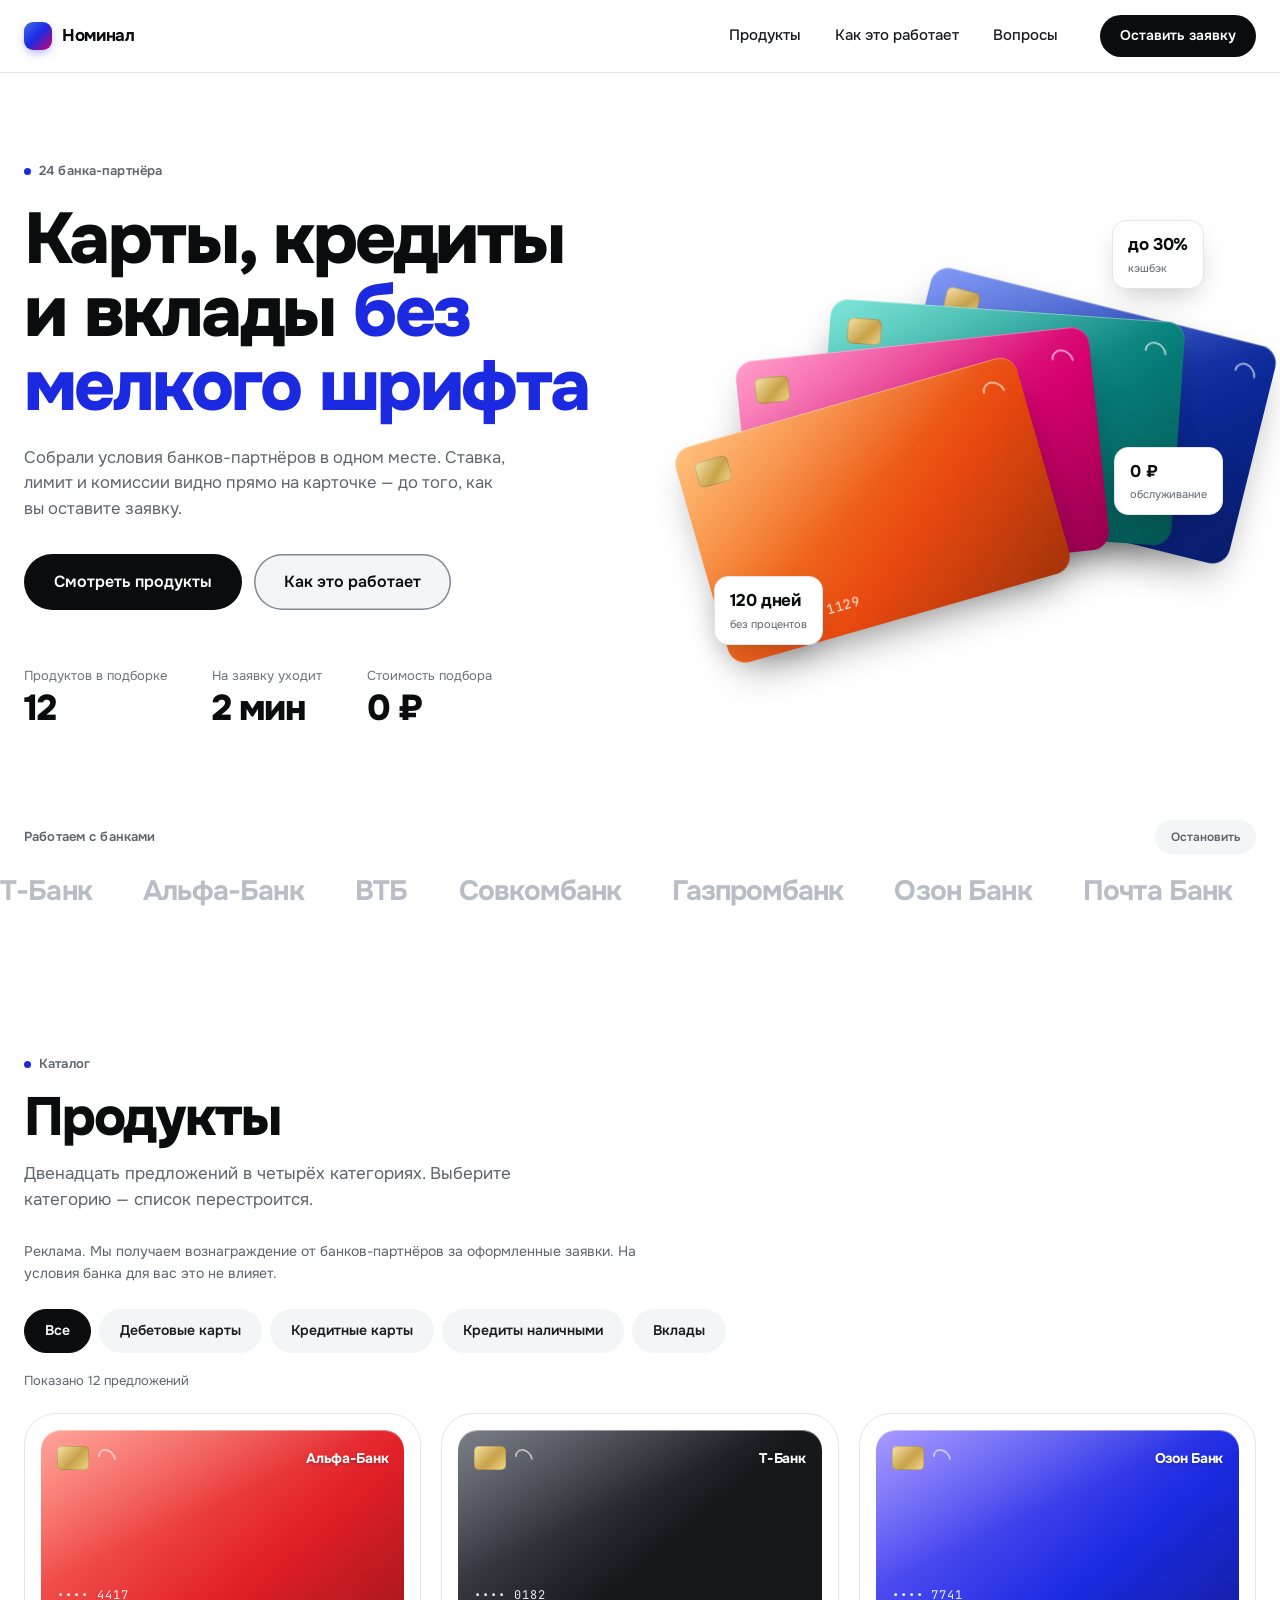
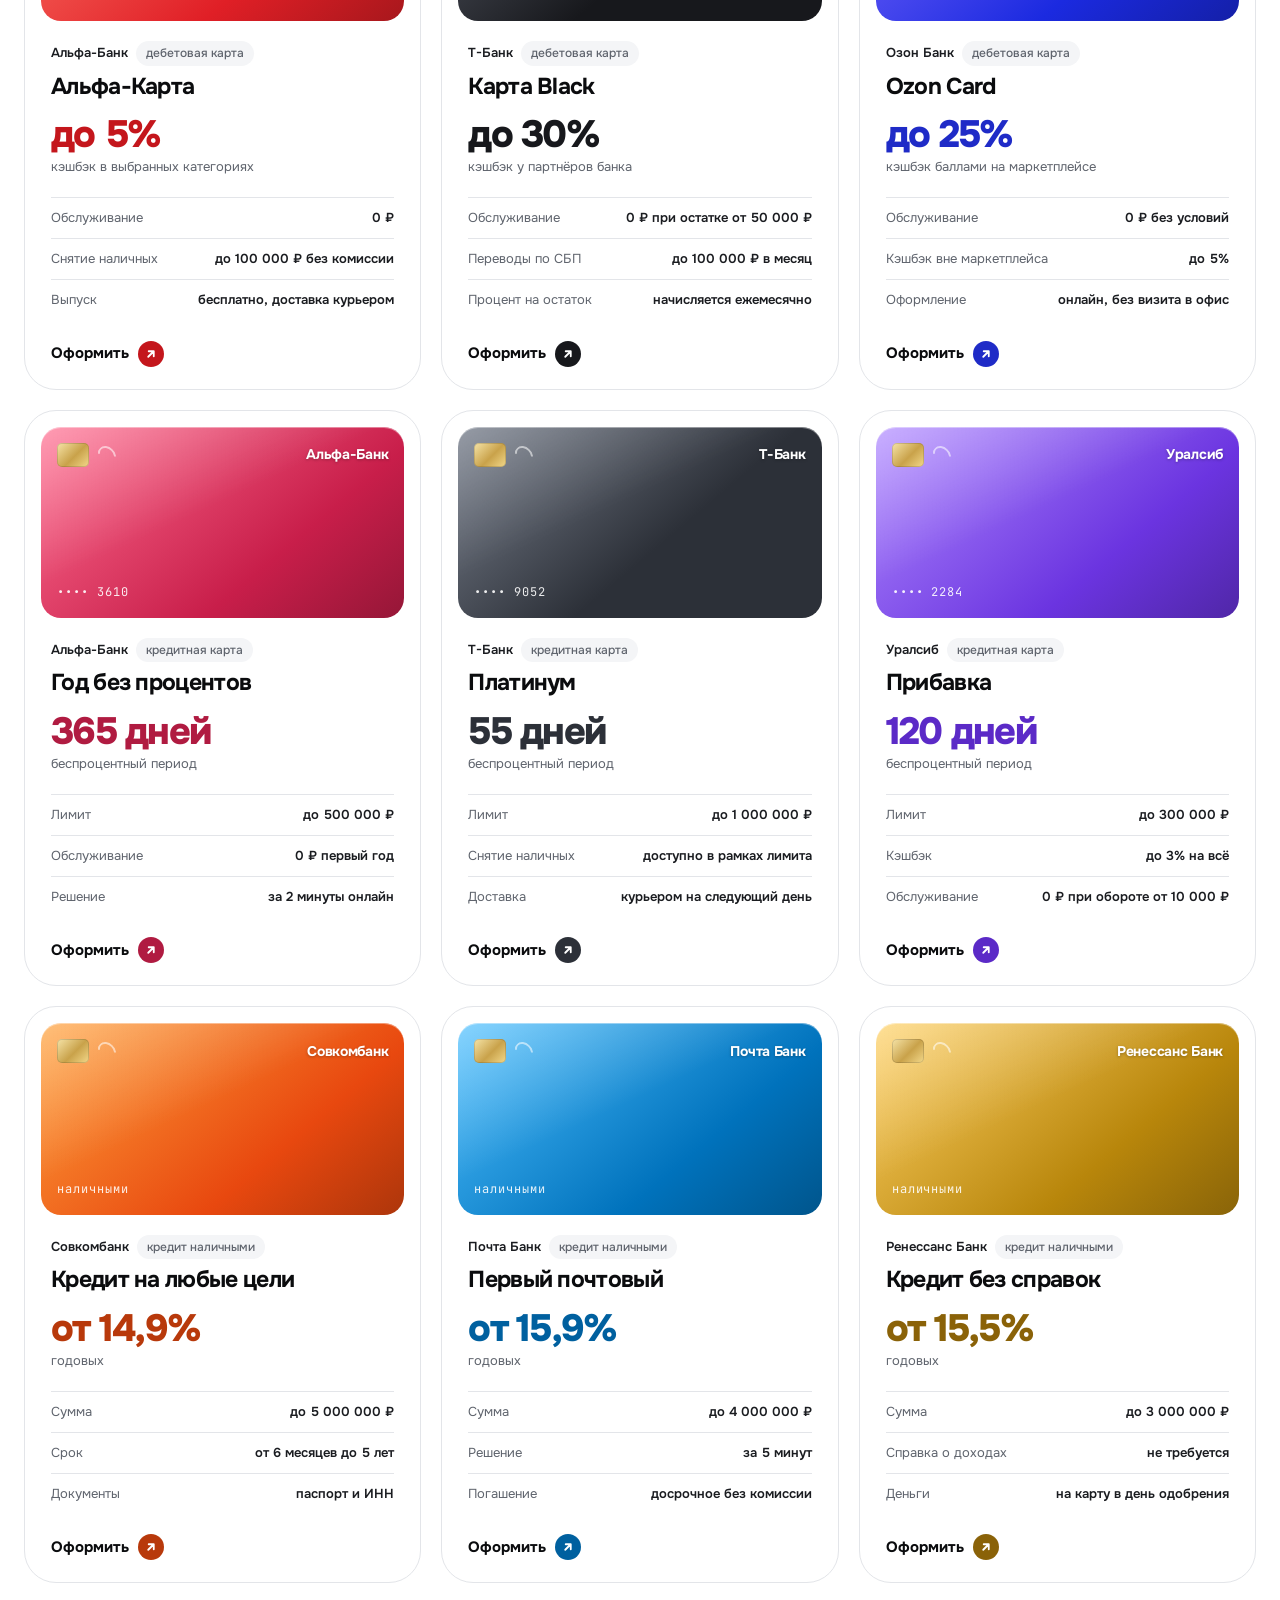
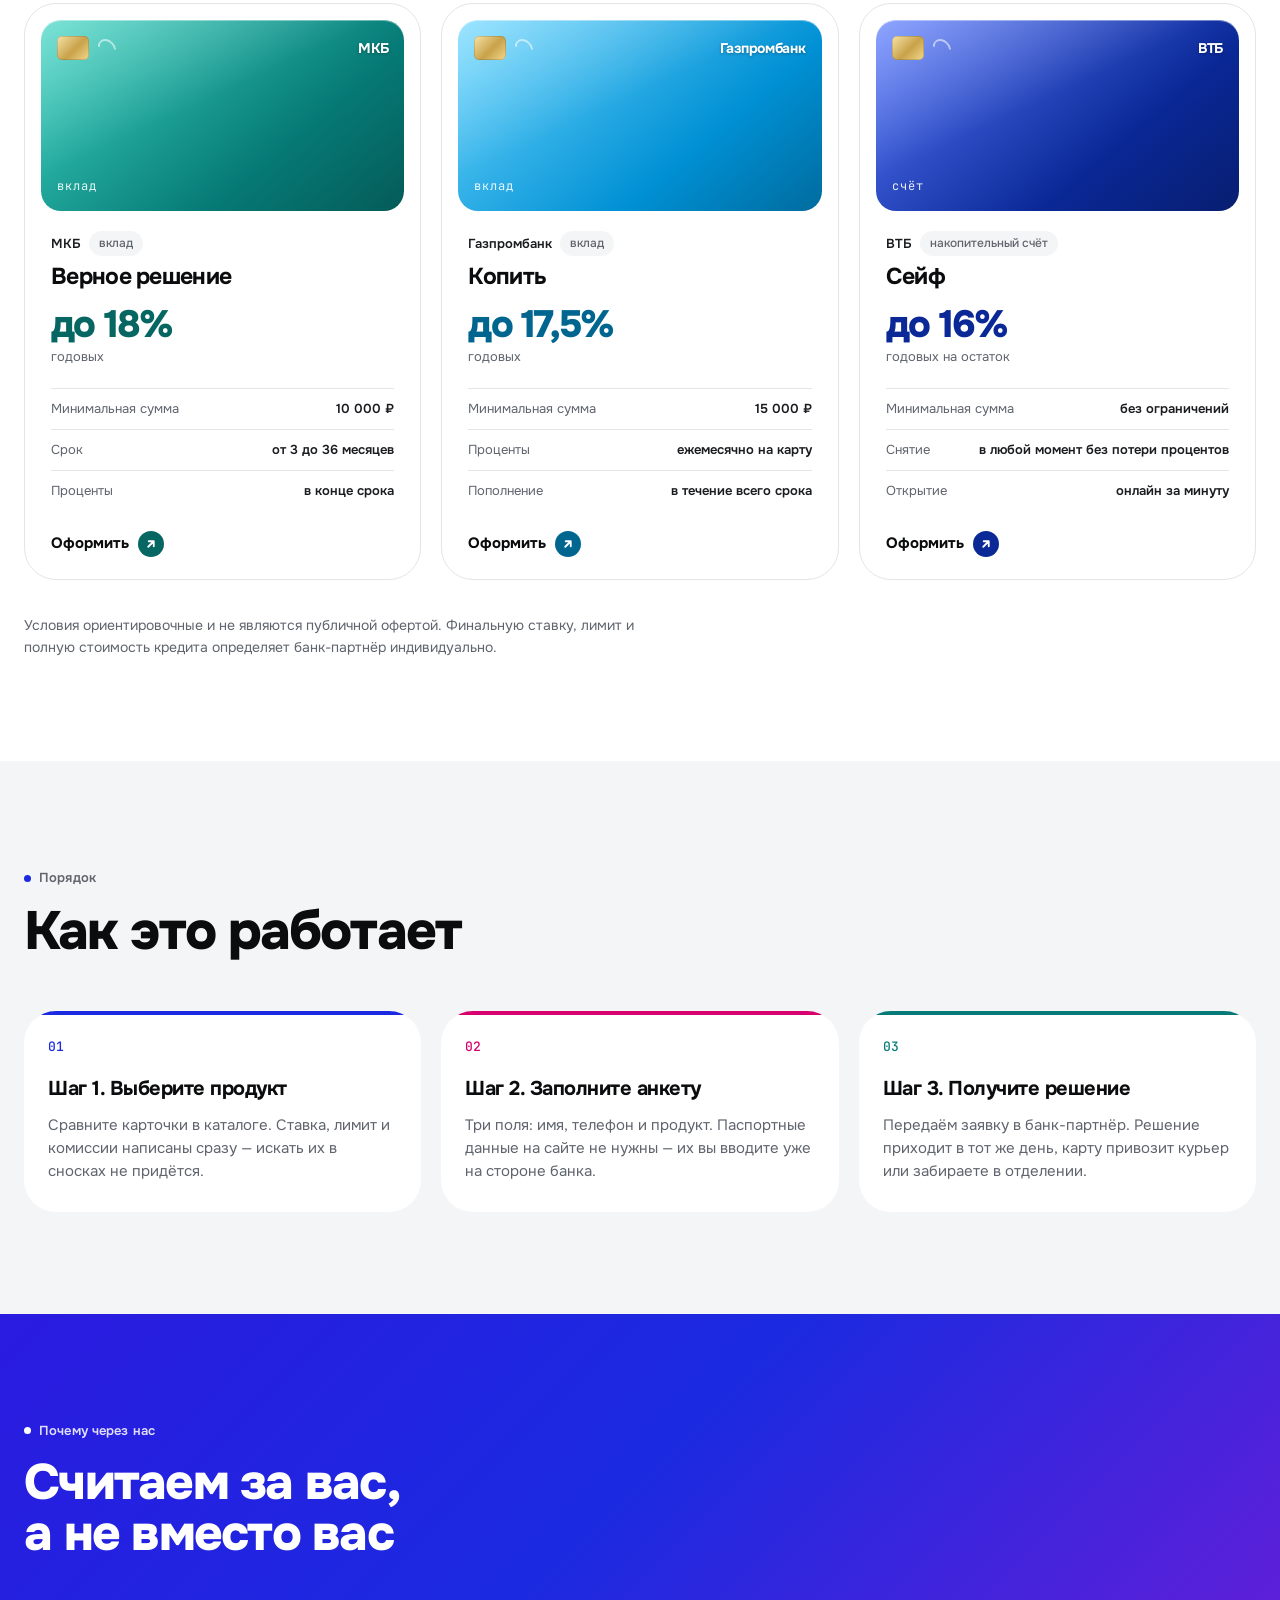
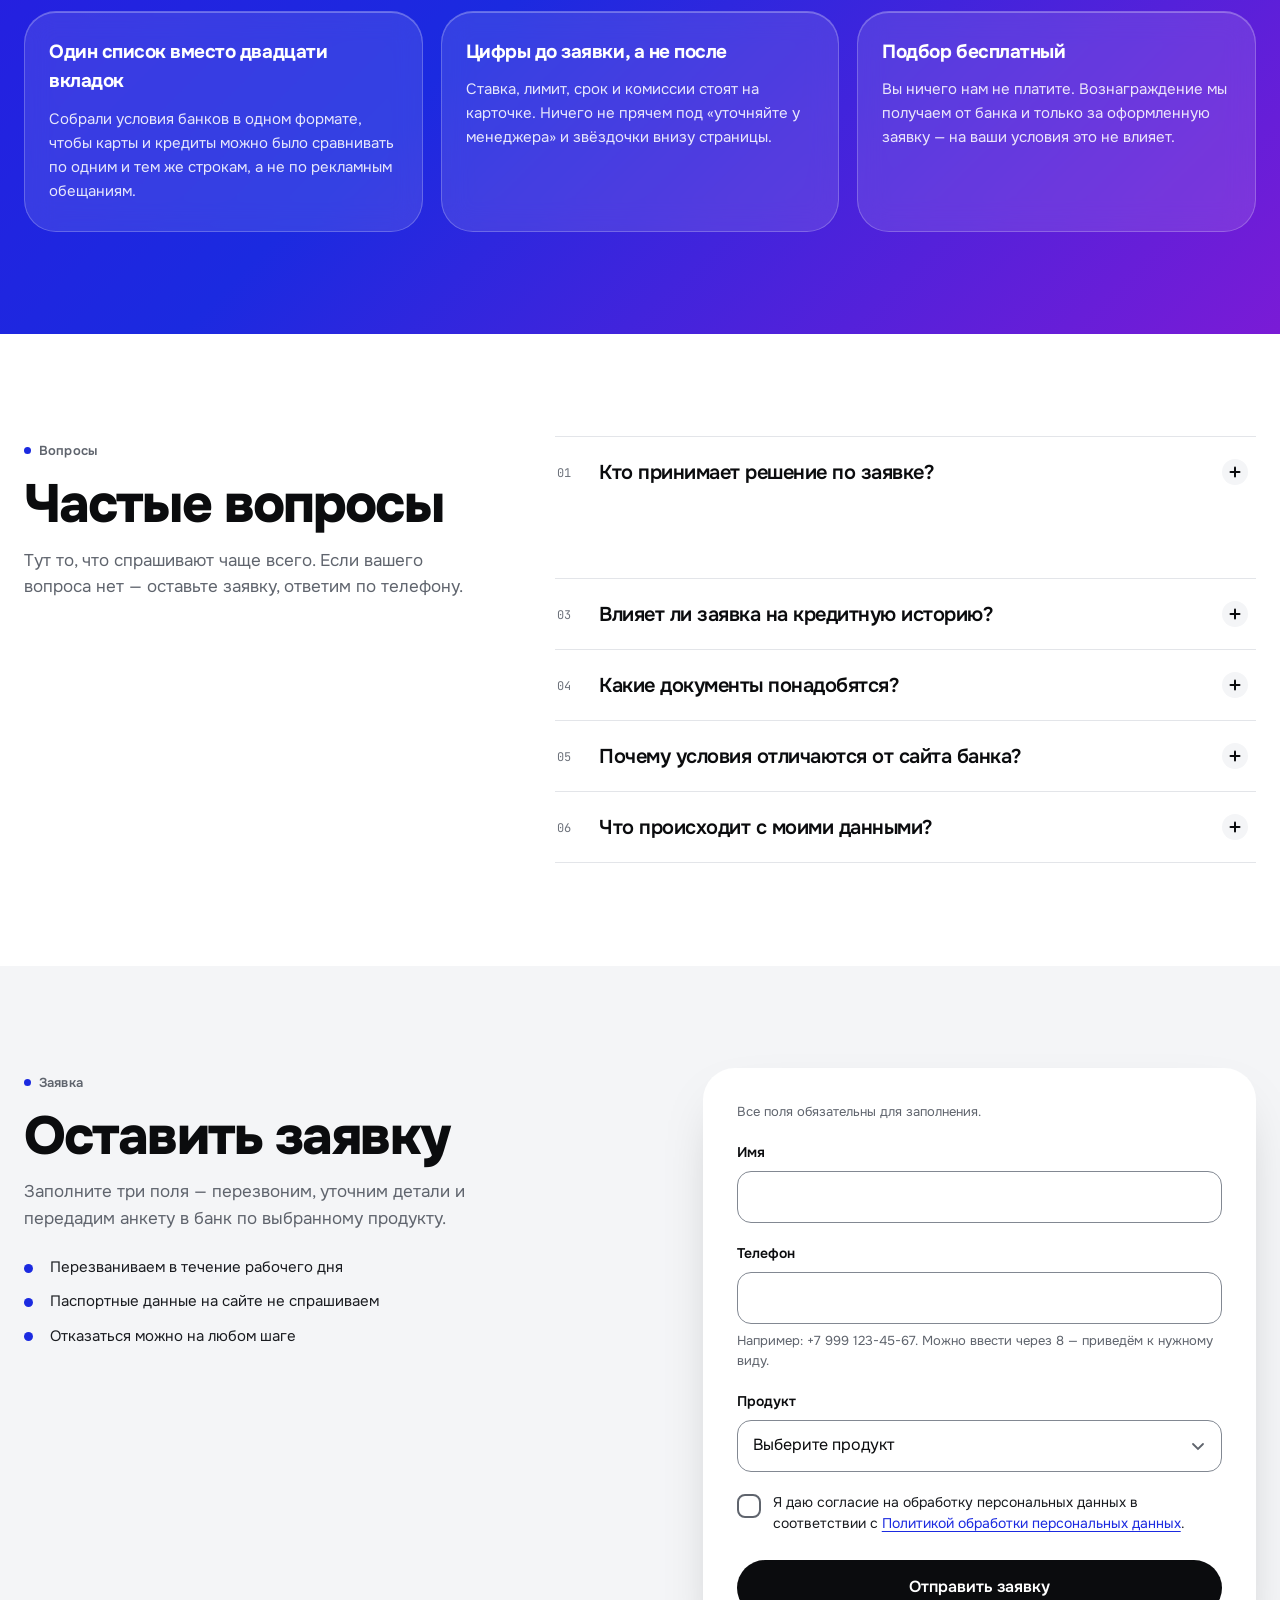
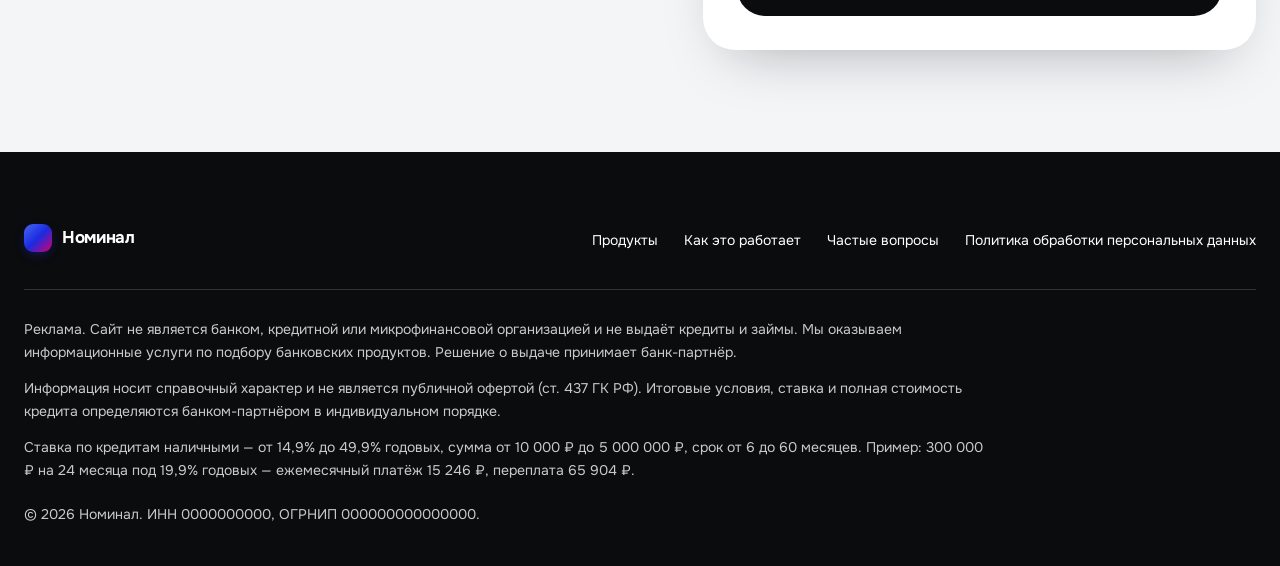
==== commit ced0a4ab: "Карты раскрываются веером при загрузке + логотипы банков на пластике - при открытии сайта карты лежа" ====
--- a/index.html
+++ b/index.html
@@ -149,7 +149,10 @@
 
         <!-- ДЕБЕТОВЫЕ -->
         <li class="card reveal" data-cat="debit" style="--c:#E01F26;--c2:#FF7A6B;--t:#C4161C">
-          <div class="card__art" aria-hidden="true"><span class="card__chip"></span><span class="card__wave"></span><span class="card__num">•••• 4417</span></div>
+          <div class="card__art" aria-hidden="true">
+            <span class="card__top"><span class="card__chip"></span><span class="card__wave"></span><span class="card__logo">Альфа-Банк</span></span>
+            <span class="card__num">•••• 4417</span>
+          </div>
           <p class="card__bank">Альфа-Банк <span class="card__tag">дебетовая карта</span></p>
           <h3 class="card__title" id="p1-t">Альфа-Карта</h3>
           <p class="card__hero"><b>до 5%</b><span>кэшбэк в выбранных категориях</span></p>
@@ -162,7 +165,10 @@
         </li>
 
         <li class="card reveal" data-cat="debit" style="--c:#17181C;--c2:#5A5F6B;--t:#17181C">
-          <div class="card__art card__art--dark" aria-hidden="true"><span class="card__chip"></span><span class="card__wave"></span><span class="card__num">•••• 0182</span></div>
+          <div class="card__art card__art--dark" aria-hidden="true">
+            <span class="card__top"><span class="card__chip"></span><span class="card__wave"></span><span class="card__logo">Т-Банк</span></span>
+            <span class="card__num">•••• 0182</span>
+          </div>
           <p class="card__bank">Т-Банк <span class="card__tag">дебетовая карта</span></p>
           <h3 class="card__title" id="p2-t">Карта Black</h3>
           <p class="card__hero"><b>до 30%</b><span>кэшбэк у партнёров банка</span></p>
@@ -175,7 +181,10 @@
         </li>
 
         <li class="card reveal" data-cat="debit" style="--c:#1B2AE0;--c2:#7E6BFF;--t:#1F2BC7">
-          <div class="card__art" aria-hidden="true"><span class="card__chip"></span><span class="card__wave"></span><span class="card__num">•••• 7741</span></div>
+          <div class="card__art" aria-hidden="true">
+            <span class="card__top"><span class="card__chip"></span><span class="card__wave"></span><span class="card__logo">Озон Банк</span></span>
+            <span class="card__num">•••• 7741</span>
+          </div>
           <p class="card__bank">Озон Банк <span class="card__tag">дебетовая карта</span></p>
           <h3 class="card__title" id="p3-t">Ozon Card</h3>
           <p class="card__hero"><b>до 25%</b><span>кэшбэк баллами на маркетплейсе</span></p>
@@ -189,7 +198,10 @@
 
         <!-- КРЕДИТНЫЕ -->
         <li class="card reveal" data-cat="credit" style="--c:#C81E4A;--c2:#FF6E90;--t:#B01B41">
-          <div class="card__art" aria-hidden="true"><span class="card__chip"></span><span class="card__wave"></span><span class="card__num">•••• 3610</span></div>
+          <div class="card__art" aria-hidden="true">
+            <span class="card__top"><span class="card__chip"></span><span class="card__wave"></span><span class="card__logo">Альфа-Банк</span></span>
+            <span class="card__num">•••• 3610</span>
+          </div>
           <p class="card__bank">Альфа-Банк <span class="card__tag">кредитная карта</span></p>
           <h3 class="card__title" id="p4-t">Год без процентов</h3>
           <p class="card__hero"><b>365 дней</b><span>беспроцентный период</span></p>
@@ -202,7 +214,10 @@
         </li>
 
         <li class="card reveal" data-cat="credit" style="--c:#2C3038;--c2:#7C8390;--t:#2C3038">
-          <div class="card__art card__art--dark" aria-hidden="true"><span class="card__chip"></span><span class="card__wave"></span><span class="card__num">•••• 9052</span></div>
+          <div class="card__art card__art--dark" aria-hidden="true">
+            <span class="card__top"><span class="card__chip"></span><span class="card__wave"></span><span class="card__logo">Т-Банк</span></span>
+            <span class="card__num">•••• 9052</span>
+          </div>
           <p class="card__bank">Т-Банк <span class="card__tag">кредитная карта</span></p>
           <h3 class="card__title" id="p5-t">Платинум</h3>
           <p class="card__hero"><b>55 дней</b><span>беспроцентный период</span></p>
@@ -215,7 +230,10 @@
         </li>
 
         <li class="card reveal" data-cat="credit" style="--c:#6B34E0;--c2:#B08BFF;--t:#5B2AC7">
-          <div class="card__art" aria-hidden="true"><span class="card__chip"></span><span class="card__wave"></span><span class="card__num">•••• 2284</span></div>
+          <div class="card__art" aria-hidden="true">
+            <span class="card__top"><span class="card__chip"></span><span class="card__wave"></span><span class="card__logo">Уралсиб</span></span>
+            <span class="card__num">•••• 2284</span>
+          </div>
           <p class="card__bank">Уралсиб <span class="card__tag">кредитная карта</span></p>
           <h3 class="card__title" id="p6-t">Прибавка</h3>
           <p class="card__hero"><b>120 дней</b><span>беспроцентный период</span></p>
@@ -229,7 +247,10 @@
 
         <!-- КРЕДИТЫ -->
         <li class="card reveal" data-cat="loan" style="--c:#E8480F;--c2:#FFA23B;--t:#B8390B">
-          <div class="card__art" aria-hidden="true"><span class="card__chip"></span><span class="card__wave"></span><span class="card__num">наличными</span></div>
+          <div class="card__art" aria-hidden="true">
+            <span class="card__top"><span class="card__chip"></span><span class="card__wave"></span><span class="card__logo">Совкомбанк</span></span>
+            <span class="card__num">наличными</span>
+          </div>
           <p class="card__bank">Совкомбанк <span class="card__tag">кредит наличными</span></p>
           <h3 class="card__title" id="p7-t">Кредит на любые цели</h3>
           <p class="card__hero"><b>от 14,9%</b><span>годовых</span></p>
@@ -242,7 +263,10 @@
         </li>
 
         <li class="card reveal" data-cat="loan" style="--c:#0072BC;--c2:#4FC0FF;--t:#00609F">
-          <div class="card__art" aria-hidden="true"><span class="card__chip"></span><span class="card__wave"></span><span class="card__num">наличными</span></div>
+          <div class="card__art" aria-hidden="true">
+            <span class="card__top"><span class="card__chip"></span><span class="card__wave"></span><span class="card__logo">Почта Банк</span></span>
+            <span class="card__num">наличными</span>
+          </div>
           <p class="card__bank">Почта Банк <span class="card__tag">кредит наличными</span></p>
           <h3 class="card__title" id="p8-t">Первый почтовый</h3>
           <p class="card__hero"><b>от 15,9%</b><span>годовых</span></p>
@@ -255,7 +279,10 @@
         </li>
 
         <li class="card reveal" data-cat="loan" style="--c:#B8860B;--c2:#FFD166;--t:#8A6208">
-          <div class="card__art" aria-hidden="true"><span class="card__chip"></span><span class="card__wave"></span><span class="card__num">наличными</span></div>
+          <div class="card__art" aria-hidden="true">
+            <span class="card__top"><span class="card__chip"></span><span class="card__wave"></span><span class="card__logo">Ренессанс Банк</span></span>
+            <span class="card__num">наличными</span>
+          </div>
           <p class="card__bank">Ренессанс Банк <span class="card__tag">кредит наличными</span></p>
           <h3 class="card__title" id="p9-t">Кредит без справок</h3>
           <p class="card__hero"><b>от 15,5%</b><span>годовых</span></p>
@@ -269,7 +296,10 @@
 
         <!-- ВКЛАДЫ -->
         <li class="card reveal" data-cat="deposit" style="--c:#067A76;--c2:#3ED6C4;--t:#056662">
-          <div class="card__art" aria-hidden="true"><span class="card__chip"></span><span class="card__wave"></span><span class="card__num">вклад</span></div>
+          <div class="card__art" aria-hidden="true">
+            <span class="card__top"><span class="card__chip"></span><span class="card__wave"></span><span class="card__logo">МКБ</span></span>
+            <span class="card__num">вклад</span>
+          </div>
           <p class="card__bank">МКБ <span class="card__tag">вклад</span></p>
           <h3 class="card__title" id="p10-t">Верное решение</h3>
           <p class="card__hero"><b>до 18%</b><span>годовых</span></p>
@@ -282,7 +312,10 @@
         </li>
 
         <li class="card reveal" data-cat="deposit" style="--c:#0090D4;--c2:#6FD8FF;--t:#00668F">
-          <div class="card__art" aria-hidden="true"><span class="card__chip"></span><span class="card__wave"></span><span class="card__num">вклад</span></div>
+          <div class="card__art" aria-hidden="true">
+            <span class="card__top"><span class="card__chip"></span><span class="card__wave"></span><span class="card__logo">Газпромбанк</span></span>
+            <span class="card__num">вклад</span>
+          </div>
           <p class="card__bank">Газпромбанк <span class="card__tag">вклад</span></p>
           <h3 class="card__title" id="p11-t">Копить</h3>
           <p class="card__hero"><b>до 17,5%</b><span>годовых</span></p>
@@ -295,7 +328,10 @@
         </li>
 
         <li class="card reveal" data-cat="deposit" style="--c:#0A2896;--c2:#5A7BFF;--t:#0A2896">
-          <div class="card__art" aria-hidden="true"><span class="card__chip"></span><span class="card__wave"></span><span class="card__num">счёт</span></div>
+          <div class="card__art" aria-hidden="true">
+            <span class="card__top"><span class="card__chip"></span><span class="card__wave"></span><span class="card__logo">ВТБ</span></span>
+            <span class="card__num">счёт</span>
+          </div>
           <p class="card__bank">ВТБ <span class="card__tag">накопительный счёт</span></p>
           <h3 class="card__title" id="p12-t">Сейф</h3>
           <p class="card__hero"><b>до 16%</b><span>годовых на остаток</span></p>
--- a/css/style.css
+++ b/css/style.css
@@ -245,6 +245,33 @@
 .fan--3{ transform: translate3d(calc(-50% + var(--px)*14px), calc(-50% + var(--py)*14px), 0) rotate(4deg)  translate(10%, -10%); }
 .fan--4{ transform: translate3d(calc(-50% + var(--px)*8px),  calc(-50% + var(--py)*8px), 0)  rotate(14deg) translate(30%, -24%); }
 
+/* ── раскрытие веера при загрузке ──────────────────────────
+   До класса .is-open карты лежат стопкой, потом расходятся
+   лепестками. Правила ниже специфичнее .fan--N, поэтому
+   перебивают их. Без JS класс .js не появится, стопка не
+   сработает и карты сразу нарисуются веером. */
+.js .scene:not(.is-open) .fan{ transition-duration: 0s; }
+.js .scene:not(.is-open) .fan--4{ transform: translate(-50%,-50%) rotate(-5deg) scale(.90); }
+.js .scene:not(.is-open) .fan--3{ transform: translate(-50%,-50%) rotate(-2deg) scale(.92); }
+.js .scene:not(.is-open) .fan--2{ transform: translate(-50%,-50%) rotate(2deg)  scale(.94); }
+.js .scene:not(.is-open) .fan--1{ transform: translate(-50%,-50%) rotate(5deg)  scale(.96); }
+.js .scene:not(.is-open) .bub{ opacity: 0; transform: scale(.84) translateY(8px); }
+
+.scene .fan{ transition: transform .85s cubic-bezier(.18,.86,.24,1.06); }
+.scene .bub{ transition: transform .55s cubic-bezier(.18,.9,.24,1.12), opacity .4s ease; }
+
+.scene.is-open .fan--4{ transition-delay: .00s; }
+.scene.is-open .fan--3{ transition-delay: .09s; }
+.scene.is-open .fan--2{ transition-delay: .18s; }
+.scene.is-open .fan--1{ transition-delay: .27s; }
+.scene.is-open .bub--a{ transition-delay: .52s; }
+.scene.is-open .bub--c{ transition-delay: .60s; }
+.scene.is-open .bub--b{ transition-delay: .68s; }
+
+/* веер раскрылся — дальше короткая реакция на курсор, без задержек */
+.scene.is-live .fan,
+.scene.is-live .bub{ transition-duration: .45s; transition-delay: 0s; }
+
 .bub{
   position: absolute; padding: 11px 15px; border-radius: 14px;
   display: grid; gap: 1px;
@@ -351,17 +378,27 @@
     linear-gradient(155deg, rgba(255,255,255,.20) 0%, rgba(255,255,255,0) 42%),
     linear-gradient(140deg, var(--c2) 0%, var(--c) 58%);
 }
+.card__top{ display: flex; align-items: center; gap: 10px; }
 .card__chip{
-  width: 32px; height: 24px; border-radius: 5px;
+  width: 32px; height: 24px; border-radius: 5px; flex: none;
   background: linear-gradient(135deg, #F6E4A8 0%, #C9A24A 55%, #F3D98B 100%);
   box-shadow: inset 0 0 0 1px rgba(0,0,0,.14);
 }
 /* «волны» бесконтактной оплаты */
 .card__wave{
-  position: absolute; top: 18px; right: 16px; width: 20px; height: 24px;
+  width: 16px; height: 20px; flex: none;
   border-radius: 50%;
   border: 2px solid rgba(255,255,255,.55); border-left-color: transparent; border-bottom-color: transparent;
   transform: rotate(-45deg);
+}
+/* Название банка на пластике. Блок card__art помечен aria-hidden,
+   поэтому скринридер прочитает банк один раз — из строки под картой.
+   Захотите настоящий логотип — замените span на <img src="img/банк.svg" alt=""> */
+.card__logo{
+  margin-left: auto; max-width: 58%;
+  font-size: 14px; font-weight: 700; letter-spacing: -.02em;
+  color: #fff; text-align: right; line-height: 1.15;
+  text-shadow: 0 1px 3px rgba(0,0,0,.28);
 }
 .card__num{
   font-family: var(--mono); font-size: 12px; letter-spacing: .08em;
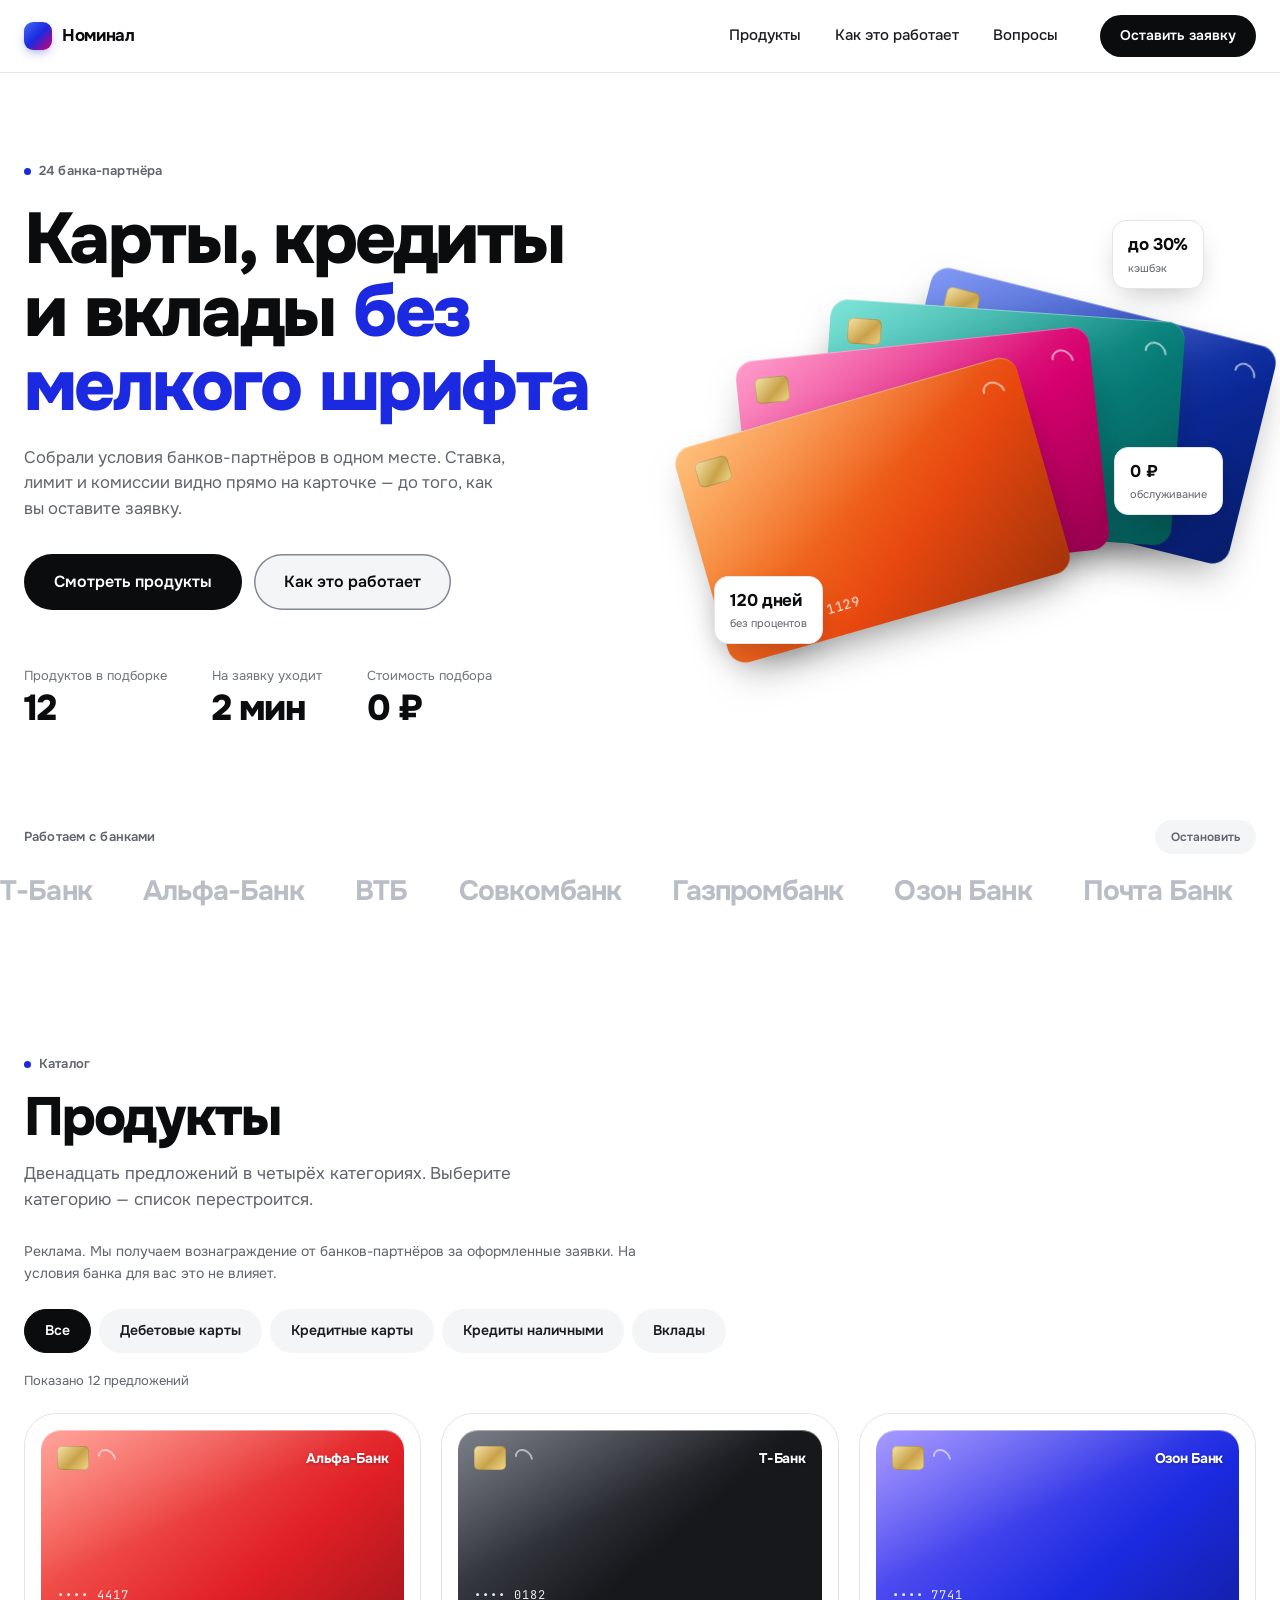
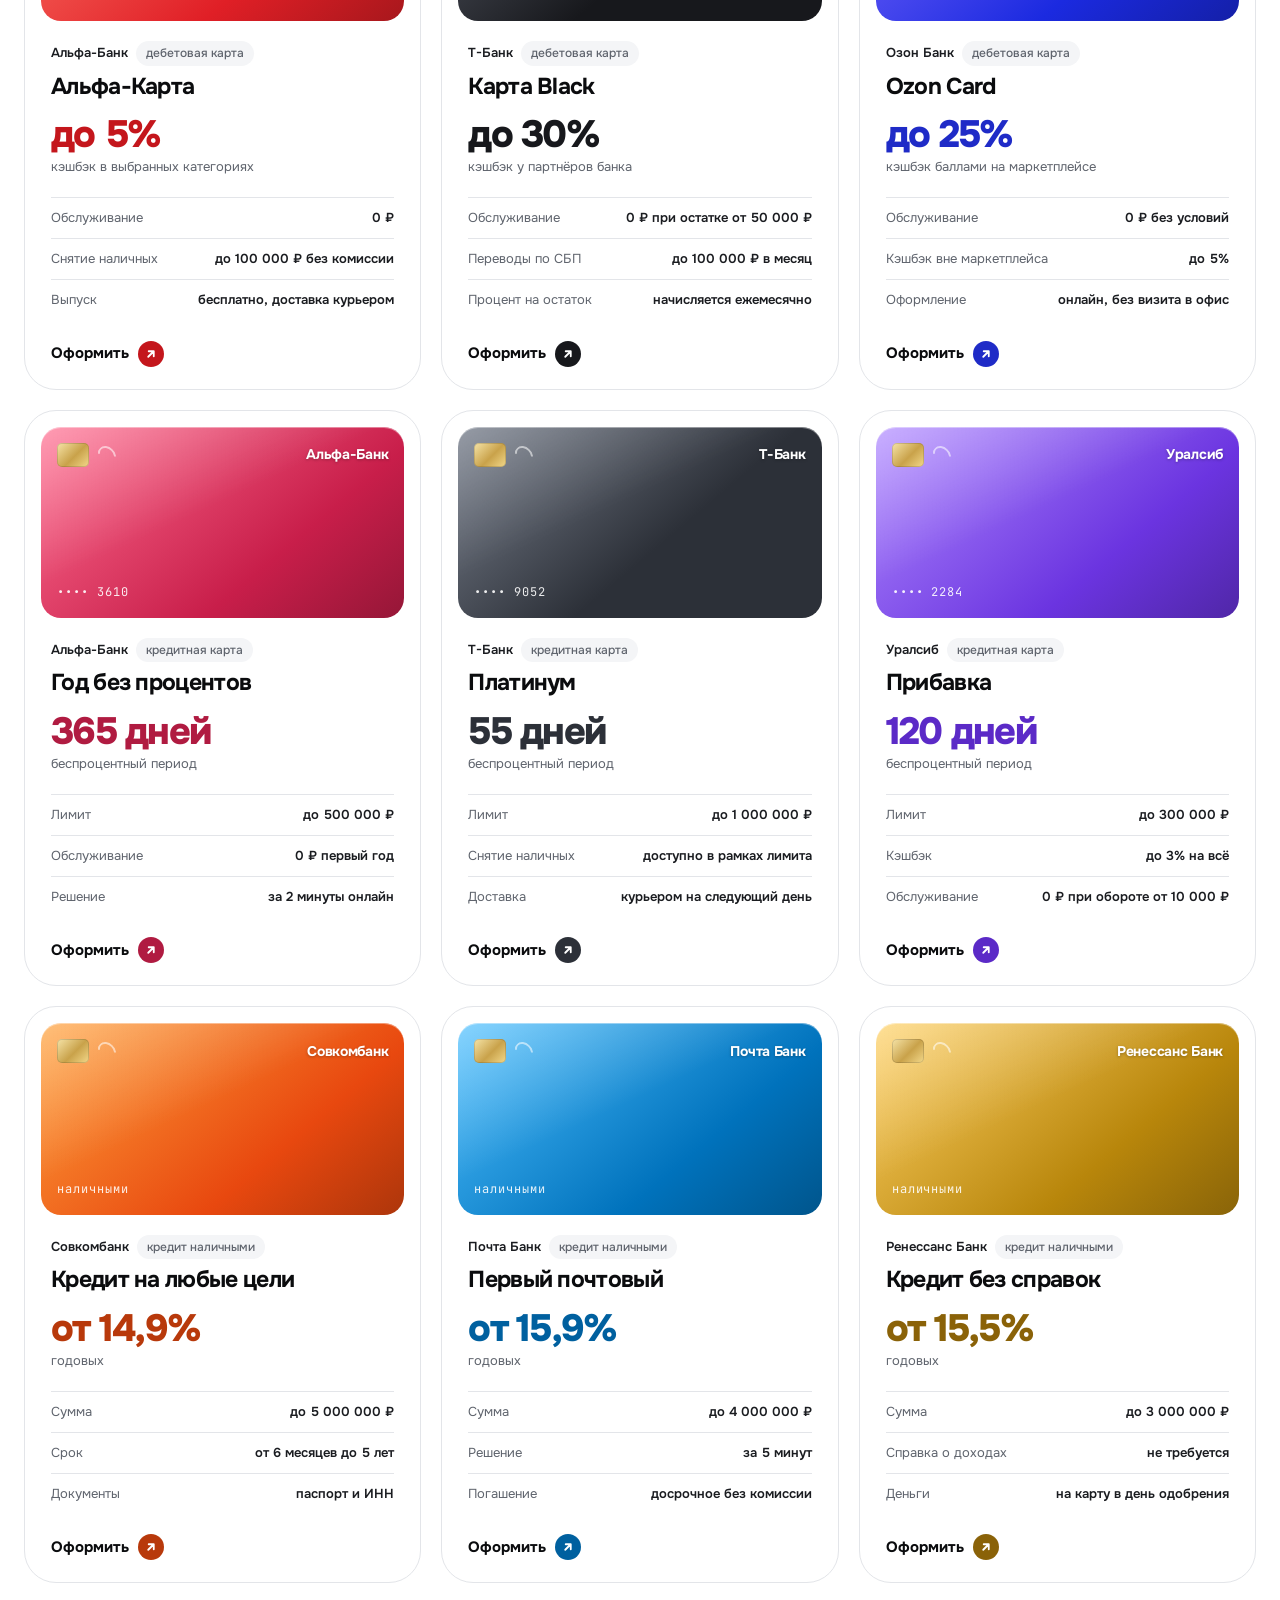
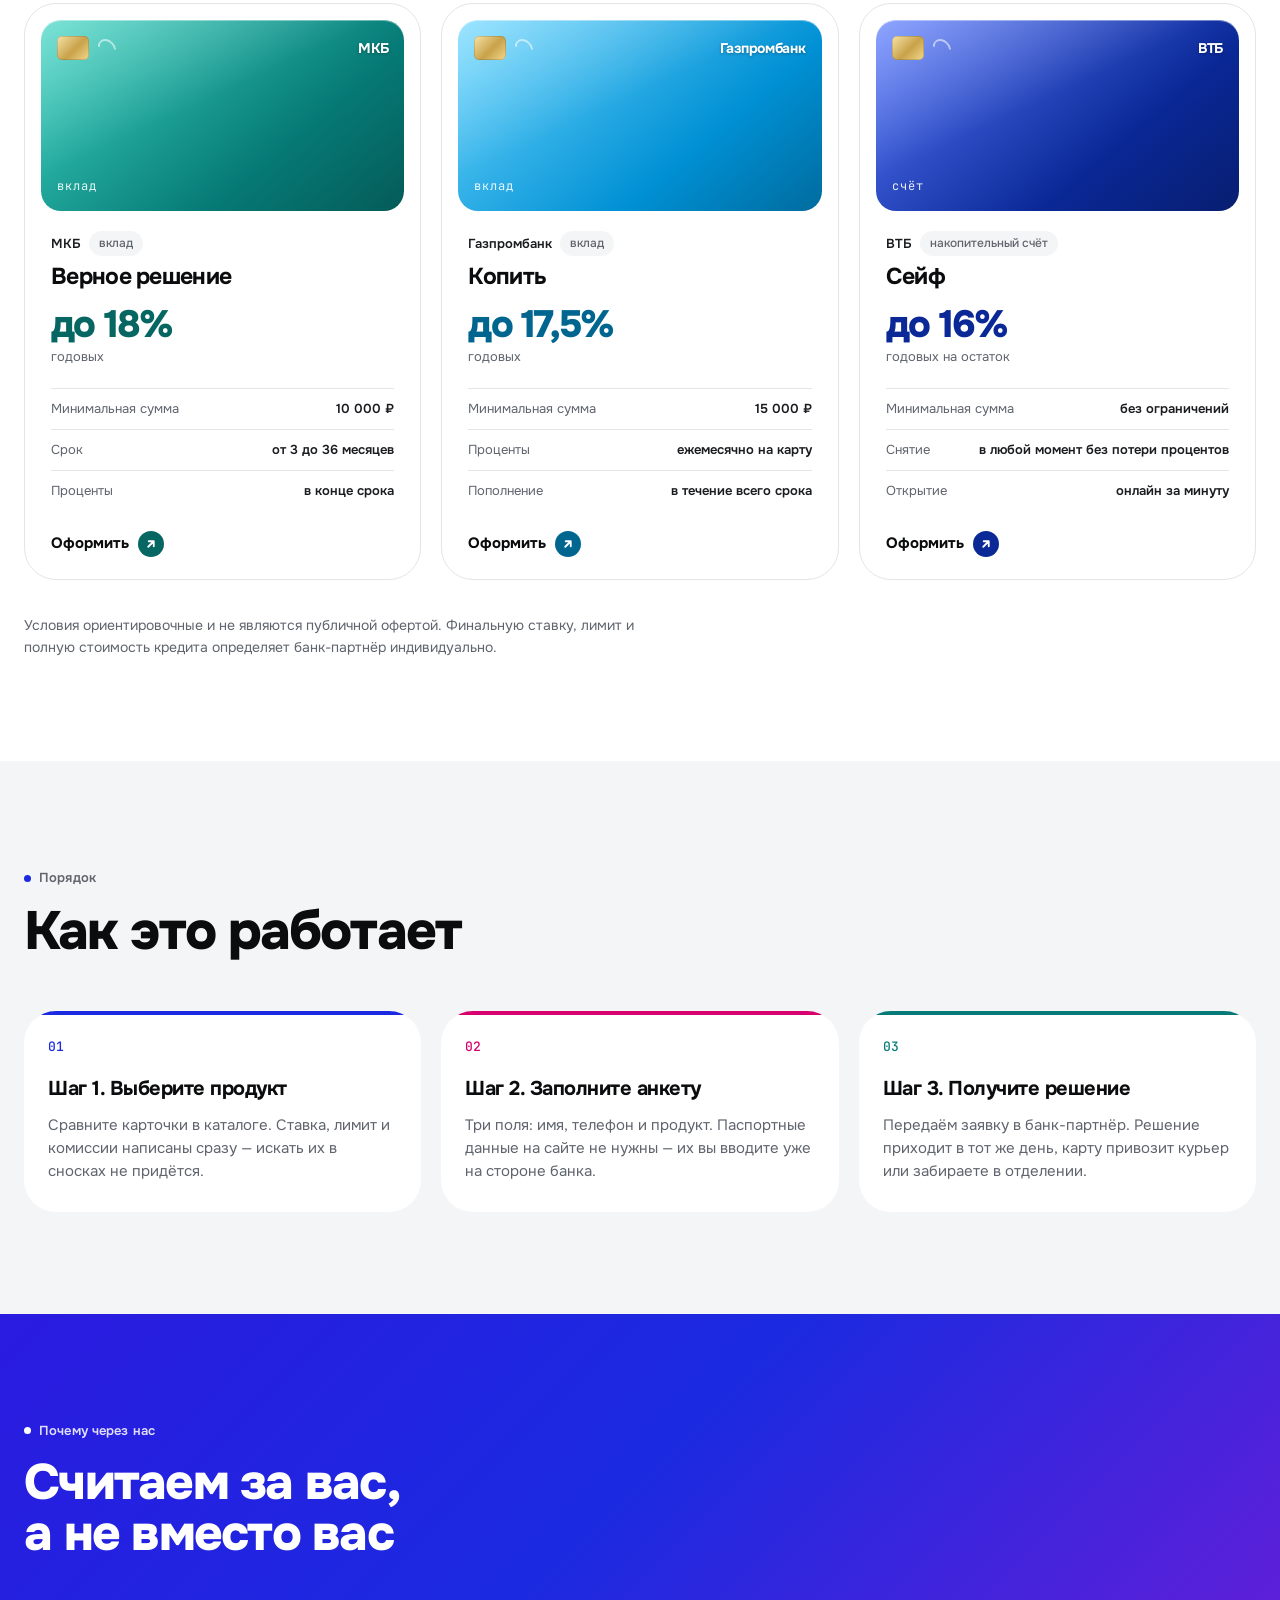
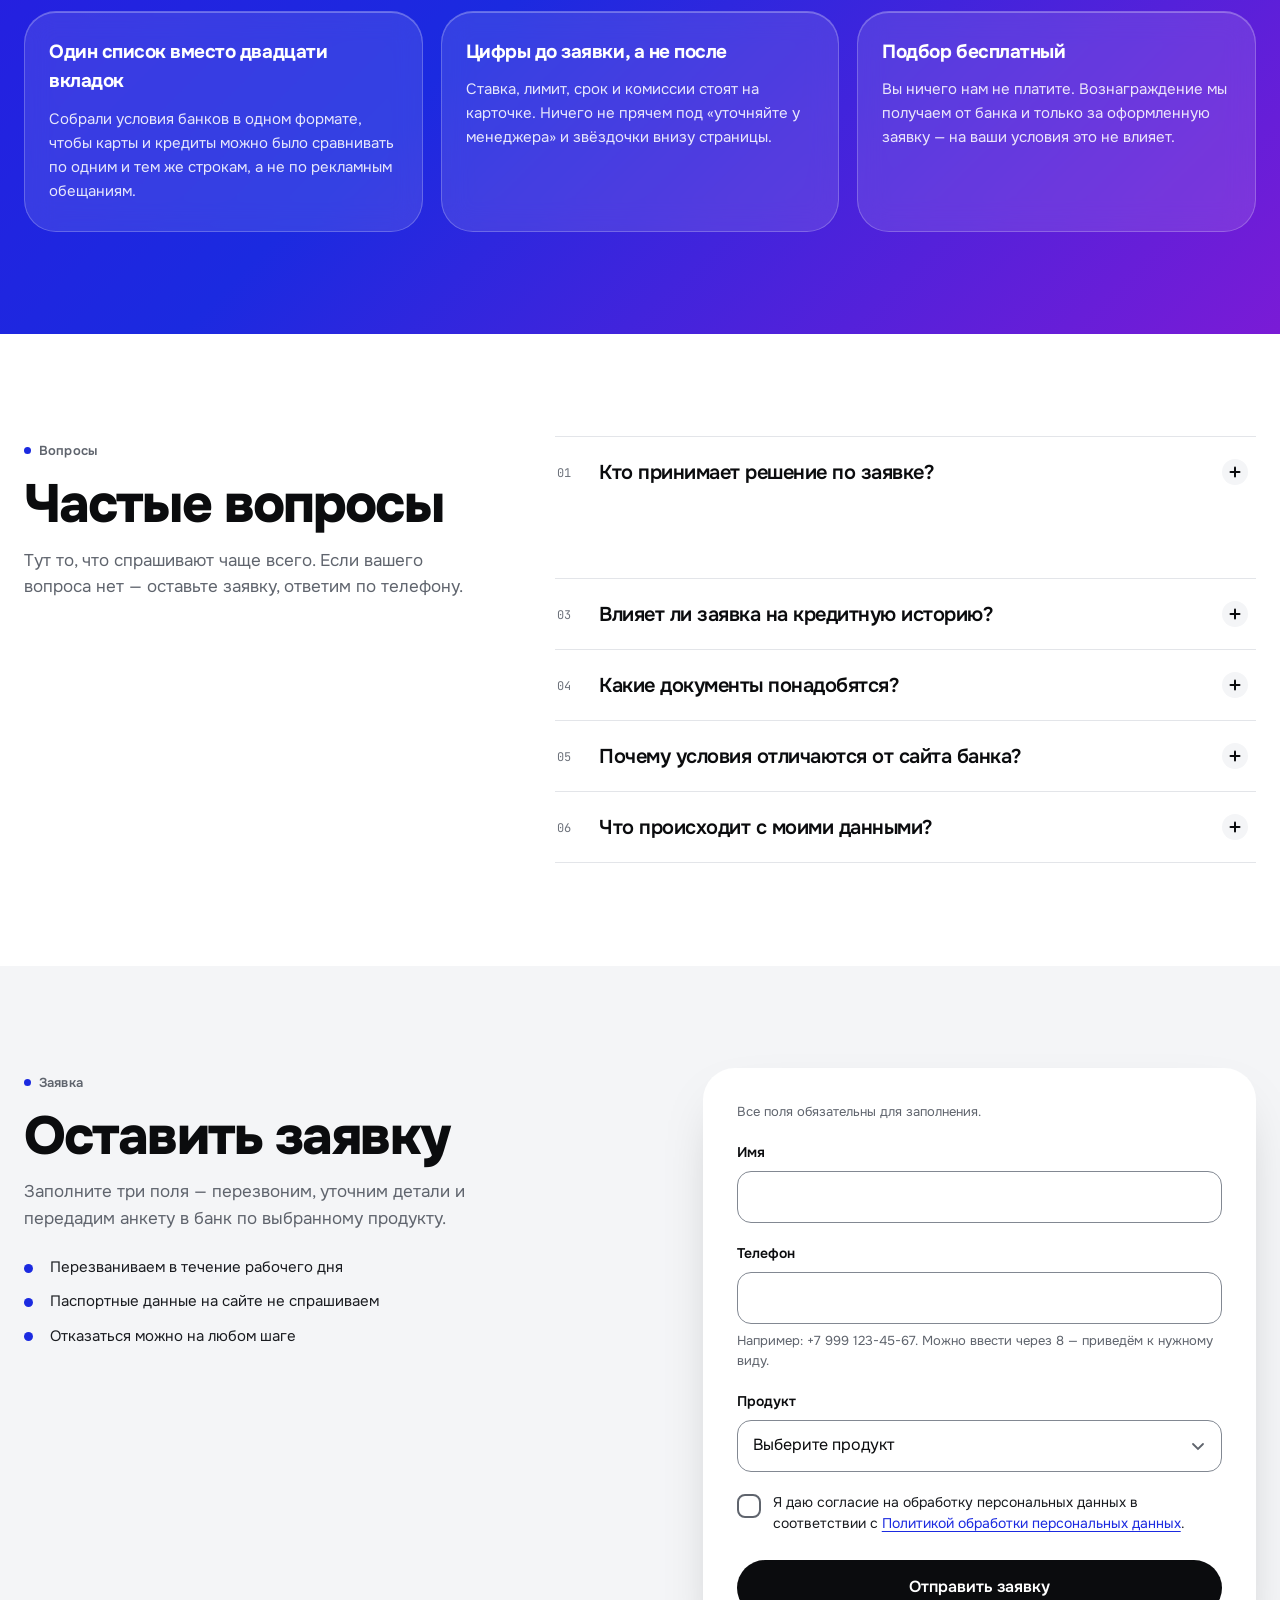
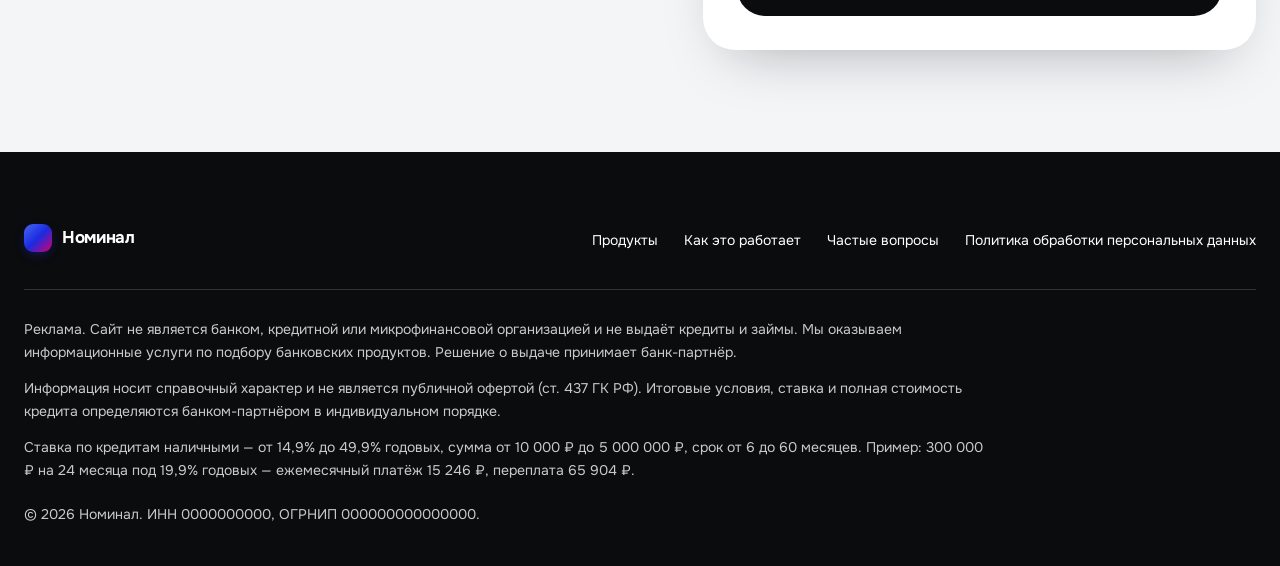
==== commit 6ca74775: "Версионирование стилей и скрипта, чтобы правки не залипали в кеше GitHub Pages отдаёт assets с max-a" ====
--- a/index.html
+++ b/index.html
@@ -9,11 +9,11 @@
 <meta property="og:type" content="website">
 <meta property="og:title" content="НОМИНАЛ — карты, кредиты и вклады без мелкого шрифта">
 <meta property="og:description" content="Условия банков-партнёров в одном месте. Ставка, лимит и комиссии — на карточке, до того как вы оставите заявку.">
-<link rel="icon" href="favicon.svg" type="image/svg+xml">
+<link rel="icon" href="favicon.svg?v=4" type="image/svg+xml">
 <link rel="preconnect" href="https://fonts.googleapis.com">
 <link rel="preconnect" href="https://fonts.gstatic.com" crossorigin>
 <link href="https://fonts.googleapis.com/css2?family=Onest:wght@400;500;600;700;800&family=JetBrains+Mono:wght@400;500&display=swap" rel="stylesheet">
-<link rel="stylesheet" href="css/style.css">
+<link rel="stylesheet" href="css/style.css?v=4">
 <script>document.documentElement.classList.add('js');</script>
 </head>
 <body>
@@ -597,6 +597,6 @@
   </div>
 </footer>
 
-<script src="js/app.js"></script>
+<script src="js/app.js?v=4"></script>
 </body>
 </html>
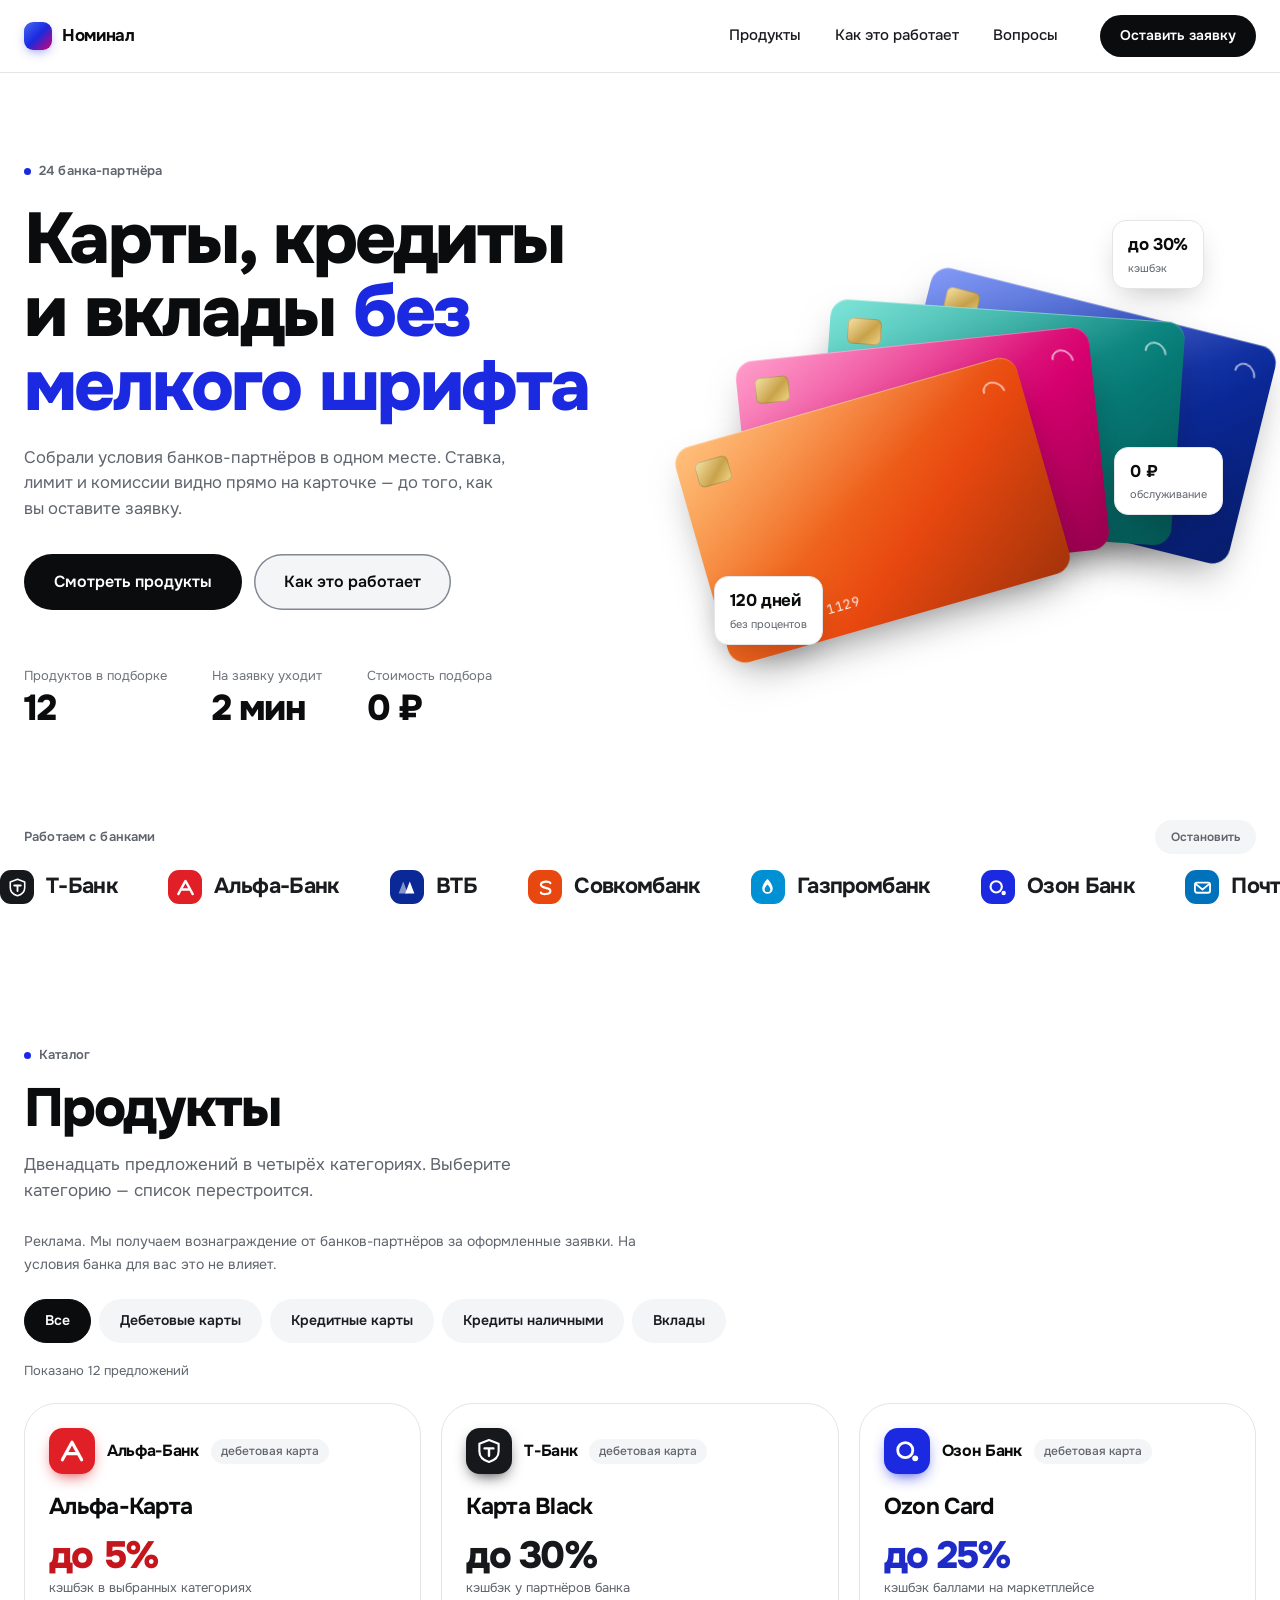
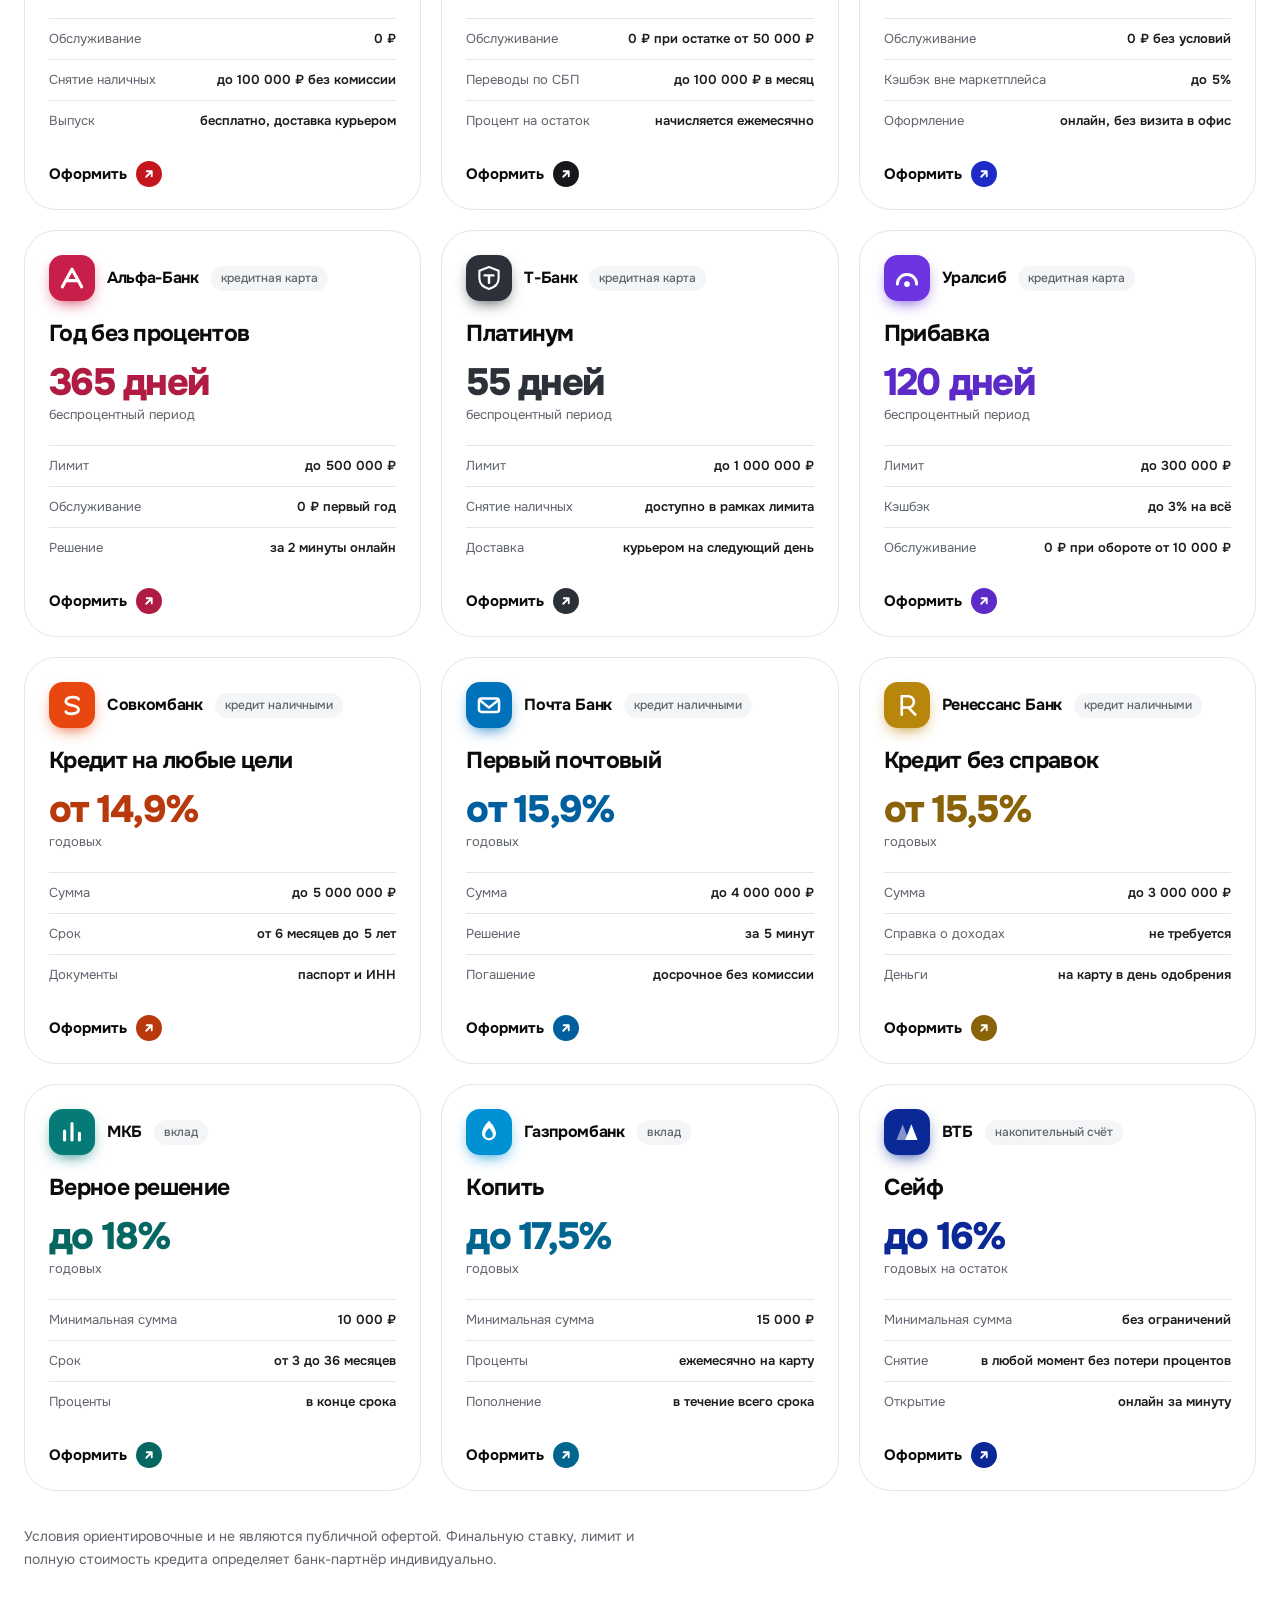
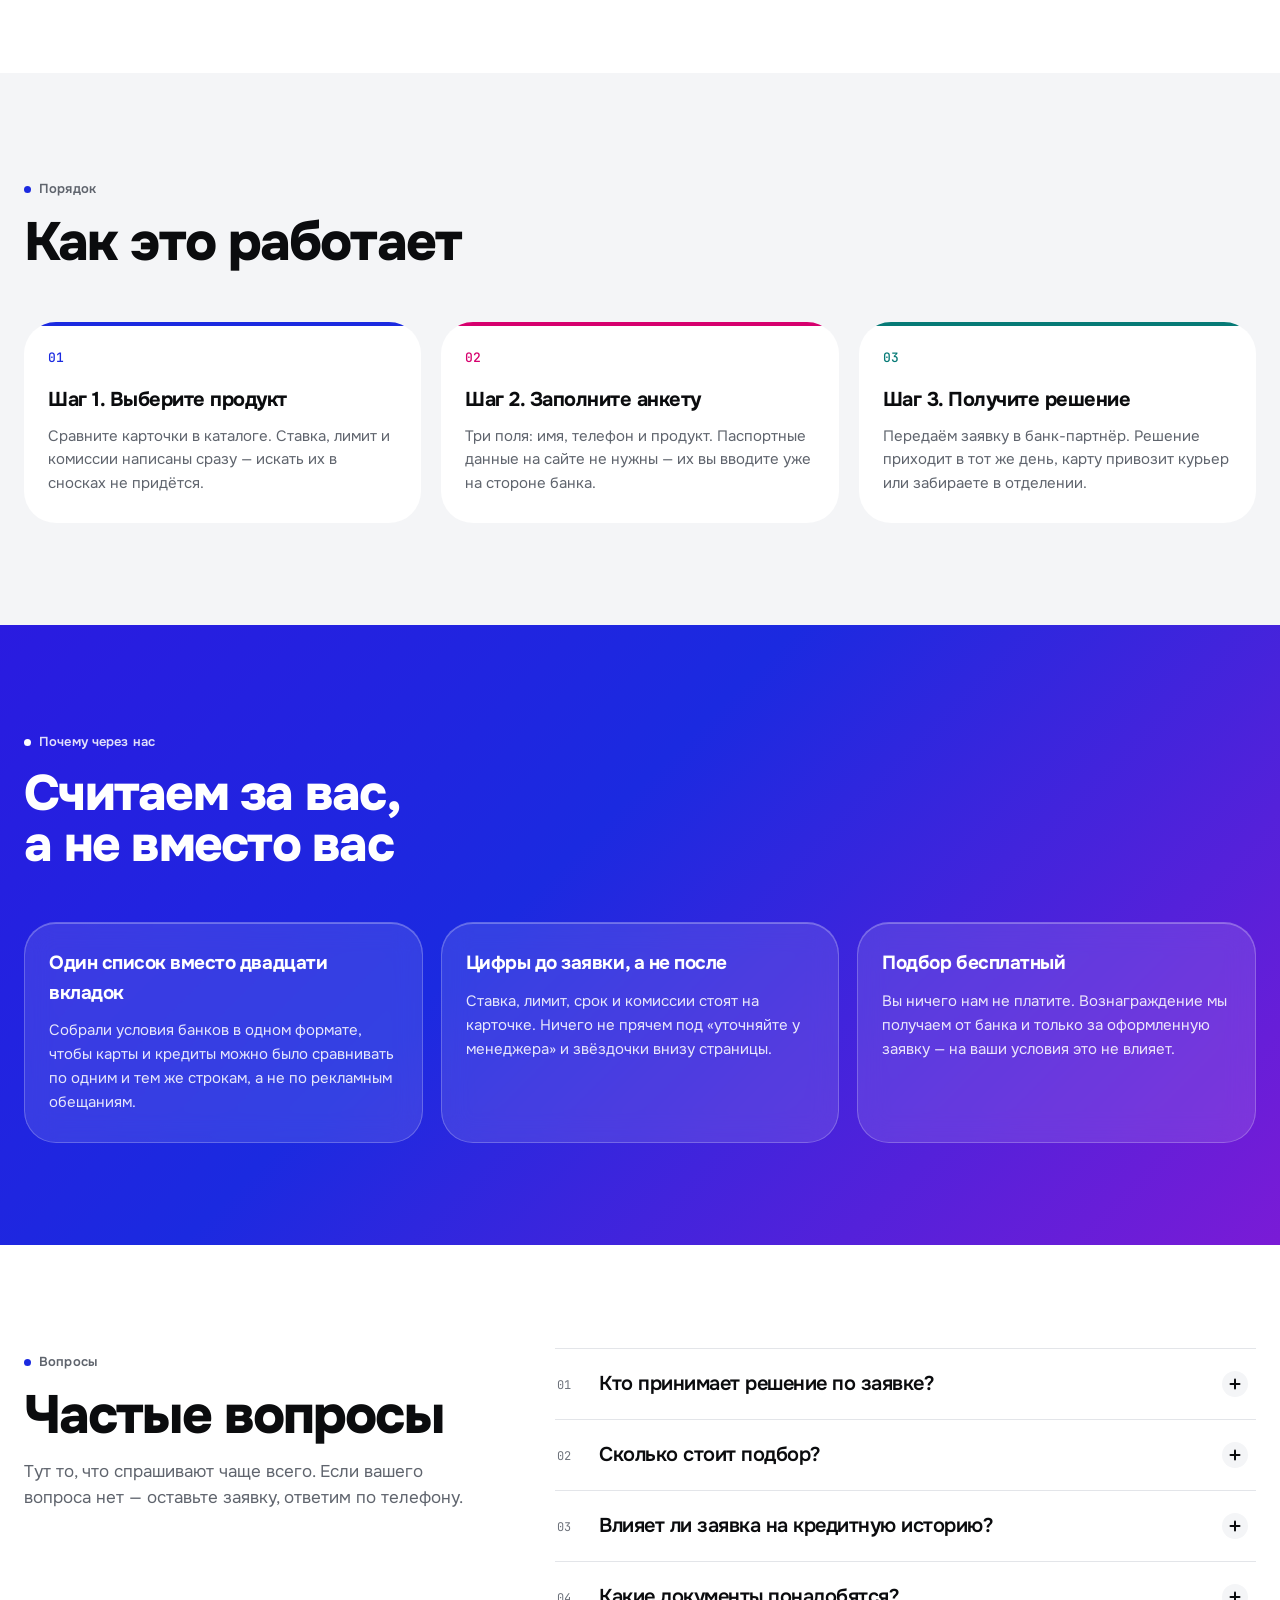
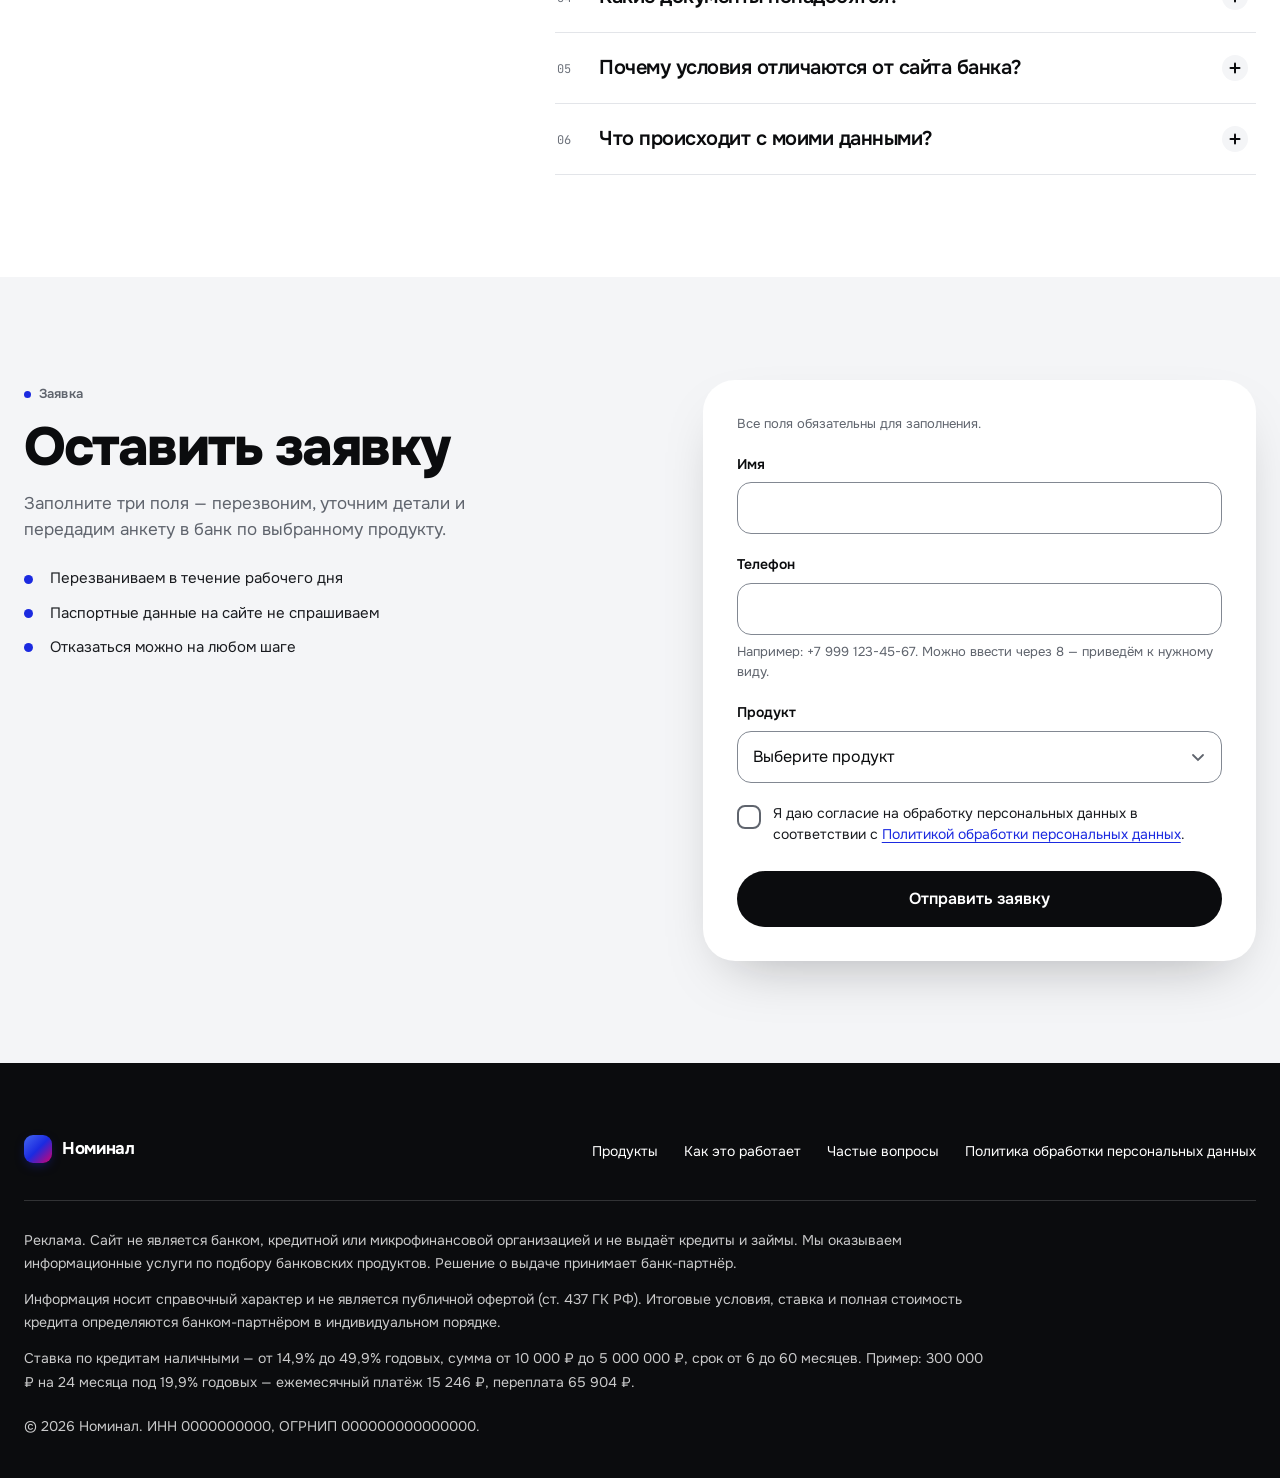
==== commit 7c2d7e34: "Логотипы банков вместо макетов пластика в карточках офферов - добавлен SVG-спрайт из 12 фирменных ма" ====
--- a/index.html
+++ b/index.html
@@ -9,14 +9,32 @@
 <meta property="og:type" content="website">
 <meta property="og:title" content="НОМИНАЛ — карты, кредиты и вклады без мелкого шрифта">
 <meta property="og:description" content="Условия банков-партнёров в одном месте. Ставка, лимит и комиссии — на карточке, до того как вы оставите заявку.">
-<link rel="icon" href="favicon.svg?v=4" type="image/svg+xml">
+<link rel="icon" href="favicon.svg?v=5" type="image/svg+xml">
 <link rel="preconnect" href="https://fonts.googleapis.com">
 <link rel="preconnect" href="https://fonts.gstatic.com" crossorigin>
 <link href="https://fonts.googleapis.com/css2?family=Onest:wght@400;500;600;700;800&family=JetBrains+Mono:wght@400;500&display=swap" rel="stylesheet">
-<link rel="stylesheet" href="css/style.css?v=4">
+<link rel="stylesheet" href="css/style.css?v=5">
 <script>document.documentElement.classList.add('js');</script>
 </head>
 <body>
+
+<!-- Векторные марки банков. Один набор, используется и на карточках, и в ленте.
+     Это собственные геометрические знаки в фирменных цветах.
+     Придут официальные SVG от партнёрки — меняете содержимое symbol, и всё встанет само. -->
+<svg class="sprite" aria-hidden="true" focusable="false" style="position:absolute;width:0;height:0;overflow:hidden">
+  <symbol id="lg-alfa" viewBox="0 0 32 32"><g fill="none" stroke="currentColor" stroke-width="3.6" stroke-linecap="round" stroke-linejoin="round"><path d="M5 26 16 6l11 20"/><path d="M10.5 19h11"/></g></symbol>
+  <symbol id="lg-tbank" viewBox="0 0 32 32"><g fill="none" stroke="currentColor" stroke-linecap="round" stroke-linejoin="round"><path d="M16 3.5 27 7.6v8.6c0 5.9-4.7 10.4-11 12.3-6.3-1.9-11-6.4-11-12.3V7.6z" stroke-width="2.4"/><path d="M11 13h10M16 13v8.5" stroke-width="2.8"/></g></symbol>
+  <symbol id="lg-ozon" viewBox="0 0 32 32"><circle cx="14" cy="15" r="8.6" fill="none" stroke="currentColor" stroke-width="3.2"/><circle cx="25.4" cy="24.4" r="3.4" fill="currentColor"/></symbol>
+  <symbol id="lg-vtb" viewBox="0 0 32 32"><path d="M4 25 11 7l7 18z" fill="currentColor" opacity=".5"/><path d="M14 25 21 7l7 18z" fill="currentColor"/></symbol>
+  <symbol id="lg-sovcom" viewBox="0 0 32 32"><path d="M23.5 9.5c0-3.6-14.5-3.6-14.5 2.4 0 6.2 14.5 3.1 14.5 9.3 0 6-14.5 6-14.5 2.4" fill="none" stroke="currentColor" stroke-width="3.2" stroke-linecap="round"/></symbol>
+  <symbol id="lg-gpb" viewBox="0 0 32 32"><path d="M16 3s-8 7.7-8 14.6a8 8 0 0 0 16 0C24 10.7 16 3 16 3zm0 20a4.4 4.4 0 0 1-4.4-4.4c0-2.7 4.4-7.2 4.4-7.2s4.4 4.5 4.4 7.2A4.4 4.4 0 0 1 16 23z" fill="currentColor"/></symbol>
+  <symbol id="lg-uralsib" viewBox="0 0 32 32"><path d="M5 23a11 11 0 0 1 22 0" fill="none" stroke="currentColor" stroke-width="3.4" stroke-linecap="round"/><circle cx="16" cy="23" r="3.2" fill="currentColor"/></symbol>
+  <symbol id="lg-renaissance" viewBox="0 0 32 32"><path d="M10 27V6h7.5a6.4 6.4 0 0 1 0 12.8H10M17.5 18.8 25.5 27" fill="none" stroke="currentColor" stroke-width="3" stroke-linecap="round" stroke-linejoin="round"/></symbol>
+  <symbol id="lg-mkb" viewBox="0 0 32 32"><path d="M7.5 25V15M16 25V6.5M24.5 25v-7.5" fill="none" stroke="currentColor" stroke-width="3.6" stroke-linecap="round"/></symbol>
+  <symbol id="lg-pochta" viewBox="0 0 32 32"><g fill="none" stroke="currentColor" stroke-width="2.8" stroke-linecap="round" stroke-linejoin="round"><rect x="4.5" y="8.5" width="23" height="15.5" rx="3"/><path d="M5.5 10.5 16 19l10.5-8.5"/></g></symbol>
+  <symbol id="lg-mts" viewBox="0 0 32 32"><ellipse cx="16" cy="16" rx="8.4" ry="10.4" fill="currentColor"/></symbol>
+  <symbol id="lg-home" viewBox="0 0 32 32"><path d="M4.5 16.5 16 5.5l11.5 11M9 14.5V26h14V14.5" fill="none" stroke="currentColor" stroke-width="3" stroke-linecap="round" stroke-linejoin="round"/></symbol>
+</svg>
 
 <a class="skip-link" href="#main">Перейти к основному содержанию</a>
 
@@ -98,14 +116,14 @@
     </div>
     <div class="strip__view" id="strip">
       <ul class="strip__row">
-        <li>Т-Банк</li><li>Альфа-Банк</li><li>ВТБ</li><li>Совкомбанк</li><li>Газпромбанк</li>
-        <li>Озон Банк</li><li>Почта Банк</li><li>Ренессанс</li><li>МТС Банк</li><li>Уралсиб</li>
-        <li>МКБ</li><li>Хоум Банк</li>
+        <li><span class="plogo" style="--c:#17181C"><svg viewBox="0 0 32 32" aria-hidden="true" focusable="false"><use href="#lg-tbank"/></svg></span>Т-Банк</li><li><span class="plogo" style="--c:#E01F26"><svg viewBox="0 0 32 32" aria-hidden="true" focusable="false"><use href="#lg-alfa"/></svg></span>Альфа-Банк</li><li><span class="plogo" style="--c:#0A2896"><svg viewBox="0 0 32 32" aria-hidden="true" focusable="false"><use href="#lg-vtb"/></svg></span>ВТБ</li><li><span class="plogo" style="--c:#E8480F"><svg viewBox="0 0 32 32" aria-hidden="true" focusable="false"><use href="#lg-sovcom"/></svg></span>Совкомбанк</li><li><span class="plogo" style="--c:#0090D4"><svg viewBox="0 0 32 32" aria-hidden="true" focusable="false"><use href="#lg-gpb"/></svg></span>Газпромбанк</li>
+        <li><span class="plogo" style="--c:#1B2AE0"><svg viewBox="0 0 32 32" aria-hidden="true" focusable="false"><use href="#lg-ozon"/></svg></span>Озон Банк</li><li><span class="plogo" style="--c:#0072BC"><svg viewBox="0 0 32 32" aria-hidden="true" focusable="false"><use href="#lg-pochta"/></svg></span>Почта Банк</li><li><span class="plogo" style="--c:#B8860B"><svg viewBox="0 0 32 32" aria-hidden="true" focusable="false"><use href="#lg-renaissance"/></svg></span>Ренессанс</li><li><span class="plogo" style="--c:#E30611"><svg viewBox="0 0 32 32" aria-hidden="true" focusable="false"><use href="#lg-mts"/></svg></span>МТС Банк</li><li><span class="plogo" style="--c:#6B34E0"><svg viewBox="0 0 32 32" aria-hidden="true" focusable="false"><use href="#lg-uralsib"/></svg></span>Уралсиб</li>
+        <li><span class="plogo" style="--c:#067A76"><svg viewBox="0 0 32 32" aria-hidden="true" focusable="false"><use href="#lg-mkb"/></svg></span>МКБ</li><li><span class="plogo" style="--c:#F04E23"><svg viewBox="0 0 32 32" aria-hidden="true" focusable="false"><use href="#lg-home"/></svg></span>Хоум Банк</li>
       </ul>
       <ul class="strip__row" aria-hidden="true" inert>
-        <li>Т-Банк</li><li>Альфа-Банк</li><li>ВТБ</li><li>Совкомбанк</li><li>Газпромбанк</li>
-        <li>Озон Банк</li><li>Почта Банк</li><li>Ренессанс</li><li>МТС Банк</li><li>Уралсиб</li>
-        <li>МКБ</li><li>Хоум Банк</li>
+        <li><span class="plogo" style="--c:#17181C"><svg viewBox="0 0 32 32" aria-hidden="true" focusable="false"><use href="#lg-tbank"/></svg></span>Т-Банк</li><li><span class="plogo" style="--c:#E01F26"><svg viewBox="0 0 32 32" aria-hidden="true" focusable="false"><use href="#lg-alfa"/></svg></span>Альфа-Банк</li><li><span class="plogo" style="--c:#0A2896"><svg viewBox="0 0 32 32" aria-hidden="true" focusable="false"><use href="#lg-vtb"/></svg></span>ВТБ</li><li><span class="plogo" style="--c:#E8480F"><svg viewBox="0 0 32 32" aria-hidden="true" focusable="false"><use href="#lg-sovcom"/></svg></span>Совкомбанк</li><li><span class="plogo" style="--c:#0090D4"><svg viewBox="0 0 32 32" aria-hidden="true" focusable="false"><use href="#lg-gpb"/></svg></span>Газпромбанк</li>
+        <li><span class="plogo" style="--c:#1B2AE0"><svg viewBox="0 0 32 32" aria-hidden="true" focusable="false"><use href="#lg-ozon"/></svg></span>Озон Банк</li><li><span class="plogo" style="--c:#0072BC"><svg viewBox="0 0 32 32" aria-hidden="true" focusable="false"><use href="#lg-pochta"/></svg></span>Почта Банк</li><li><span class="plogo" style="--c:#B8860B"><svg viewBox="0 0 32 32" aria-hidden="true" focusable="false"><use href="#lg-renaissance"/></svg></span>Ренессанс</li><li><span class="plogo" style="--c:#E30611"><svg viewBox="0 0 32 32" aria-hidden="true" focusable="false"><use href="#lg-mts"/></svg></span>МТС Банк</li><li><span class="plogo" style="--c:#6B34E0"><svg viewBox="0 0 32 32" aria-hidden="true" focusable="false"><use href="#lg-uralsib"/></svg></span>Уралсиб</li>
+        <li><span class="plogo" style="--c:#067A76"><svg viewBox="0 0 32 32" aria-hidden="true" focusable="false"><use href="#lg-mkb"/></svg></span>МКБ</li><li><span class="plogo" style="--c:#F04E23"><svg viewBox="0 0 32 32" aria-hidden="true" focusable="false"><use href="#lg-home"/></svg></span>Хоум Банк</li>
       </ul>
     </div>
   </div>
@@ -149,11 +167,11 @@
 
         <!-- ДЕБЕТОВЫЕ -->
         <li class="card reveal" data-cat="debit" style="--c:#E01F26;--c2:#FF7A6B;--t:#C4161C">
-          <div class="card__art" aria-hidden="true">
-            <span class="card__top"><span class="card__chip"></span><span class="card__wave"></span><span class="card__logo">Альфа-Банк</span></span>
-            <span class="card__num">•••• 4417</span>
-          </div>
-          <p class="card__bank">Альфа-Банк <span class="card__tag">дебетовая карта</span></p>
+          <div class="card__head">
+            <span class="blogo" aria-hidden="true"><svg viewBox="0 0 32 32" focusable="false"><use href="#lg-alfa"/></svg></span>
+            <span class="card__bankname">Альфа-Банк</span>
+            <span class="card__tag">дебетовая карта</span>
+          </div>
           <h3 class="card__title" id="p1-t">Альфа-Карта</h3>
           <p class="card__hero"><b>до 5%</b><span>кэшбэк в выбранных категориях</span></p>
           <dl class="card__spec">
@@ -165,11 +183,11 @@
         </li>
 
         <li class="card reveal" data-cat="debit" style="--c:#17181C;--c2:#5A5F6B;--t:#17181C">
-          <div class="card__art card__art--dark" aria-hidden="true">
-            <span class="card__top"><span class="card__chip"></span><span class="card__wave"></span><span class="card__logo">Т-Банк</span></span>
-            <span class="card__num">•••• 0182</span>
-          </div>
-          <p class="card__bank">Т-Банк <span class="card__tag">дебетовая карта</span></p>
+          <div class="card__head">
+            <span class="blogo" aria-hidden="true"><svg viewBox="0 0 32 32" focusable="false"><use href="#lg-tbank"/></svg></span>
+            <span class="card__bankname">Т-Банк</span>
+            <span class="card__tag">дебетовая карта</span>
+          </div>
           <h3 class="card__title" id="p2-t">Карта Black</h3>
           <p class="card__hero"><b>до 30%</b><span>кэшбэк у партнёров банка</span></p>
           <dl class="card__spec">
@@ -181,11 +199,11 @@
         </li>
 
         <li class="card reveal" data-cat="debit" style="--c:#1B2AE0;--c2:#7E6BFF;--t:#1F2BC7">
-          <div class="card__art" aria-hidden="true">
-            <span class="card__top"><span class="card__chip"></span><span class="card__wave"></span><span class="card__logo">Озон Банк</span></span>
-            <span class="card__num">•••• 7741</span>
-          </div>
-          <p class="card__bank">Озон Банк <span class="card__tag">дебетовая карта</span></p>
+          <div class="card__head">
+            <span class="blogo" aria-hidden="true"><svg viewBox="0 0 32 32" focusable="false"><use href="#lg-ozon"/></svg></span>
+            <span class="card__bankname">Озон Банк</span>
+            <span class="card__tag">дебетовая карта</span>
+          </div>
           <h3 class="card__title" id="p3-t">Ozon Card</h3>
           <p class="card__hero"><b>до 25%</b><span>кэшбэк баллами на маркетплейсе</span></p>
           <dl class="card__spec">
@@ -198,11 +216,11 @@
 
         <!-- КРЕДИТНЫЕ -->
         <li class="card reveal" data-cat="credit" style="--c:#C81E4A;--c2:#FF6E90;--t:#B01B41">
-          <div class="card__art" aria-hidden="true">
-            <span class="card__top"><span class="card__chip"></span><span class="card__wave"></span><span class="card__logo">Альфа-Банк</span></span>
-            <span class="card__num">•••• 3610</span>
-          </div>
-          <p class="card__bank">Альфа-Банк <span class="card__tag">кредитная карта</span></p>
+          <div class="card__head">
+            <span class="blogo" aria-hidden="true"><svg viewBox="0 0 32 32" focusable="false"><use href="#lg-alfa"/></svg></span>
+            <span class="card__bankname">Альфа-Банк</span>
+            <span class="card__tag">кредитная карта</span>
+          </div>
           <h3 class="card__title" id="p4-t">Год без процентов</h3>
           <p class="card__hero"><b>365 дней</b><span>беспроцентный период</span></p>
           <dl class="card__spec">
@@ -214,11 +232,11 @@
         </li>
 
         <li class="card reveal" data-cat="credit" style="--c:#2C3038;--c2:#7C8390;--t:#2C3038">
-          <div class="card__art card__art--dark" aria-hidden="true">
-            <span class="card__top"><span class="card__chip"></span><span class="card__wave"></span><span class="card__logo">Т-Банк</span></span>
-            <span class="card__num">•••• 9052</span>
-          </div>
-          <p class="card__bank">Т-Банк <span class="card__tag">кредитная карта</span></p>
+          <div class="card__head">
+            <span class="blogo" aria-hidden="true"><svg viewBox="0 0 32 32" focusable="false"><use href="#lg-tbank"/></svg></span>
+            <span class="card__bankname">Т-Банк</span>
+            <span class="card__tag">кредитная карта</span>
+          </div>
           <h3 class="card__title" id="p5-t">Платинум</h3>
           <p class="card__hero"><b>55 дней</b><span>беспроцентный период</span></p>
           <dl class="card__spec">
@@ -230,11 +248,11 @@
         </li>
 
         <li class="card reveal" data-cat="credit" style="--c:#6B34E0;--c2:#B08BFF;--t:#5B2AC7">
-          <div class="card__art" aria-hidden="true">
-            <span class="card__top"><span class="card__chip"></span><span class="card__wave"></span><span class="card__logo">Уралсиб</span></span>
-            <span class="card__num">•••• 2284</span>
-          </div>
-          <p class="card__bank">Уралсиб <span class="card__tag">кредитная карта</span></p>
+          <div class="card__head">
+            <span class="blogo" aria-hidden="true"><svg viewBox="0 0 32 32" focusable="false"><use href="#lg-uralsib"/></svg></span>
+            <span class="card__bankname">Уралсиб</span>
+            <span class="card__tag">кредитная карта</span>
+          </div>
           <h3 class="card__title" id="p6-t">Прибавка</h3>
           <p class="card__hero"><b>120 дней</b><span>беспроцентный период</span></p>
           <dl class="card__spec">
@@ -247,11 +265,11 @@
 
         <!-- КРЕДИТЫ -->
         <li class="card reveal" data-cat="loan" style="--c:#E8480F;--c2:#FFA23B;--t:#B8390B">
-          <div class="card__art" aria-hidden="true">
-            <span class="card__top"><span class="card__chip"></span><span class="card__wave"></span><span class="card__logo">Совкомбанк</span></span>
-            <span class="card__num">наличными</span>
-          </div>
-          <p class="card__bank">Совкомбанк <span class="card__tag">кредит наличными</span></p>
+          <div class="card__head">
+            <span class="blogo" aria-hidden="true"><svg viewBox="0 0 32 32" focusable="false"><use href="#lg-sovcom"/></svg></span>
+            <span class="card__bankname">Совкомбанк</span>
+            <span class="card__tag">кредит наличными</span>
+          </div>
           <h3 class="card__title" id="p7-t">Кредит на любые цели</h3>
           <p class="card__hero"><b>от 14,9%</b><span>годовых</span></p>
           <dl class="card__spec">
@@ -263,11 +281,11 @@
         </li>
 
         <li class="card reveal" data-cat="loan" style="--c:#0072BC;--c2:#4FC0FF;--t:#00609F">
-          <div class="card__art" aria-hidden="true">
-            <span class="card__top"><span class="card__chip"></span><span class="card__wave"></span><span class="card__logo">Почта Банк</span></span>
-            <span class="card__num">наличными</span>
-          </div>
-          <p class="card__bank">Почта Банк <span class="card__tag">кредит наличными</span></p>
+          <div class="card__head">
+            <span class="blogo" aria-hidden="true"><svg viewBox="0 0 32 32" focusable="false"><use href="#lg-pochta"/></svg></span>
+            <span class="card__bankname">Почта Банк</span>
+            <span class="card__tag">кредит наличными</span>
+          </div>
           <h3 class="card__title" id="p8-t">Первый почтовый</h3>
           <p class="card__hero"><b>от 15,9%</b><span>годовых</span></p>
           <dl class="card__spec">
@@ -279,11 +297,11 @@
         </li>
 
         <li class="card reveal" data-cat="loan" style="--c:#B8860B;--c2:#FFD166;--t:#8A6208">
-          <div class="card__art" aria-hidden="true">
-            <span class="card__top"><span class="card__chip"></span><span class="card__wave"></span><span class="card__logo">Ренессанс Банк</span></span>
-            <span class="card__num">наличными</span>
-          </div>
-          <p class="card__bank">Ренессанс Банк <span class="card__tag">кредит наличными</span></p>
+          <div class="card__head">
+            <span class="blogo" aria-hidden="true"><svg viewBox="0 0 32 32" focusable="false"><use href="#lg-renaissance"/></svg></span>
+            <span class="card__bankname">Ренессанс Банк</span>
+            <span class="card__tag">кредит наличными</span>
+          </div>
           <h3 class="card__title" id="p9-t">Кредит без справок</h3>
           <p class="card__hero"><b>от 15,5%</b><span>годовых</span></p>
           <dl class="card__spec">
@@ -296,11 +314,11 @@
 
         <!-- ВКЛАДЫ -->
         <li class="card reveal" data-cat="deposit" style="--c:#067A76;--c2:#3ED6C4;--t:#056662">
-          <div class="card__art" aria-hidden="true">
-            <span class="card__top"><span class="card__chip"></span><span class="card__wave"></span><span class="card__logo">МКБ</span></span>
-            <span class="card__num">вклад</span>
-          </div>
-          <p class="card__bank">МКБ <span class="card__tag">вклад</span></p>
+          <div class="card__head">
+            <span class="blogo" aria-hidden="true"><svg viewBox="0 0 32 32" focusable="false"><use href="#lg-mkb"/></svg></span>
+            <span class="card__bankname">МКБ</span>
+            <span class="card__tag">вклад</span>
+          </div>
           <h3 class="card__title" id="p10-t">Верное решение</h3>
           <p class="card__hero"><b>до 18%</b><span>годовых</span></p>
           <dl class="card__spec">
@@ -312,11 +330,11 @@
         </li>
 
         <li class="card reveal" data-cat="deposit" style="--c:#0090D4;--c2:#6FD8FF;--t:#00668F">
-          <div class="card__art" aria-hidden="true">
-            <span class="card__top"><span class="card__chip"></span><span class="card__wave"></span><span class="card__logo">Газпромбанк</span></span>
-            <span class="card__num">вклад</span>
-          </div>
-          <p class="card__bank">Газпромбанк <span class="card__tag">вклад</span></p>
+          <div class="card__head">
+            <span class="blogo" aria-hidden="true"><svg viewBox="0 0 32 32" focusable="false"><use href="#lg-gpb"/></svg></span>
+            <span class="card__bankname">Газпромбанк</span>
+            <span class="card__tag">вклад</span>
+          </div>
           <h3 class="card__title" id="p11-t">Копить</h3>
           <p class="card__hero"><b>до 17,5%</b><span>годовых</span></p>
           <dl class="card__spec">
@@ -328,11 +346,11 @@
         </li>
 
         <li class="card reveal" data-cat="deposit" style="--c:#0A2896;--c2:#5A7BFF;--t:#0A2896">
-          <div class="card__art" aria-hidden="true">
-            <span class="card__top"><span class="card__chip"></span><span class="card__wave"></span><span class="card__logo">ВТБ</span></span>
-            <span class="card__num">счёт</span>
-          </div>
-          <p class="card__bank">ВТБ <span class="card__tag">накопительный счёт</span></p>
+          <div class="card__head">
+            <span class="blogo" aria-hidden="true"><svg viewBox="0 0 32 32" focusable="false"><use href="#lg-vtb"/></svg></span>
+            <span class="card__bankname">ВТБ</span>
+            <span class="card__tag">накопительный счёт</span>
+          </div>
           <h3 class="card__title" id="p12-t">Сейф</h3>
           <p class="card__hero"><b>до 16%</b><span>годовых на остаток</span></p>
           <dl class="card__spec">
@@ -597,6 +615,6 @@
   </div>
 </footer>
 
-<script src="js/app.js?v=4"></script>
+<script src="js/app.js?v=5"></script>
 </body>
 </html>
--- a/css/style.css
+++ b/css/style.css
@@ -312,8 +312,9 @@
   animation: slide 46s linear infinite;
 }
 .strip__row li{
-  font-size: clamp(18px, 2.2vw, 28px); font-weight: 700; letter-spacing: -.03em;
-  color: #B9BEC6; white-space: nowrap;
+  display: flex; align-items: center; gap: 12px;
+  font-size: clamp(17px, 1.7vw, 22px); font-weight: 700; letter-spacing: -.03em;
+  color: var(--ink-2); white-space: nowrap;
 }
 @keyframes slide{ from{ transform: translateX(0); } to{ transform: translateX(-100%); } }
 .strip.is-paused .strip__row,
@@ -351,7 +352,7 @@
 .card{
   position: relative;
   display: flex; flex-direction: column;
-  padding: 16px 16px 22px;
+  padding: 24px 24px 22px;
   background: #fff;
   border: 1px solid var(--line);
   border-radius: var(--r-xl);
@@ -363,69 +364,40 @@
   box-shadow: 0 26px 50px -20px rgba(11,12,14,.3);
 }
 
-/* пластик: цвет задаётся в --c/--c2 прямо на <li> */
-.card__art{
-  position: relative; overflow: hidden;
-  aspect-ratio: 1.9 / 1; border-radius: 20px; padding: 16px;
-  display: grid; align-content: space-between;
-  background:
-    linear-gradient(155deg, rgba(255,255,255,.32) 0%, rgba(255,255,255,0) 44%),
-    linear-gradient(140deg, var(--c2) 0%, var(--c) 66%, #000 200%);
-  box-shadow: inset 0 1px 0 rgba(255,255,255,.4);
-}
-.card__art--dark{
-  background:
-    linear-gradient(155deg, rgba(255,255,255,.20) 0%, rgba(255,255,255,0) 42%),
-    linear-gradient(140deg, var(--c2) 0%, var(--c) 58%);
-}
-.card__top{ display: flex; align-items: center; gap: 10px; }
-.card__chip{
-  width: 32px; height: 24px; border-radius: 5px; flex: none;
-  background: linear-gradient(135deg, #F6E4A8 0%, #C9A24A 55%, #F3D98B 100%);
-  box-shadow: inset 0 0 0 1px rgba(0,0,0,.14);
-}
-/* «волны» бесконтактной оплаты */
-.card__wave{
-  width: 16px; height: 20px; flex: none;
-  border-radius: 50%;
-  border: 2px solid rgba(255,255,255,.55); border-left-color: transparent; border-bottom-color: transparent;
-  transform: rotate(-45deg);
-}
-/* Название банка на пластике. Блок card__art помечен aria-hidden,
-   поэтому скринридер прочитает банк один раз — из строки под картой.
-   Захотите настоящий логотип — замените span на <img src="img/банк.svg" alt=""> */
-.card__logo{
-  margin-left: auto; max-width: 58%;
-  font-size: 14px; font-weight: 700; letter-spacing: -.02em;
-  color: #fff; text-align: right; line-height: 1.15;
-  text-shadow: 0 1px 3px rgba(0,0,0,.28);
-}
-.card__num{
-  font-family: var(--mono); font-size: 12px; letter-spacing: .08em;
-  color: rgba(255,255,255,.9);
-}
-
-.card__bank{
-  margin-top: 20px; padding-inline: 10px;
-  font-size: 13px; font-weight: 600; color: var(--ink-2);
-  display: flex; flex-wrap: wrap; align-items: center; gap: 8px;
-}
+/* шапка карточки: логотип банка, название, тип продукта */
+.card__head{ display: flex; align-items: center; gap: 12px; flex-wrap: wrap; }
+.blogo{
+  width: 46px; height: 46px; border-radius: 14px; flex: none;
+  display: grid; place-items: center;
+  background: var(--c); color: #fff;
+  box-shadow: 0 6px 16px -6px var(--c);
+}
+.blogo svg{ width: 28px; height: 28px; }
+.card__bankname{ font-size: 16px; font-weight: 700; letter-spacing: -.02em; }
+
+/* плашка банка в ленте партнёров */
+.plogo{
+  width: 34px; height: 34px; border-radius: 11px; flex: none;
+  display: grid; place-items: center; background: var(--c); color: #fff;
+}
+.plogo svg{ width: 21px; height: 21px; }
+
 .card__tag{
   padding: 3px 10px; border-radius: 999px;
   background: var(--alt); color: var(--mut); font-weight: 500; font-size: 12px;
 }
 .card__title{
-  margin-top: 8px; padding-inline: 10px;
+  margin-top: 20px;
   font-size: 23px; font-weight: 700; letter-spacing: -.03em; line-height: 1.15;
 }
-.card__hero{ margin-top: 16px; padding-inline: 10px; display: grid; gap: 3px; }
+.card__hero{ margin-top: 16px; display: grid; gap: 3px; }
 .card__hero b{
   font-size: clamp(30px, 3.2vw, 38px); font-weight: 800;
   letter-spacing: -.045em; line-height: 1; color: var(--t, var(--ink));
 }
 .card__hero span{ font-size: 13px; color: var(--mut); }
 
-.card__spec{ margin-top: 20px; padding-inline: 10px; display: grid; }
+.card__spec{ margin-top: 20px; display: grid; }
 .card__spec > div{
   display: flex; justify-content: space-between; gap: 14px;
   padding: 10px 0; border-top: 1px solid var(--line);
@@ -441,7 +413,7 @@
 }
 
 .card__cta{
-  margin-top: auto; padding: 20px 10px 0;
+  margin-top: auto; padding-top: 20px;
   display: inline-flex; align-items: center; gap: 9px;
   font-size: 15px; font-weight: 700; text-decoration: none;
 }
@@ -671,7 +643,7 @@
 }
 @media (forced-colors: active){
   .card, .step, .tile, .apply__box, .bub{ background: Canvas; border: 1px solid CanvasText; -webkit-backdrop-filter: none; backdrop-filter: none; }
-  .card__art, .fan, .brand__mark, .band__spot, .step::before{ forced-color-adjust: none; }
+  .blogo, .plogo, .fan, .brand__mark, .band__spot, .step::before{ forced-color-adjust: none; }
   .btn--ink{ background: ButtonFace; color: ButtonText; border: 1px solid ButtonText; }
   .chipbtn[aria-pressed="true"]{ background: Highlight; color: HighlightText; }
   .band{ background: Canvas; color: CanvasText; }
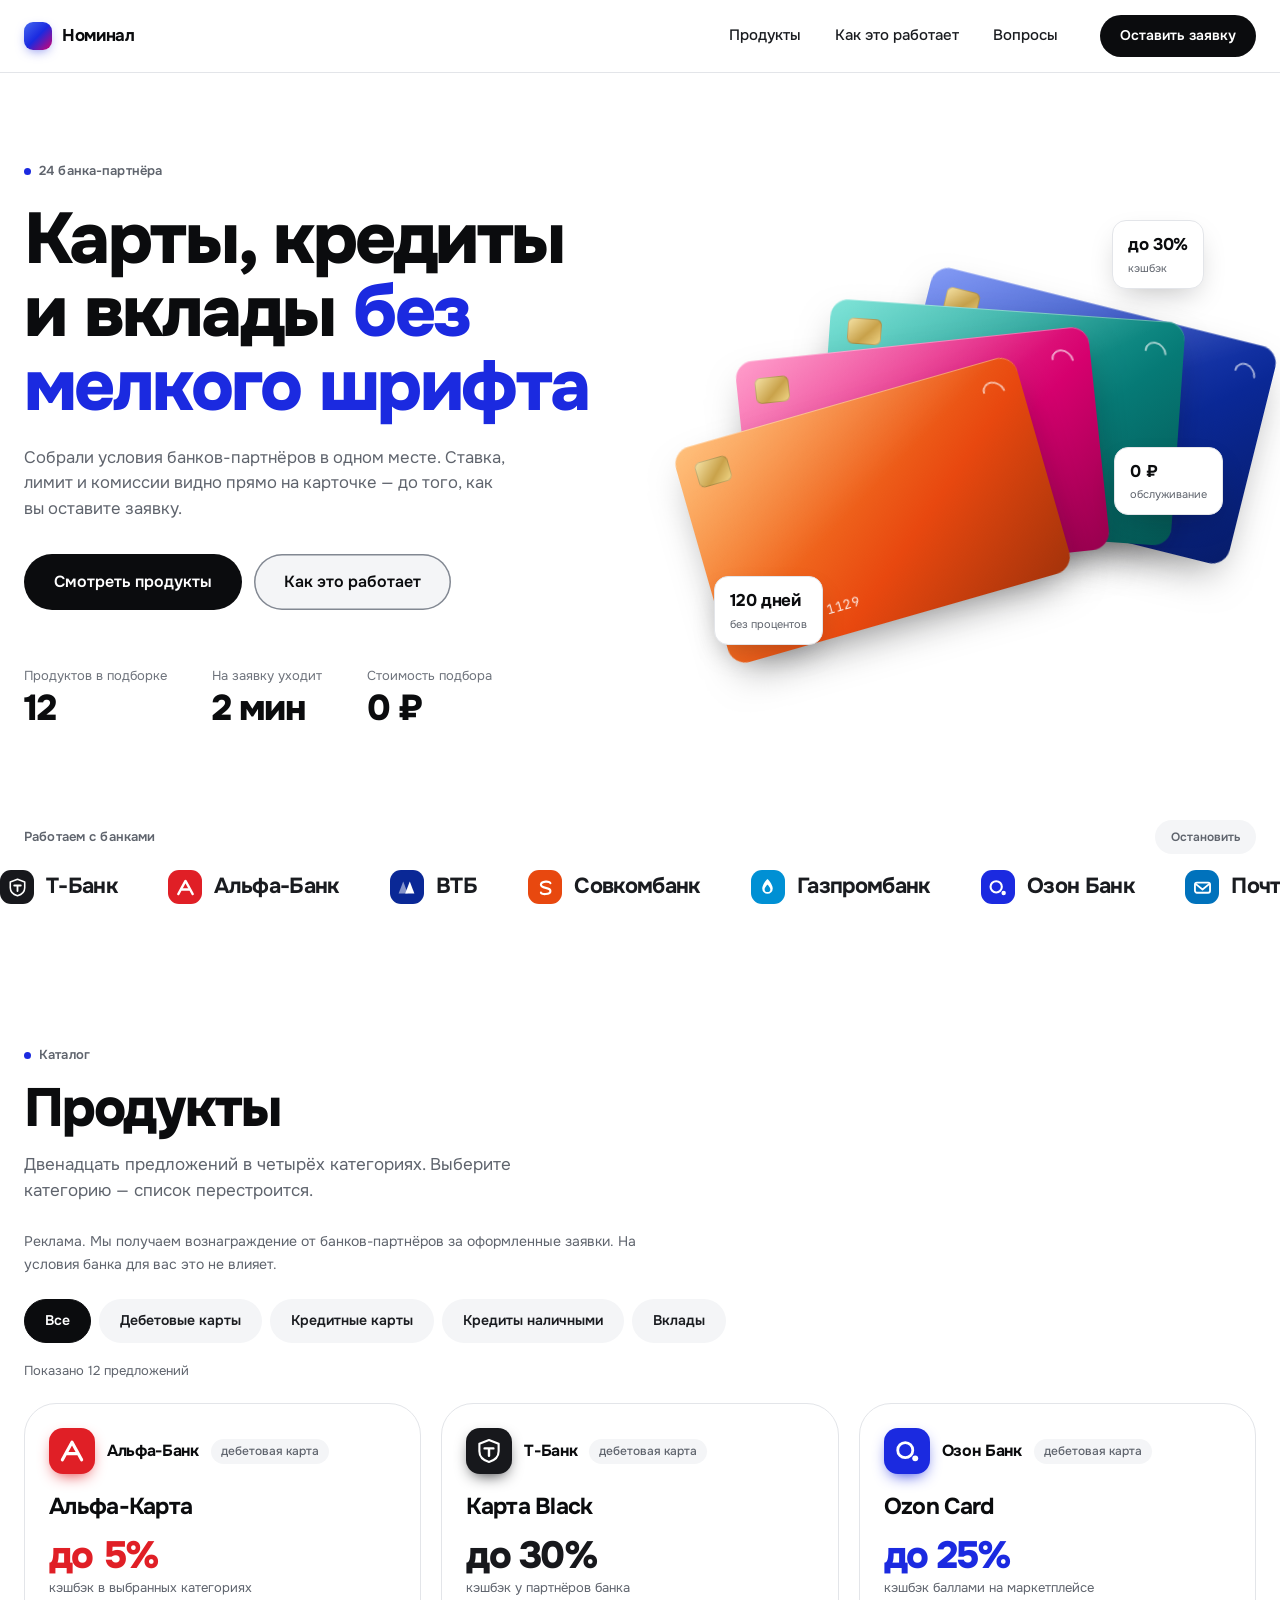
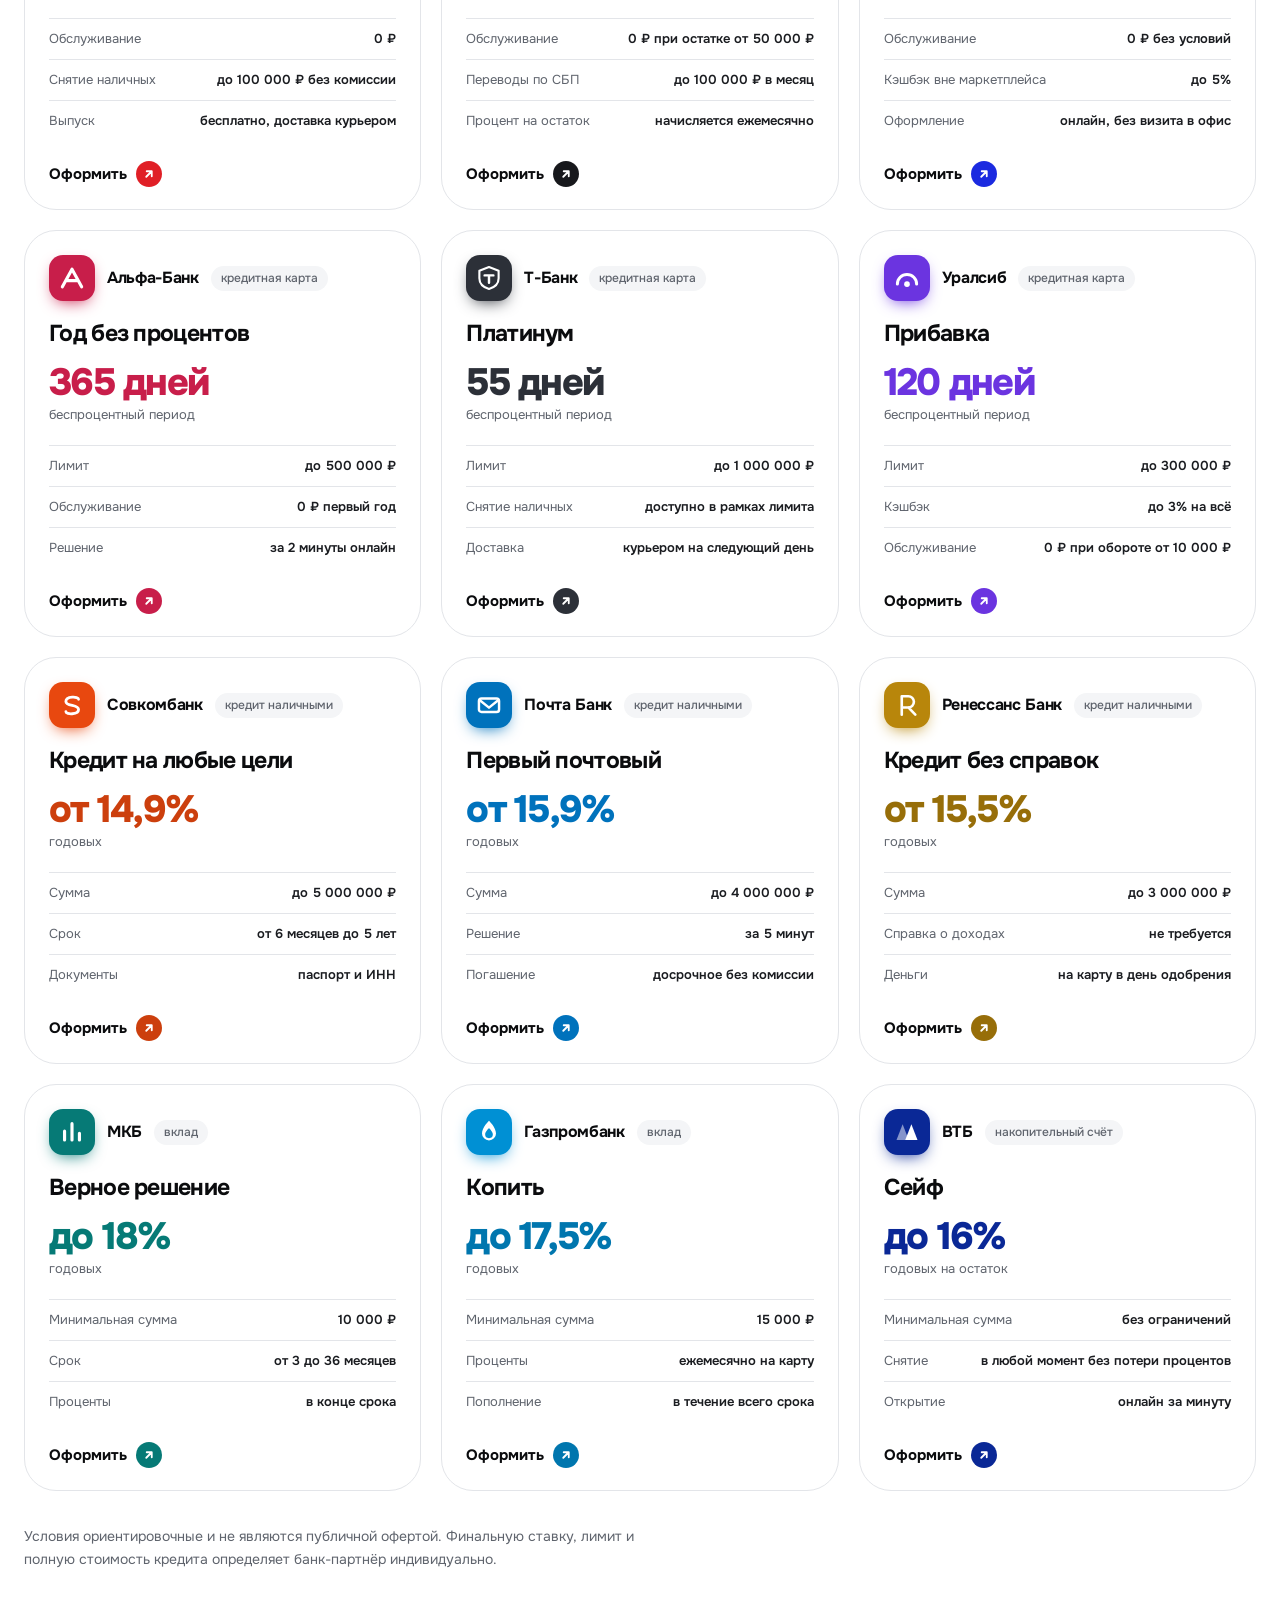
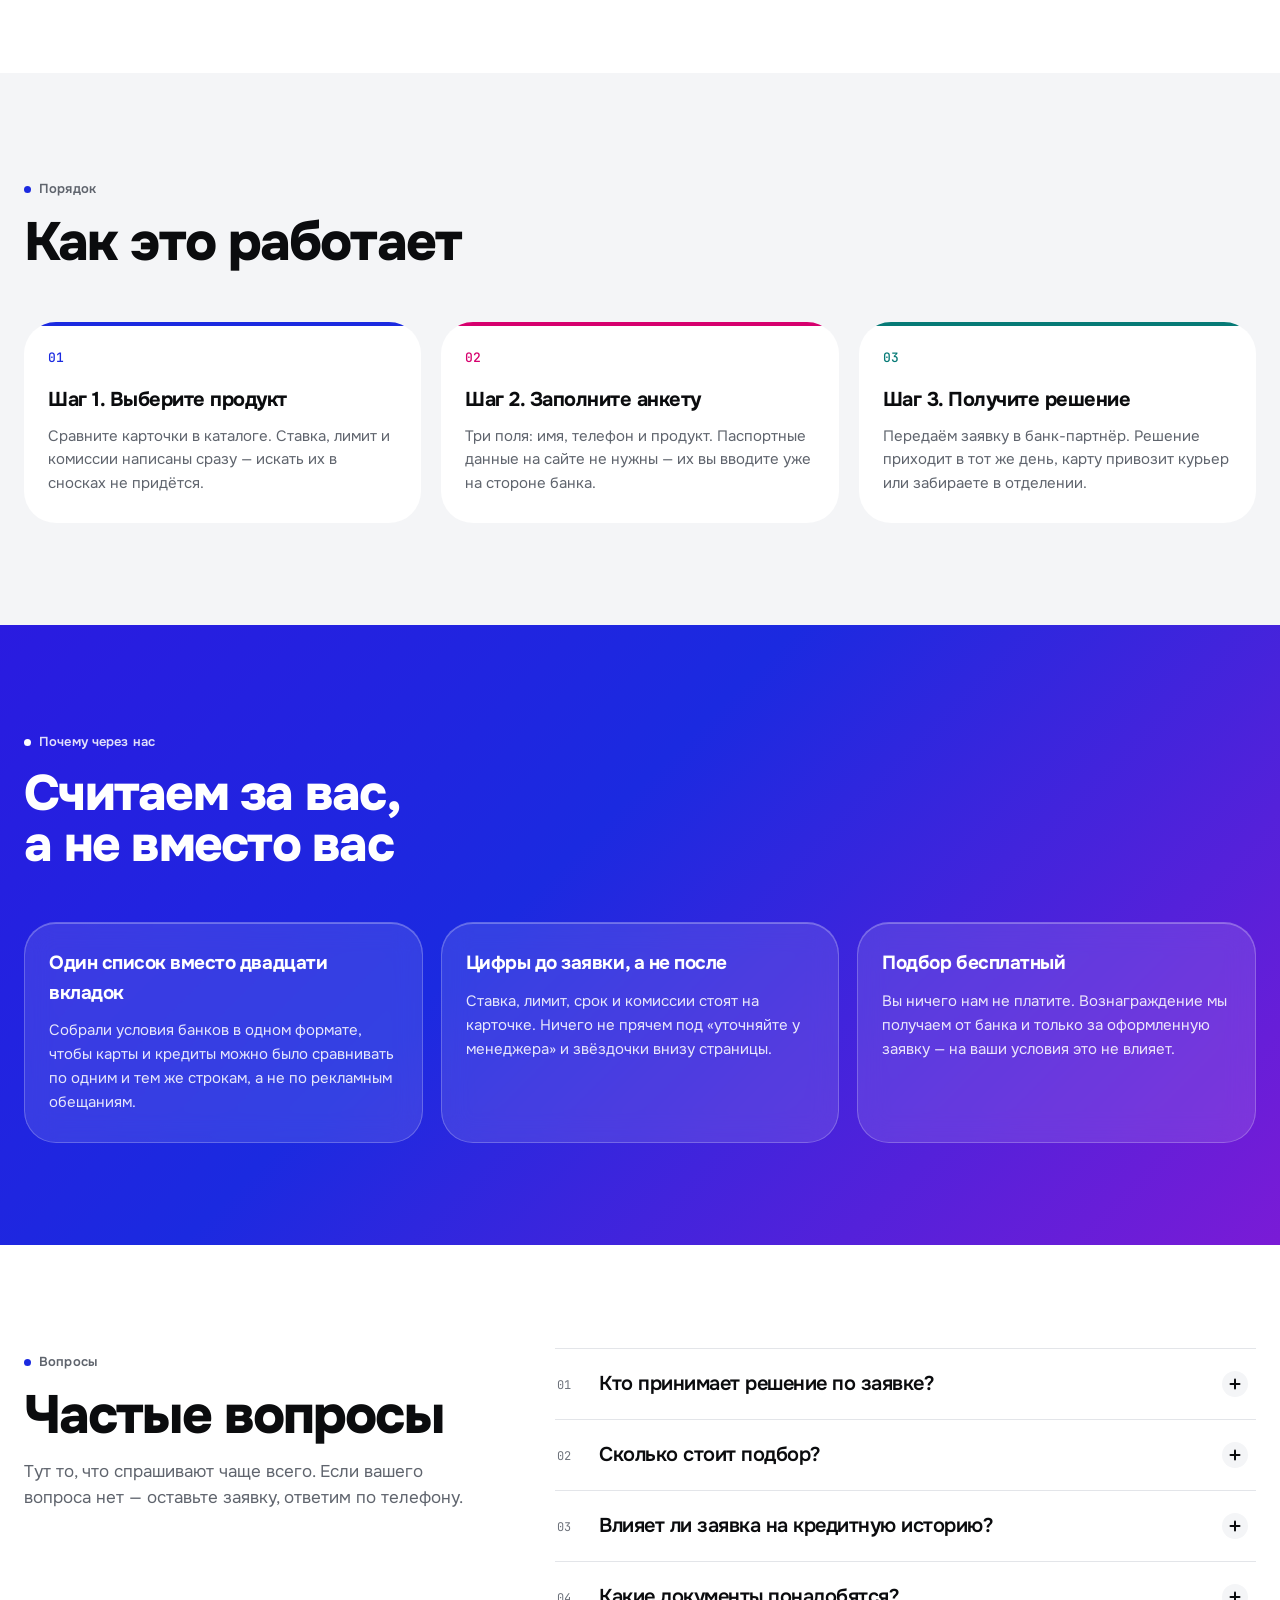
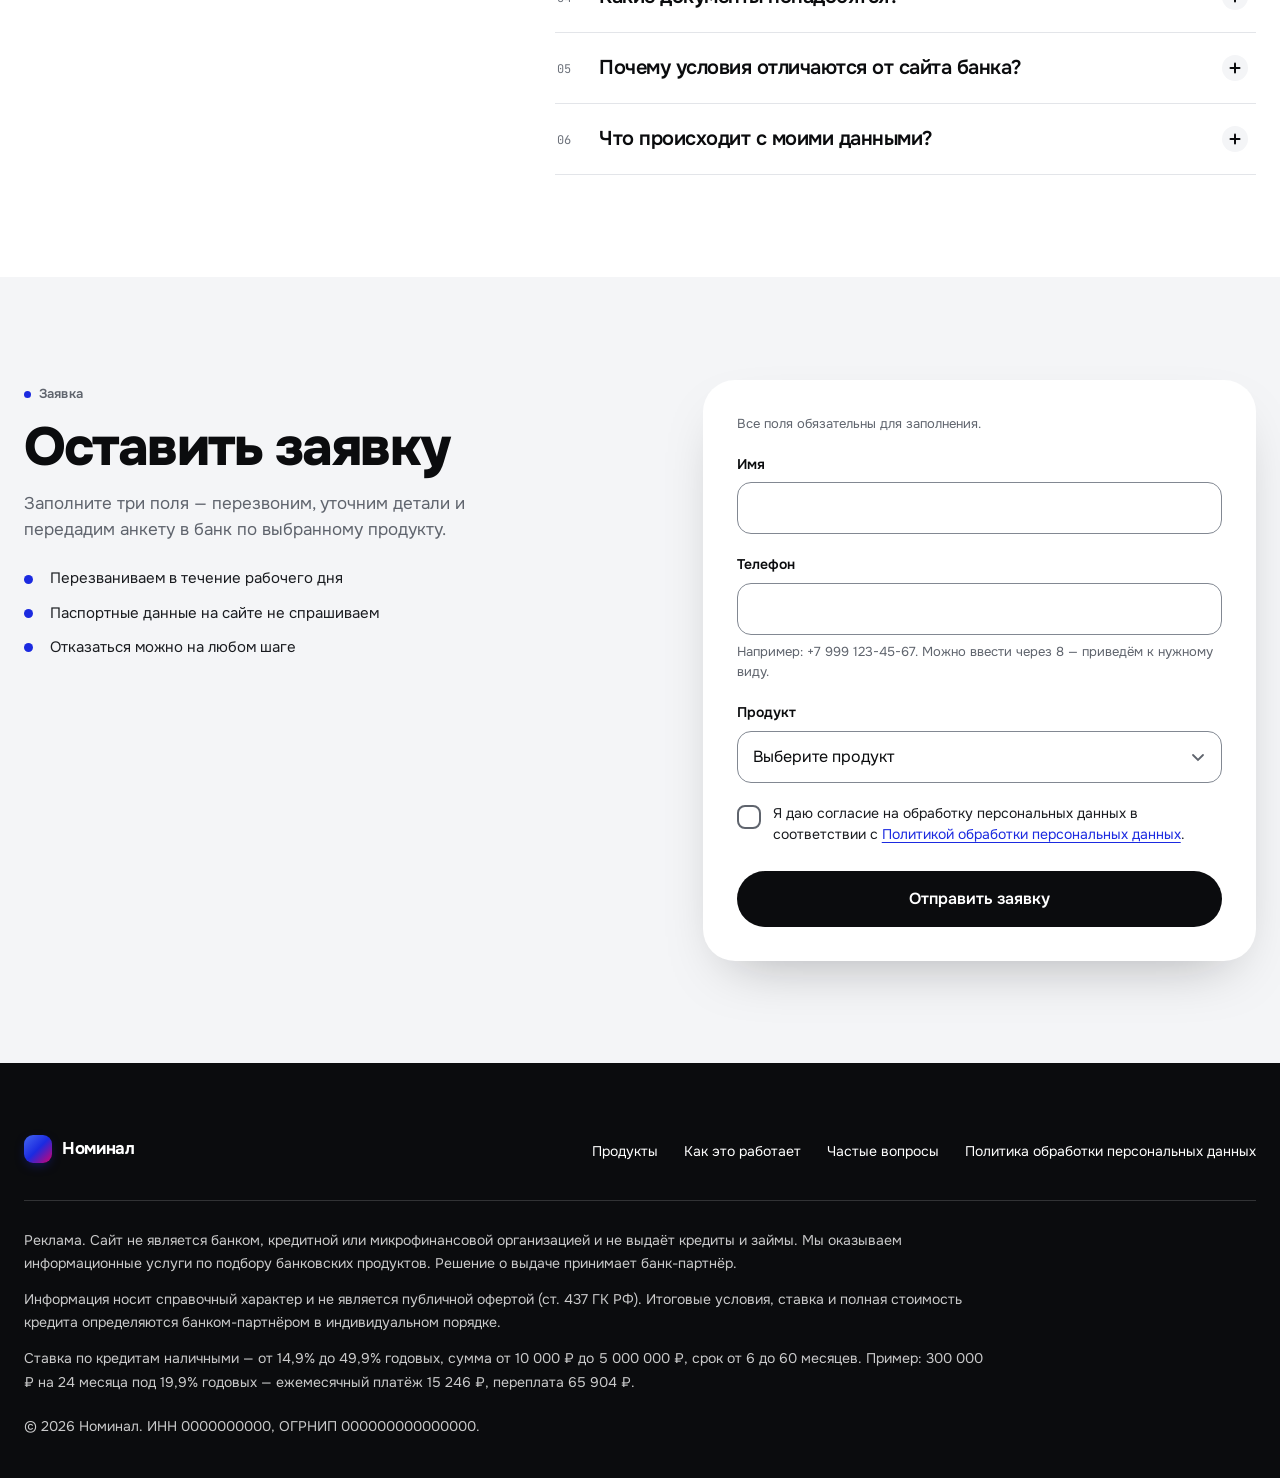
==== commit 184b8e76: "Админка каталога: единая панель из site-publish-kit - каталог переехал из вёрстки в data.js, рисует " ====
--- a/index.html
+++ b/index.html
@@ -9,11 +9,11 @@
 <meta property="og:type" content="website">
 <meta property="og:title" content="НОМИНАЛ — карты, кредиты и вклады без мелкого шрифта">
 <meta property="og:description" content="Условия банков-партнёров в одном месте. Ставка, лимит и комиссии — на карточке, до того как вы оставите заявку.">
-<link rel="icon" href="favicon.svg?v=5" type="image/svg+xml">
+<link rel="icon" href="favicon.svg?v=20260831190820" type="image/svg+xml">
 <link rel="preconnect" href="https://fonts.googleapis.com">
 <link rel="preconnect" href="https://fonts.gstatic.com" crossorigin>
 <link href="https://fonts.googleapis.com/css2?family=Onest:wght@400;500;600;700;800&family=JetBrains+Mono:wght@400;500&display=swap" rel="stylesheet">
-<link rel="stylesheet" href="css/style.css?v=5">
+<link rel="stylesheet" href="css/style.css?v=20260831190820">
 <script>document.documentElement.classList.add('js');</script>
 </head>
 <body>
@@ -140,13 +140,7 @@
       <p class="ad-note reveal">Реклама. Мы получаем вознаграждение от банков-партнёров за оформленные заявки.
         На условия банка для вас это не влияет.</p>
 
-      <div class="filters reveal" role="group" aria-label="Фильтр по типу продукта">
-        <button class="chipbtn" type="button" data-filter="all" aria-pressed="true">Все</button>
-        <button class="chipbtn" type="button" data-filter="debit" aria-pressed="false">Дебетовые карты</button>
-        <button class="chipbtn" type="button" data-filter="credit" aria-pressed="false">Кредитные карты</button>
-        <button class="chipbtn" type="button" data-filter="loan" aria-pressed="false">Кредиты наличными</button>
-        <button class="chipbtn" type="button" data-filter="deposit" aria-pressed="false">Вклады</button>
-      </div>
+      <div class="filters reveal" role="group" aria-label="Фильтр по типу продукта"></div>
 
       <p class="fstatus" id="fstatus" role="status" aria-live="polite" aria-atomic="true">Показано 12 предложений</p>
 
@@ -163,204 +157,12 @@
         ║  Цифры (ставки, лимиты, кэшбэк) — ориентировочные, поставьте свои.    ║
         ╚══════════════════════════════════════════════════════════════════════╝
       -->
-      <ul class="cards" id="cards" role="list">
-
-        <!-- ДЕБЕТОВЫЕ -->
-        <li class="card reveal" data-cat="debit" style="--c:#E01F26;--c2:#FF7A6B;--t:#C4161C">
-          <div class="card__head">
-            <span class="blogo" aria-hidden="true"><svg viewBox="0 0 32 32" focusable="false"><use href="#lg-alfa"/></svg></span>
-            <span class="card__bankname">Альфа-Банк</span>
-            <span class="card__tag">дебетовая карта</span>
-          </div>
-          <h3 class="card__title" id="p1-t">Альфа-Карта</h3>
-          <p class="card__hero"><b>до 5%</b><span>кэшбэк в выбранных категориях</span></p>
-          <dl class="card__spec">
-            <div><dt>Обслуживание</dt><dd>0 ₽</dd></div>
-            <div><dt>Снятие наличных</dt><dd>до 100 000 ₽ без комиссии</dd></div>
-            <div><dt>Выпуск</dt><dd>бесплатно, доставка курьером</dd></div>
-          </dl>
-          <a class="card__cta" id="p1-c" href="#apply" aria-labelledby="p1-c p1-t">Оформить</a>
-        </li>
-
-        <li class="card reveal" data-cat="debit" style="--c:#17181C;--c2:#5A5F6B;--t:#17181C">
-          <div class="card__head">
-            <span class="blogo" aria-hidden="true"><svg viewBox="0 0 32 32" focusable="false"><use href="#lg-tbank"/></svg></span>
-            <span class="card__bankname">Т-Банк</span>
-            <span class="card__tag">дебетовая карта</span>
-          </div>
-          <h3 class="card__title" id="p2-t">Карта Black</h3>
-          <p class="card__hero"><b>до 30%</b><span>кэшбэк у партнёров банка</span></p>
-          <dl class="card__spec">
-            <div><dt>Обслуживание</dt><dd>0 ₽ при остатке от 50 000 ₽</dd></div>
-            <div><dt>Переводы по СБП</dt><dd>до 100 000 ₽ в месяц</dd></div>
-            <div><dt>Процент на остаток</dt><dd>начисляется ежемесячно</dd></div>
-          </dl>
-          <a class="card__cta" id="p2-c" href="#apply" aria-labelledby="p2-c p2-t">Оформить</a>
-        </li>
-
-        <li class="card reveal" data-cat="debit" style="--c:#1B2AE0;--c2:#7E6BFF;--t:#1F2BC7">
-          <div class="card__head">
-            <span class="blogo" aria-hidden="true"><svg viewBox="0 0 32 32" focusable="false"><use href="#lg-ozon"/></svg></span>
-            <span class="card__bankname">Озон Банк</span>
-            <span class="card__tag">дебетовая карта</span>
-          </div>
-          <h3 class="card__title" id="p3-t">Ozon Card</h3>
-          <p class="card__hero"><b>до 25%</b><span>кэшбэк баллами на маркетплейсе</span></p>
-          <dl class="card__spec">
-            <div><dt>Обслуживание</dt><dd>0 ₽ без условий</dd></div>
-            <div><dt>Кэшбэк вне маркетплейса</dt><dd>до 5%</dd></div>
-            <div><dt>Оформление</dt><dd>онлайн, без визита в офис</dd></div>
-          </dl>
-          <a class="card__cta" id="p3-c" href="#apply" aria-labelledby="p3-c p3-t">Оформить</a>
-        </li>
-
-        <!-- КРЕДИТНЫЕ -->
-        <li class="card reveal" data-cat="credit" style="--c:#C81E4A;--c2:#FF6E90;--t:#B01B41">
-          <div class="card__head">
-            <span class="blogo" aria-hidden="true"><svg viewBox="0 0 32 32" focusable="false"><use href="#lg-alfa"/></svg></span>
-            <span class="card__bankname">Альфа-Банк</span>
-            <span class="card__tag">кредитная карта</span>
-          </div>
-          <h3 class="card__title" id="p4-t">Год без процентов</h3>
-          <p class="card__hero"><b>365 дней</b><span>беспроцентный период</span></p>
-          <dl class="card__spec">
-            <div><dt>Лимит</dt><dd>до 500 000 ₽</dd></div>
-            <div><dt>Обслуживание</dt><dd>0 ₽ первый год</dd></div>
-            <div><dt>Решение</dt><dd>за 2 минуты онлайн</dd></div>
-          </dl>
-          <a class="card__cta" id="p4-c" href="#apply" aria-labelledby="p4-c p4-t">Оформить</a>
-        </li>
-
-        <li class="card reveal" data-cat="credit" style="--c:#2C3038;--c2:#7C8390;--t:#2C3038">
-          <div class="card__head">
-            <span class="blogo" aria-hidden="true"><svg viewBox="0 0 32 32" focusable="false"><use href="#lg-tbank"/></svg></span>
-            <span class="card__bankname">Т-Банк</span>
-            <span class="card__tag">кредитная карта</span>
-          </div>
-          <h3 class="card__title" id="p5-t">Платинум</h3>
-          <p class="card__hero"><b>55 дней</b><span>беспроцентный период</span></p>
-          <dl class="card__spec">
-            <div><dt>Лимит</dt><dd>до 1 000 000 ₽</dd></div>
-            <div><dt>Снятие наличных</dt><dd>доступно в рамках лимита</dd></div>
-            <div><dt>Доставка</dt><dd>курьером на следующий день</dd></div>
-          </dl>
-          <a class="card__cta" id="p5-c" href="#apply" aria-labelledby="p5-c p5-t">Оформить</a>
-        </li>
-
-        <li class="card reveal" data-cat="credit" style="--c:#6B34E0;--c2:#B08BFF;--t:#5B2AC7">
-          <div class="card__head">
-            <span class="blogo" aria-hidden="true"><svg viewBox="0 0 32 32" focusable="false"><use href="#lg-uralsib"/></svg></span>
-            <span class="card__bankname">Уралсиб</span>
-            <span class="card__tag">кредитная карта</span>
-          </div>
-          <h3 class="card__title" id="p6-t">Прибавка</h3>
-          <p class="card__hero"><b>120 дней</b><span>беспроцентный период</span></p>
-          <dl class="card__spec">
-            <div><dt>Лимит</dt><dd>до 300 000 ₽</dd></div>
-            <div><dt>Кэшбэк</dt><dd>до 3% на всё</dd></div>
-            <div><dt>Обслуживание</dt><dd>0 ₽ при обороте от 10 000 ₽</dd></div>
-          </dl>
-          <a class="card__cta" id="p6-c" href="#apply" aria-labelledby="p6-c p6-t">Оформить</a>
-        </li>
-
-        <!-- КРЕДИТЫ -->
-        <li class="card reveal" data-cat="loan" style="--c:#E8480F;--c2:#FFA23B;--t:#B8390B">
-          <div class="card__head">
-            <span class="blogo" aria-hidden="true"><svg viewBox="0 0 32 32" focusable="false"><use href="#lg-sovcom"/></svg></span>
-            <span class="card__bankname">Совкомбанк</span>
-            <span class="card__tag">кредит наличными</span>
-          </div>
-          <h3 class="card__title" id="p7-t">Кредит на любые цели</h3>
-          <p class="card__hero"><b>от 14,9%</b><span>годовых</span></p>
-          <dl class="card__spec">
-            <div><dt>Сумма</dt><dd>до 5 000 000 ₽</dd></div>
-            <div><dt>Срок</dt><dd>от 6 месяцев до 5 лет</dd></div>
-            <div><dt>Документы</dt><dd>паспорт и ИНН</dd></div>
-          </dl>
-          <a class="card__cta" id="p7-c" href="#apply" aria-labelledby="p7-c p7-t">Оформить</a>
-        </li>
-
-        <li class="card reveal" data-cat="loan" style="--c:#0072BC;--c2:#4FC0FF;--t:#00609F">
-          <div class="card__head">
-            <span class="blogo" aria-hidden="true"><svg viewBox="0 0 32 32" focusable="false"><use href="#lg-pochta"/></svg></span>
-            <span class="card__bankname">Почта Банк</span>
-            <span class="card__tag">кредит наличными</span>
-          </div>
-          <h3 class="card__title" id="p8-t">Первый почтовый</h3>
-          <p class="card__hero"><b>от 15,9%</b><span>годовых</span></p>
-          <dl class="card__spec">
-            <div><dt>Сумма</dt><dd>до 4 000 000 ₽</dd></div>
-            <div><dt>Решение</dt><dd>за 5 минут</dd></div>
-            <div><dt>Погашение</dt><dd>досрочное без комиссии</dd></div>
-          </dl>
-          <a class="card__cta" id="p8-c" href="#apply" aria-labelledby="p8-c p8-t">Оформить</a>
-        </li>
-
-        <li class="card reveal" data-cat="loan" style="--c:#B8860B;--c2:#FFD166;--t:#8A6208">
-          <div class="card__head">
-            <span class="blogo" aria-hidden="true"><svg viewBox="0 0 32 32" focusable="false"><use href="#lg-renaissance"/></svg></span>
-            <span class="card__bankname">Ренессанс Банк</span>
-            <span class="card__tag">кредит наличными</span>
-          </div>
-          <h3 class="card__title" id="p9-t">Кредит без справок</h3>
-          <p class="card__hero"><b>от 15,5%</b><span>годовых</span></p>
-          <dl class="card__spec">
-            <div><dt>Сумма</dt><dd>до 3 000 000 ₽</dd></div>
-            <div><dt>Справка о доходах</dt><dd>не требуется</dd></div>
-            <div><dt>Деньги</dt><dd>на карту в день одобрения</dd></div>
-          </dl>
-          <a class="card__cta" id="p9-c" href="#apply" aria-labelledby="p9-c p9-t">Оформить</a>
-        </li>
-
-        <!-- ВКЛАДЫ -->
-        <li class="card reveal" data-cat="deposit" style="--c:#067A76;--c2:#3ED6C4;--t:#056662">
-          <div class="card__head">
-            <span class="blogo" aria-hidden="true"><svg viewBox="0 0 32 32" focusable="false"><use href="#lg-mkb"/></svg></span>
-            <span class="card__bankname">МКБ</span>
-            <span class="card__tag">вклад</span>
-          </div>
-          <h3 class="card__title" id="p10-t">Верное решение</h3>
-          <p class="card__hero"><b>до 18%</b><span>годовых</span></p>
-          <dl class="card__spec">
-            <div><dt>Минимальная сумма</dt><dd>10 000 ₽</dd></div>
-            <div><dt>Срок</dt><dd>от 3 до 36 месяцев</dd></div>
-            <div><dt>Проценты</dt><dd>в конце срока</dd></div>
-          </dl>
-          <a class="card__cta" id="p10-c" href="#apply" aria-labelledby="p10-c p10-t">Оформить</a>
-        </li>
-
-        <li class="card reveal" data-cat="deposit" style="--c:#0090D4;--c2:#6FD8FF;--t:#00668F">
-          <div class="card__head">
-            <span class="blogo" aria-hidden="true"><svg viewBox="0 0 32 32" focusable="false"><use href="#lg-gpb"/></svg></span>
-            <span class="card__bankname">Газпромбанк</span>
-            <span class="card__tag">вклад</span>
-          </div>
-          <h3 class="card__title" id="p11-t">Копить</h3>
-          <p class="card__hero"><b>до 17,5%</b><span>годовых</span></p>
-          <dl class="card__spec">
-            <div><dt>Минимальная сумма</dt><dd>15 000 ₽</dd></div>
-            <div><dt>Проценты</dt><dd>ежемесячно на карту</dd></div>
-            <div><dt>Пополнение</dt><dd>в течение всего срока</dd></div>
-          </dl>
-          <a class="card__cta" id="p11-c" href="#apply" aria-labelledby="p11-c p11-t">Оформить</a>
-        </li>
-
-        <li class="card reveal" data-cat="deposit" style="--c:#0A2896;--c2:#5A7BFF;--t:#0A2896">
-          <div class="card__head">
-            <span class="blogo" aria-hidden="true"><svg viewBox="0 0 32 32" focusable="false"><use href="#lg-vtb"/></svg></span>
-            <span class="card__bankname">ВТБ</span>
-            <span class="card__tag">накопительный счёт</span>
-          </div>
-          <h3 class="card__title" id="p12-t">Сейф</h3>
-          <p class="card__hero"><b>до 16%</b><span>годовых на остаток</span></p>
-          <dl class="card__spec">
-            <div><dt>Минимальная сумма</dt><dd>без ограничений</dd></div>
-            <div><dt>Снятие</dt><dd>в любой момент без потери процентов</dd></div>
-            <div><dt>Открытие</dt><dd>онлайн за минуту</dd></div>
-          </dl>
-          <a class="card__cta" id="p12-c" href="#apply" aria-labelledby="p12-c p12-t">Оформить</a>
-        </li>
-      </ul>
+      <ul class="cards" id="cards" role="list"></ul>
+
+      <noscript>
+        <p class="cards__empty">Каталог загружается скриптом. Включите JavaScript,
+          чтобы увидеть предложения.</p>
+      </noscript>
 
       <p class="cards__empty" id="cards-empty" hidden>В этой категории пока нет предложений.
         Выберите другую или посмотрите все.</p>
@@ -615,6 +417,12 @@
   </div>
 </footer>
 
-<script src="js/app.js?v=5"></script>
+<!-- Каталог грузится через PHP: так правки из админки видны сразу,
+     а не через 45 суток, пока держится кеш nginx на .js файлах.
+     Если PHP на хостинге нет, ниже подхватывается обычный data.js. -->
+<script src="data.php"></script>
+<script>if(typeof OFFERS==="undefined"){document.write('<script src="data.js"><\/script>');}</script>
+<script src="js/catalog.js?v=20260831190820"></script>
+<script src="js/app.js?v=20260831190820"></script>
 </body>
 </html>
--- a/css/style.css
+++ b/css/style.css
@@ -369,10 +369,12 @@
 .blogo{
   width: 46px; height: 46px; border-radius: 14px; flex: none;
   display: grid; place-items: center;
-  background: var(--c); color: #fff;
+  background: var(--c); color: var(--ci, #fff);
   box-shadow: 0 6px 16px -6px var(--c);
 }
 .blogo svg{ width: 28px; height: 28px; }
+.blogo img{ width: 100%; height: 100%; border-radius: inherit; object-fit: contain; background: #fff; }
+.blogo__ini{ font-size: 17px; font-weight: 800; letter-spacing: -.02em; color: var(--ci, #fff); }
 .card__bankname{ font-size: 16px; font-weight: 700; letter-spacing: -.02em; }
 
 /* плашка банка в ленте партнёров */
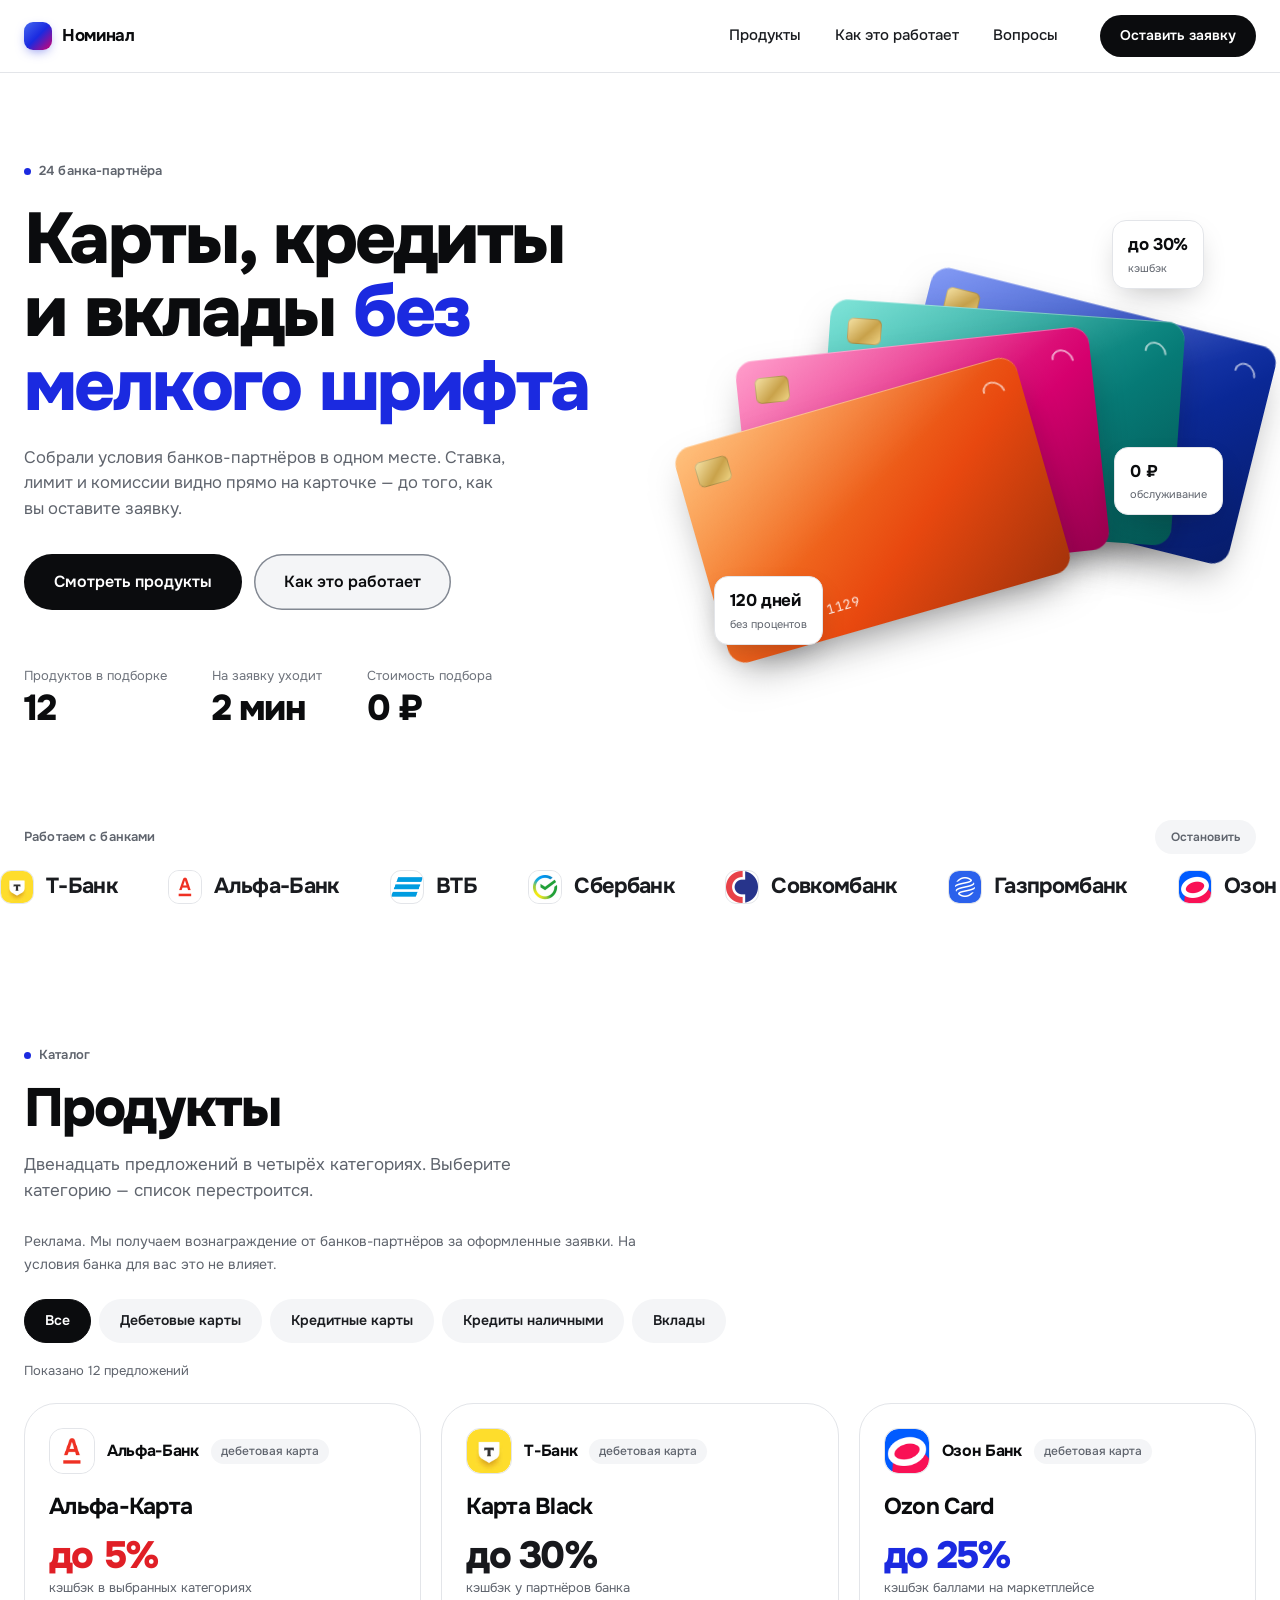
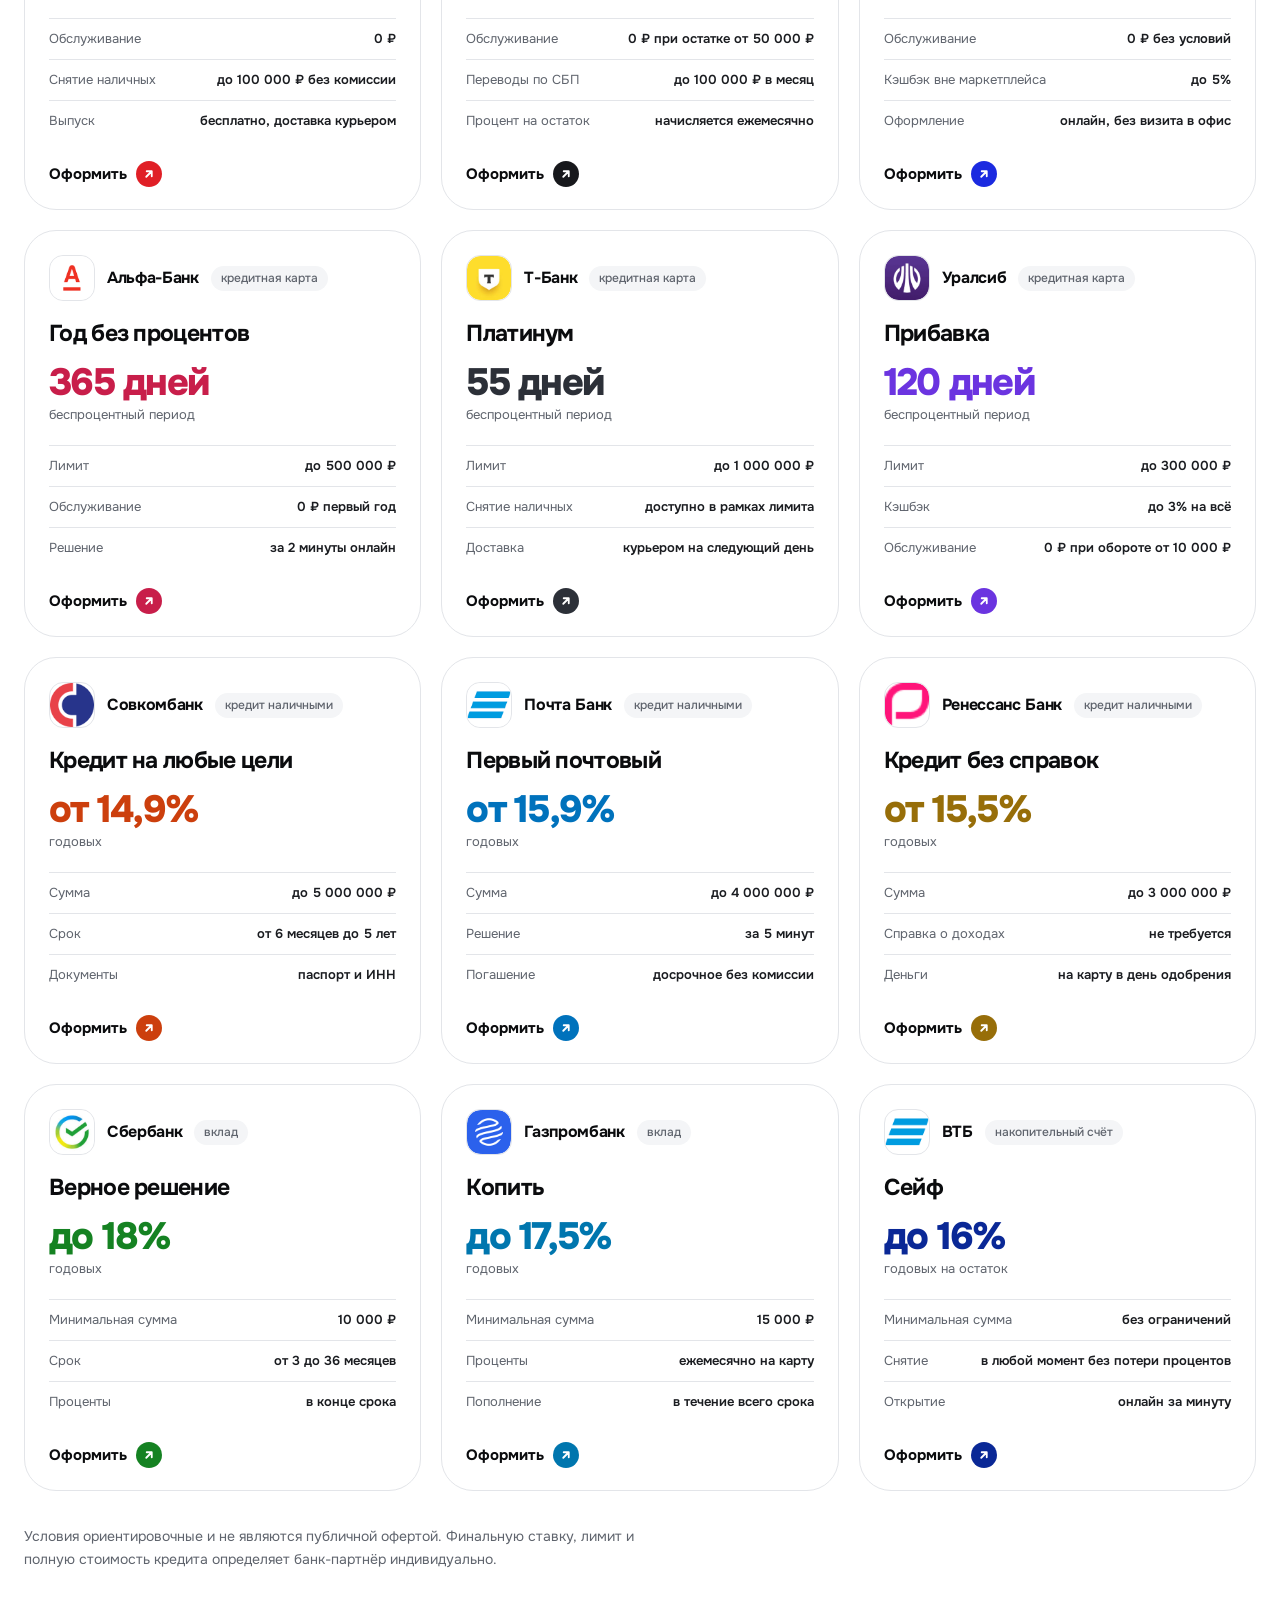
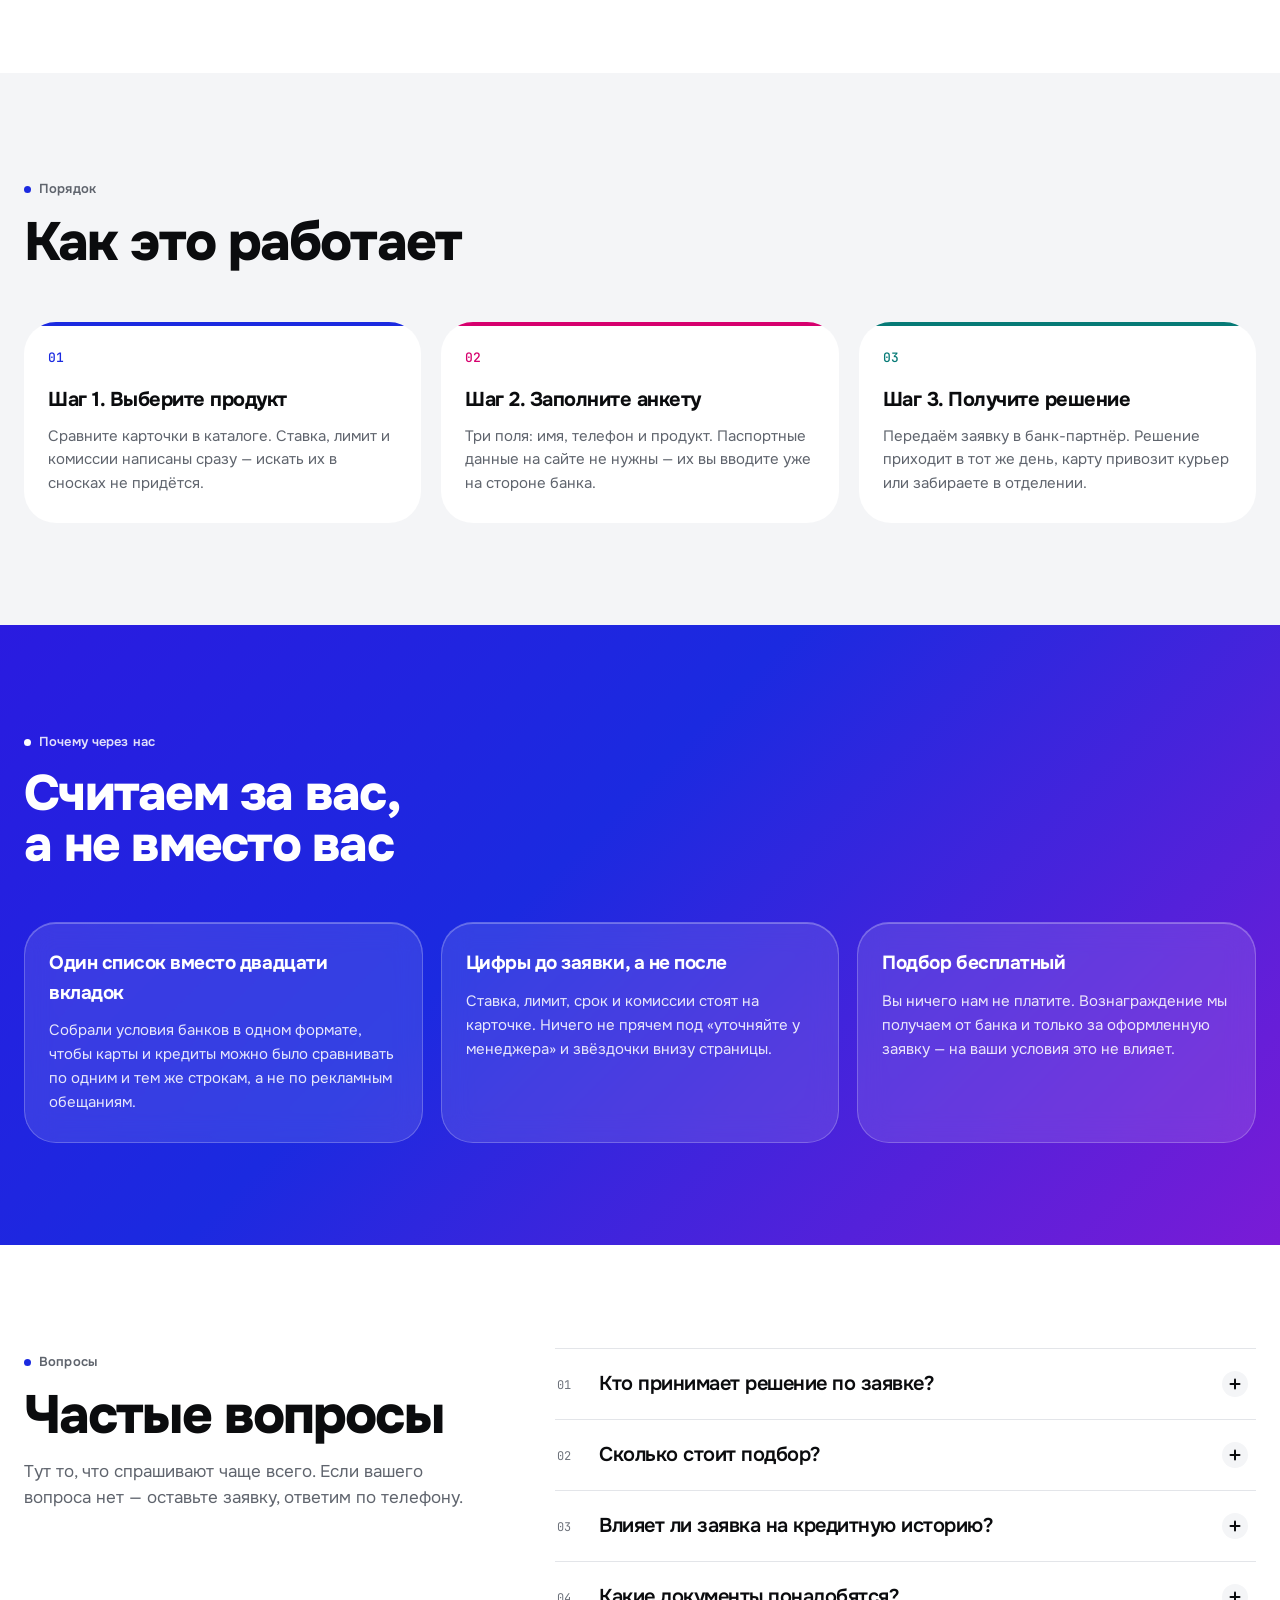
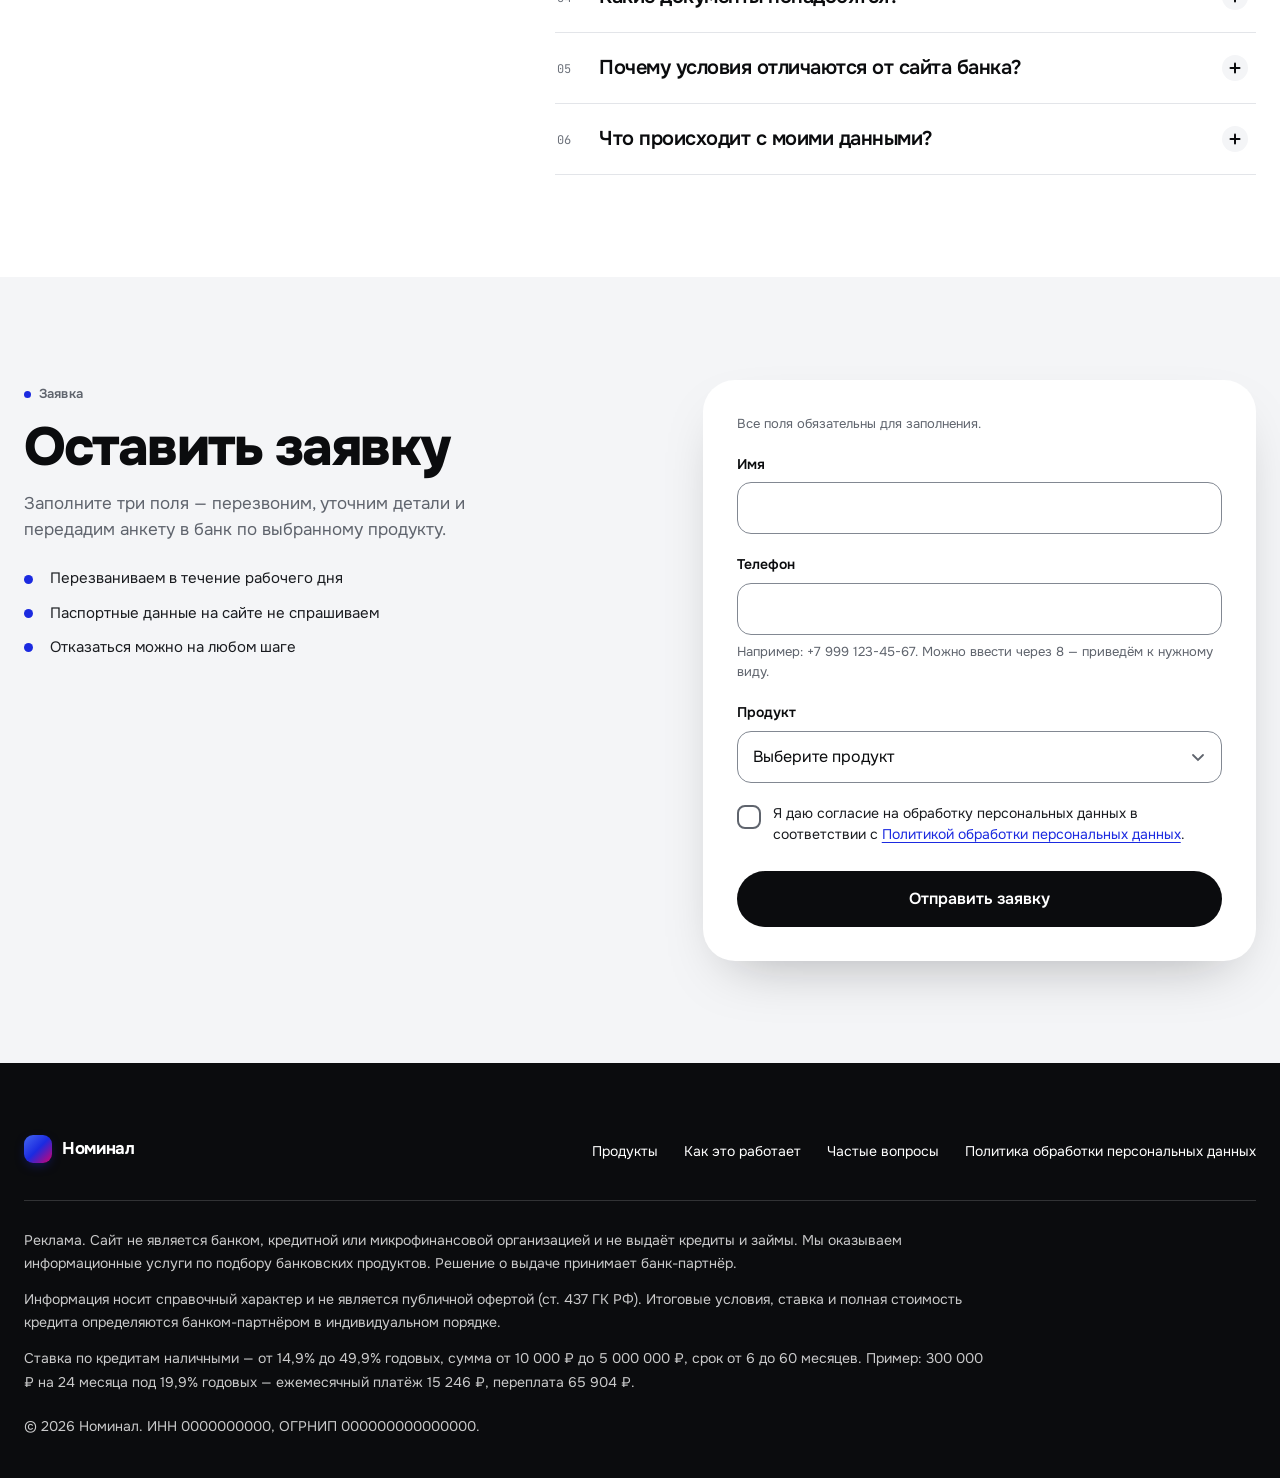
==== commit 2f62d929: "Настоящие логотипы банков вместо нарисованных знаков Интернет из этой среды закрыт (доступен только " ====
--- a/index.html
+++ b/index.html
@@ -9,11 +9,11 @@
 <meta property="og:type" content="website">
 <meta property="og:title" content="НОМИНАЛ — карты, кредиты и вклады без мелкого шрифта">
 <meta property="og:description" content="Условия банков-партнёров в одном месте. Ставка, лимит и комиссии — на карточке, до того как вы оставите заявку.">
-<link rel="icon" href="favicon.svg?v=20260831190820" type="image/svg+xml">
+<link rel="icon" href="favicon.svg?v=20260901134741" type="image/svg+xml">
 <link rel="preconnect" href="https://fonts.googleapis.com">
 <link rel="preconnect" href="https://fonts.gstatic.com" crossorigin>
 <link href="https://fonts.googleapis.com/css2?family=Onest:wght@400;500;600;700;800&family=JetBrains+Mono:wght@400;500&display=swap" rel="stylesheet">
-<link rel="stylesheet" href="css/style.css?v=20260831190820">
+<link rel="stylesheet" href="css/style.css?v=20260901134741">
 <script>document.documentElement.classList.add('js');</script>
 </head>
 <body>
@@ -30,6 +30,7 @@
   <symbol id="lg-gpb" viewBox="0 0 32 32"><path d="M16 3s-8 7.7-8 14.6a8 8 0 0 0 16 0C24 10.7 16 3 16 3zm0 20a4.4 4.4 0 0 1-4.4-4.4c0-2.7 4.4-7.2 4.4-7.2s4.4 4.5 4.4 7.2A4.4 4.4 0 0 1 16 23z" fill="currentColor"/></symbol>
   <symbol id="lg-uralsib" viewBox="0 0 32 32"><path d="M5 23a11 11 0 0 1 22 0" fill="none" stroke="currentColor" stroke-width="3.4" stroke-linecap="round"/><circle cx="16" cy="23" r="3.2" fill="currentColor"/></symbol>
   <symbol id="lg-renaissance" viewBox="0 0 32 32"><path d="M10 27V6h7.5a6.4 6.4 0 0 1 0 12.8H10M17.5 18.8 25.5 27" fill="none" stroke="currentColor" stroke-width="3" stroke-linecap="round" stroke-linejoin="round"/></symbol>
+  <symbol id="lg-sber" viewBox="0 0 32 32"><path d="M27 16a11 11 0 1 1-4.6-8.9" fill="none" stroke="currentColor" stroke-width="3.4" stroke-linecap="round"/><path d="M9.5 15.5 15 21l12-11" fill="none" stroke="currentColor" stroke-width="3.4" stroke-linecap="round" stroke-linejoin="round"/></symbol>
   <symbol id="lg-mkb" viewBox="0 0 32 32"><path d="M7.5 25V15M16 25V6.5M24.5 25v-7.5" fill="none" stroke="currentColor" stroke-width="3.6" stroke-linecap="round"/></symbol>
   <symbol id="lg-pochta" viewBox="0 0 32 32"><g fill="none" stroke="currentColor" stroke-width="2.8" stroke-linecap="round" stroke-linejoin="round"><rect x="4.5" y="8.5" width="23" height="15.5" rx="3"/><path d="M5.5 10.5 16 19l10.5-8.5"/></g></symbol>
   <symbol id="lg-mts" viewBox="0 0 32 32"><ellipse cx="16" cy="16" rx="8.4" ry="10.4" fill="currentColor"/></symbol>
@@ -116,14 +117,32 @@
     </div>
     <div class="strip__view" id="strip">
       <ul class="strip__row">
-        <li><span class="plogo" style="--c:#17181C"><svg viewBox="0 0 32 32" aria-hidden="true" focusable="false"><use href="#lg-tbank"/></svg></span>Т-Банк</li><li><span class="plogo" style="--c:#E01F26"><svg viewBox="0 0 32 32" aria-hidden="true" focusable="false"><use href="#lg-alfa"/></svg></span>Альфа-Банк</li><li><span class="plogo" style="--c:#0A2896"><svg viewBox="0 0 32 32" aria-hidden="true" focusable="false"><use href="#lg-vtb"/></svg></span>ВТБ</li><li><span class="plogo" style="--c:#E8480F"><svg viewBox="0 0 32 32" aria-hidden="true" focusable="false"><use href="#lg-sovcom"/></svg></span>Совкомбанк</li><li><span class="plogo" style="--c:#0090D4"><svg viewBox="0 0 32 32" aria-hidden="true" focusable="false"><use href="#lg-gpb"/></svg></span>Газпромбанк</li>
-        <li><span class="plogo" style="--c:#1B2AE0"><svg viewBox="0 0 32 32" aria-hidden="true" focusable="false"><use href="#lg-ozon"/></svg></span>Озон Банк</li><li><span class="plogo" style="--c:#0072BC"><svg viewBox="0 0 32 32" aria-hidden="true" focusable="false"><use href="#lg-pochta"/></svg></span>Почта Банк</li><li><span class="plogo" style="--c:#B8860B"><svg viewBox="0 0 32 32" aria-hidden="true" focusable="false"><use href="#lg-renaissance"/></svg></span>Ренессанс</li><li><span class="plogo" style="--c:#E30611"><svg viewBox="0 0 32 32" aria-hidden="true" focusable="false"><use href="#lg-mts"/></svg></span>МТС Банк</li><li><span class="plogo" style="--c:#6B34E0"><svg viewBox="0 0 32 32" aria-hidden="true" focusable="false"><use href="#lg-uralsib"/></svg></span>Уралсиб</li>
-        <li><span class="plogo" style="--c:#067A76"><svg viewBox="0 0 32 32" aria-hidden="true" focusable="false"><use href="#lg-mkb"/></svg></span>МКБ</li><li><span class="plogo" style="--c:#F04E23"><svg viewBox="0 0 32 32" aria-hidden="true" focusable="false"><use href="#lg-home"/></svg></span>Хоум Банк</li>
+        <li><span class="plogo plogo--img"><img src="img/logos/tbank.png" alt="" width="34" height="34" loading="lazy"></span>Т-Банк</li>
+        <li><span class="plogo plogo--img"><img src="img/logos/alfabank.png" alt="" width="34" height="34" loading="lazy"></span>Альфа-Банк</li>
+        <li><span class="plogo plogo--img"><img src="img/logos/vtb.png" alt="" width="34" height="34" loading="lazy"></span>ВТБ</li>
+        <li><span class="plogo plogo--img"><img src="img/logos/sberbank.png" alt="" width="34" height="34" loading="lazy"></span>Сбербанк</li>
+        <li><span class="plogo plogo--img"><img src="img/logos/sovcombank.png" alt="" width="34" height="34" loading="lazy"></span>Совкомбанк</li>
+        <li><span class="plogo plogo--img"><img src="img/logos/gazprombank.png" alt="" width="34" height="34" loading="lazy"></span>Газпромбанк</li>
+        <li><span class="plogo plogo--img"><img src="img/logos/ozon.png" alt="" width="34" height="34" loading="lazy"></span>Озон Банк</li>
+        <li><span class="plogo plogo--img"><img src="img/logos/pochtabank.png" alt="" width="34" height="34" loading="lazy"></span>Почта Банк</li>
+        <li><span class="plogo plogo--img"><img src="img/logos/rencredit.png" alt="" width="34" height="34" loading="lazy"></span>Ренессанс</li>
+        <li><span class="plogo plogo--img"><img src="img/logos/mtsbank.png" alt="" width="34" height="34" loading="lazy"></span>МТС Банк</li>
+        <li><span class="plogo plogo--img"><img src="img/logos/uralsib.png" alt="" width="34" height="34" loading="lazy"></span>Уралсиб</li>
+        <li><span class="plogo plogo--img"><img src="img/logos/raiffeisen.png" alt="" width="34" height="34" loading="lazy"></span>Райффайзен</li>
       </ul>
       <ul class="strip__row" aria-hidden="true" inert>
-        <li><span class="plogo" style="--c:#17181C"><svg viewBox="0 0 32 32" aria-hidden="true" focusable="false"><use href="#lg-tbank"/></svg></span>Т-Банк</li><li><span class="plogo" style="--c:#E01F26"><svg viewBox="0 0 32 32" aria-hidden="true" focusable="false"><use href="#lg-alfa"/></svg></span>Альфа-Банк</li><li><span class="plogo" style="--c:#0A2896"><svg viewBox="0 0 32 32" aria-hidden="true" focusable="false"><use href="#lg-vtb"/></svg></span>ВТБ</li><li><span class="plogo" style="--c:#E8480F"><svg viewBox="0 0 32 32" aria-hidden="true" focusable="false"><use href="#lg-sovcom"/></svg></span>Совкомбанк</li><li><span class="plogo" style="--c:#0090D4"><svg viewBox="0 0 32 32" aria-hidden="true" focusable="false"><use href="#lg-gpb"/></svg></span>Газпромбанк</li>
-        <li><span class="plogo" style="--c:#1B2AE0"><svg viewBox="0 0 32 32" aria-hidden="true" focusable="false"><use href="#lg-ozon"/></svg></span>Озон Банк</li><li><span class="plogo" style="--c:#0072BC"><svg viewBox="0 0 32 32" aria-hidden="true" focusable="false"><use href="#lg-pochta"/></svg></span>Почта Банк</li><li><span class="plogo" style="--c:#B8860B"><svg viewBox="0 0 32 32" aria-hidden="true" focusable="false"><use href="#lg-renaissance"/></svg></span>Ренессанс</li><li><span class="plogo" style="--c:#E30611"><svg viewBox="0 0 32 32" aria-hidden="true" focusable="false"><use href="#lg-mts"/></svg></span>МТС Банк</li><li><span class="plogo" style="--c:#6B34E0"><svg viewBox="0 0 32 32" aria-hidden="true" focusable="false"><use href="#lg-uralsib"/></svg></span>Уралсиб</li>
-        <li><span class="plogo" style="--c:#067A76"><svg viewBox="0 0 32 32" aria-hidden="true" focusable="false"><use href="#lg-mkb"/></svg></span>МКБ</li><li><span class="plogo" style="--c:#F04E23"><svg viewBox="0 0 32 32" aria-hidden="true" focusable="false"><use href="#lg-home"/></svg></span>Хоум Банк</li>
+        <li><span class="plogo plogo--img"><img src="img/logos/tbank.png" alt="" width="34" height="34" loading="lazy"></span>Т-Банк</li>
+        <li><span class="plogo plogo--img"><img src="img/logos/alfabank.png" alt="" width="34" height="34" loading="lazy"></span>Альфа-Банк</li>
+        <li><span class="plogo plogo--img"><img src="img/logos/vtb.png" alt="" width="34" height="34" loading="lazy"></span>ВТБ</li>
+        <li><span class="plogo plogo--img"><img src="img/logos/sberbank.png" alt="" width="34" height="34" loading="lazy"></span>Сбербанк</li>
+        <li><span class="plogo plogo--img"><img src="img/logos/sovcombank.png" alt="" width="34" height="34" loading="lazy"></span>Совкомбанк</li>
+        <li><span class="plogo plogo--img"><img src="img/logos/gazprombank.png" alt="" width="34" height="34" loading="lazy"></span>Газпромбанк</li>
+        <li><span class="plogo plogo--img"><img src="img/logos/ozon.png" alt="" width="34" height="34" loading="lazy"></span>Озон Банк</li>
+        <li><span class="plogo plogo--img"><img src="img/logos/pochtabank.png" alt="" width="34" height="34" loading="lazy"></span>Почта Банк</li>
+        <li><span class="plogo plogo--img"><img src="img/logos/rencredit.png" alt="" width="34" height="34" loading="lazy"></span>Ренессанс</li>
+        <li><span class="plogo plogo--img"><img src="img/logos/mtsbank.png" alt="" width="34" height="34" loading="lazy"></span>МТС Банк</li>
+        <li><span class="plogo plogo--img"><img src="img/logos/uralsib.png" alt="" width="34" height="34" loading="lazy"></span>Уралсиб</li>
+        <li><span class="plogo plogo--img"><img src="img/logos/raiffeisen.png" alt="" width="34" height="34" loading="lazy"></span>Райффайзен</li>
       </ul>
     </div>
   </div>
@@ -422,7 +441,7 @@
      Если PHP на хостинге нет, ниже подхватывается обычный data.js. -->
 <script src="data.php"></script>
 <script>if(typeof OFFERS==="undefined"){document.write('<script src="data.js"><\/script>');}</script>
-<script src="js/catalog.js?v=20260831190820"></script>
-<script src="js/app.js?v=20260831190820"></script>
+<script src="js/catalog.js?v=20260901134741"></script>
+<script src="js/app.js?v=20260901134741"></script>
 </body>
 </html>
--- a/css/style.css
+++ b/css/style.css
@@ -373,7 +373,12 @@
   box-shadow: 0 6px 16px -6px var(--c);
 }
 .blogo svg{ width: 28px; height: 28px; }
-.blogo img{ width: 100%; height: 100%; border-radius: inherit; object-fit: contain; background: #fff; }
+.blogo img{ width: 100%; height: 100%; border-radius: inherit; object-fit: cover; display: block; }
+/* у настоящих логотипов свой фон (у Альфы белый, у Т-Банка жёлтый) —
+   плашку под ними не красим, только подрезаем углы и даём тонкий кант */
+.blogo--img{ background: #fff; box-shadow: none; border: 1px solid var(--line); overflow: hidden; padding: 0; }
+.plogo--img{ background: #fff; border: 1px solid var(--line); overflow: hidden; }
+.plogo--img img{ width: 100%; height: 100%; object-fit: cover; display: block; }
 .blogo__ini{ font-size: 17px; font-weight: 800; letter-spacing: -.02em; color: var(--ci, #fff); }
 .card__bankname{ font-size: 16px; font-weight: 700; letter-spacing: -.02em; }
 
